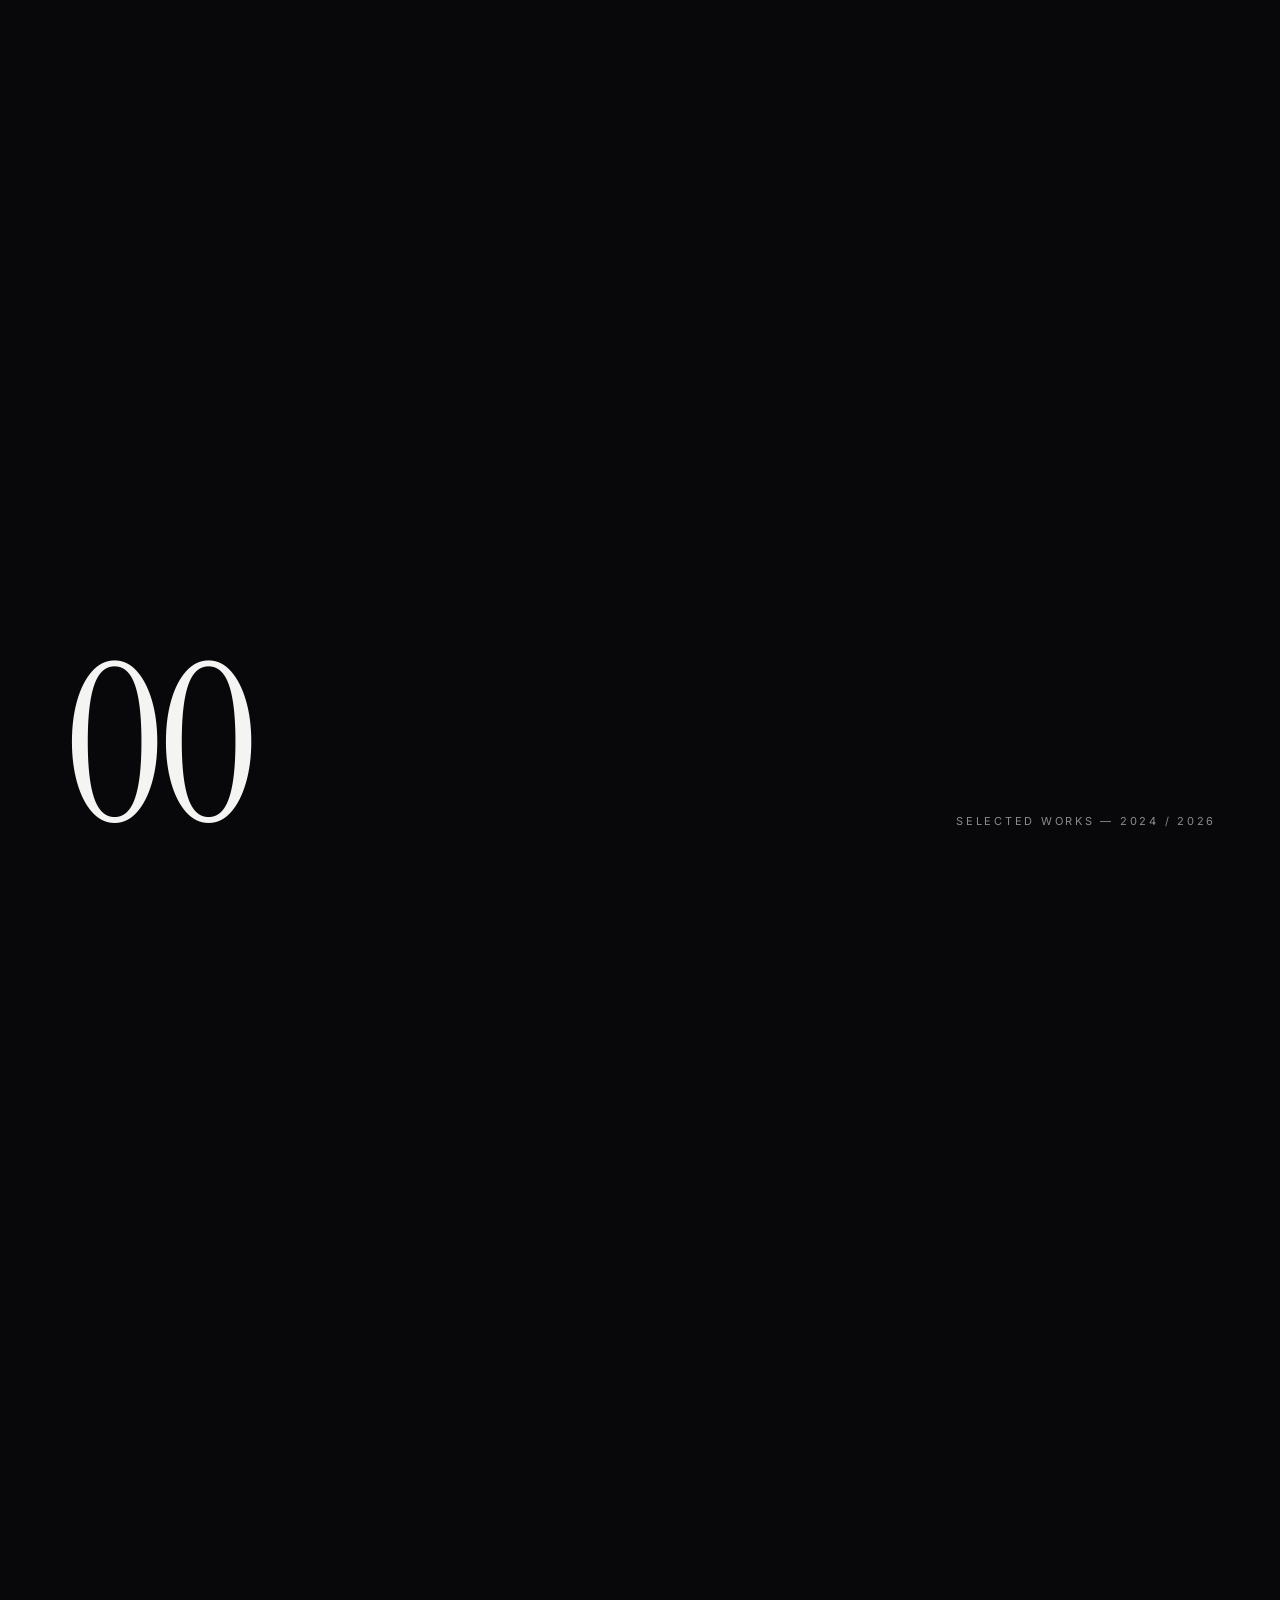
==== index.html @ 28e47ceb "Add files via upload" ====
<!DOCTYPE html>
<html lang="zh-CN">
<head>
<meta charset="UTF-8" />
<meta name="viewport" content="width=device-width, initial-scale=1.0, viewport-fit=cover" />
<title>YOUR NAME — Selected Works</title>
<meta name="description" content="综合创作者 · 设计 / 开发 / 实验 作品集" />
<link rel="preconnect" href="https://fonts.googleapis.com">
<link rel="preconnect" href="https://fonts.gstatic.com" crossorigin>
<link href="https://fonts.googleapis.com/css2?family=Inter:wght@300;400;500;600;700&family=Instrument+Serif:ital@0;1&display=swap" rel="stylesheet">
<style>
:root{
  --bg:#08080a;
  --bg2:#0d0d10;
  --ink:#f4f4f2;
  --muted:#8a8a90;
  --faint:#3a3a40;
  --line:rgba(255,255,255,.09);
  --accent:#c9c4ff;
  --card:#101014;
  --pad: clamp(20px, 5vw, 80px);
  --serif:"Instrument Serif", Georgia, "Times New Roman", serif;
  --sans:"Inter", -apple-system, BlinkMacSystemFont, "Segoe UI", Helvetica, Arial, sans-serif;
}
*{margin:0;padding:0;box-sizing:border-box}
html{-webkit-text-size-adjust:100%}
html,body{background:var(--bg);color:var(--ink);font-family:var(--sans)}
body{overflow-x:hidden;line-height:1.5;-webkit-font-smoothing:antialiased;letter-spacing:-.01em}
a{color:inherit;text-decoration:none}
img{display:block;max-width:100%}
::selection{background:var(--accent);color:#000}

/* ---------- custom cursor ---------- */
.cursor,.cursor-dot{position:fixed;top:0;left:0;pointer-events:none;z-index:9999;border-radius:50%;
  transform:translate(-50%,-50%);will-change:transform;mix-blend-mode:difference}
.cursor{width:36px;height:36px;border:1px solid #fff;transition:width .3s cubic-bezier(.22,1,.36,1),height .3s cubic-bezier(.22,1,.36,1),background .3s,opacity .3s}
.cursor-dot{width:5px;height:5px;background:#fff}
.cursor.grow{width:74px;height:74px;background:rgba(255,255,255,.12);border-color:transparent}
.cursor.grow-text::after{content:attr(data-label);position:absolute;inset:0;display:flex;align-items:center;justify-content:center;font-size:10px;letter-spacing:.12em;color:#fff;text-transform:uppercase}
@media (hover:none),(pointer:coarse){.cursor,.cursor-dot{display:none}}

/* scroll progress */
.progress{position:fixed;top:0;left:0;height:2px;width:100%;transform:scaleX(0);transform-origin:0 50%;
  background:linear-gradient(90deg,var(--accent),#7d76ff);z-index:9000}

/* ---------- preloader ---------- */
.loader{position:fixed;inset:0;z-index:10000;background:var(--bg);display:flex;align-items:flex-end;justify-content:space-between;
  padding:var(--pad);transition:transform 1s cubic-bezier(.76,0,.24,1)}
.loader.done{transform:translateY(-100%)}
.loader .num{font-family:var(--serif);font-size:clamp(64px,18vw,220px);line-height:.82;letter-spacing:-.03em}
.loader .lbl{font-size:11px;letter-spacing:.25em;text-transform:uppercase;color:var(--muted);padding-bottom:.6em}

/* ---------- background canvas ---------- */
#bg{position:fixed;inset:0;z-index:-2;opacity:.9}
.grain{position:fixed;inset:0;z-index:-1;pointer-events:none;opacity:.05;
  background-image:url("data:image/svg+xml,%3Csvg xmlns='http://www.w3.org/2000/svg' width='120' height='120'%3E%3Cfilter id='n'%3E%3CfeTurbulence type='fractalNoise' baseFrequency='.85' numOctaves='2'/%3E%3C/filter%3E%3Crect width='100%25' height='100%25' filter='url(%23n)'/%3E%3C/svg%3E");
  mix-blend-mode:overlay}

/* ---------- nav ---------- */
nav{position:fixed;top:0;left:0;width:100%;z-index:800;display:flex;align-items:center;justify-content:space-between;
  padding:22px var(--pad);transition:background .4s,padding .4s,backdrop-filter .4s}
nav.solid{background:rgba(8,8,10,.6);backdrop-filter:blur(14px);border-bottom:1px solid var(--line);padding-top:16px;padding-bottom:16px}
.brand{display:flex;align-items:center;gap:12px;font-weight:600;font-size:14px;letter-spacing:.02em}
.brand .mark{width:26px;height:26px;border-radius:7px;background:conic-gradient(from 210deg,#7d76ff,#c9c4ff,#7d76ff);display:grid;place-items:center;font-family:var(--serif);color:#0a0a0a;font-size:16px;font-style:italic}
.navlinks{display:flex;gap:34px;font-size:13px;color:var(--muted)}
.navlinks a{position:relative;transition:color .3s}
.navlinks a::after{content:"";position:absolute;left:0;bottom:-4px;height:1px;width:0;background:var(--ink);transition:width .35s cubic-bezier(.22,1,.36,1)}
.navlinks a:hover{color:var(--ink)}
.navlinks a:hover::after{width:100%}
.navcta{border:1px solid var(--line);padding:9px 18px;border-radius:100px;font-size:12.5px;letter-spacing:.03em;
  display:flex;align-items:center;gap:8px;transition:background .35s,color .35s,border-color .35s}
.navcta:hover{background:var(--ink);color:#0a0a0a;border-color:var(--ink)}
.navcta .dot{width:6px;height:6px;border-radius:50%;background:#4ade80;box-shadow:0 0 0 0 rgba(74,222,128,.6);animation:pulse 2s infinite}
@keyframes pulse{0%{box-shadow:0 0 0 0 rgba(74,222,128,.5)}70%{box-shadow:0 0 0 8px rgba(74,222,128,0)}100%{box-shadow:0 0 0 0 rgba(74,222,128,0)}}
.burger{display:none;flex-direction:column;gap:5px;cursor:pointer;padding:6px}
.burger span{width:22px;height:2px;background:var(--ink);transition:.3s}

/* ---------- hero ---------- */
.hero{min-height:100svh;position:relative;display:flex;flex-direction:column;justify-content:center;padding:0 var(--pad);padding-top:80px}
.hero h1{font-size:clamp(44px,8.4vw,150px);line-height:.94;font-weight:600;letter-spacing:-.035em;max-width:15ch}
.hero h1 .em{font-family:var(--serif);font-style:italic;font-weight:400;letter-spacing:-.01em;color:var(--accent)}
.reveal-line{display:block;overflow:hidden}
.reveal-line>span{display:block;transform:translateY(110%);transition:transform 1s cubic-bezier(.22,1,.36,1)}
.hero.in .reveal-line>span{transform:translateY(0)}
.hero .sub{margin-top:34px;max-width:42ch;color:var(--muted);font-size:clamp(15px,1.4vw,18px);opacity:0;transform:translateY(20px);transition:.9s .5s cubic-bezier(.22,1,.36,1)}
.hero.in .sub{opacity:1;transform:none}
.hero .row{margin-top:44px;display:flex;align-items:center;gap:26px;flex-wrap:wrap;opacity:0;transform:translateY(20px);transition:.9s .68s cubic-bezier(.22,1,.36,1)}
.hero.in .row{opacity:1;transform:none}
.btn{display:inline-flex;align-items:center;gap:14px;background:var(--ink);color:#0a0a0a;padding:15px 26px;border-radius:100px;
  font-size:13px;letter-spacing:.05em;text-transform:uppercase;font-weight:600;overflow:hidden;position:relative}
.btn span{position:relative;z-index:2}
.btn::before{content:"";position:absolute;inset:0;background:var(--accent);transform:translateY(101%);transition:transform .5s cubic-bezier(.76,0,.24,1);z-index:1}
.btn:hover::before{transform:translateY(0)}
.btn .arw{transition:transform .4s;position:relative;z-index:2}
.btn:hover .arw{transform:translate(4px,-4px)}
.hero .meta{color:var(--muted);font-size:13px}

/* rotating badge */
.badge{position:absolute;top:22%;right:var(--pad);width:132px;height:132px;pointer-events:none;opacity:0;transition:opacity 1s 1s}
.hero.in .badge{opacity:1}
.badge svg{width:100%;height:100%;animation:spin 18s linear infinite}
.badge text{font-size:8.2px;letter-spacing:.24em;fill:var(--muted);text-transform:uppercase;font-family:var(--sans)}
.badge .arrow{position:absolute;inset:0;display:grid;place-items:center;font-size:22px;color:var(--ink)}
@keyframes spin{to{transform:rotate(360deg)}}

.scrollcue{position:absolute;bottom:30px;left:var(--pad);display:flex;align-items:center;gap:12px;font-size:11px;
  letter-spacing:.2em;text-transform:uppercase;color:var(--muted)}
.scrollcue .bar{width:44px;height:1px;background:var(--faint);position:relative;overflow:hidden}
.scrollcue .bar::after{content:"";position:absolute;inset:0;background:var(--ink);transform:translateX(-100%);animation:sweep 2.2s infinite}
@keyframes sweep{50%{transform:translateX(0)}100%{transform:translateX(100%)}}

/* ---------- marquee ---------- */
.marquee{border-top:1px solid var(--line);border-bottom:1px solid var(--line);padding:26px 0;overflow:hidden;white-space:nowrap;background:var(--bg2)}
.marquee .track{display:inline-flex;gap:52px;will-change:transform}
.marquee span{font-family:var(--serif);font-style:italic;font-size:clamp(26px,4vw,54px);color:var(--faint);display:inline-flex;align-items:center;gap:52px}
.marquee span::after{content:"✦";font-size:.5em;color:var(--accent);font-style:normal}

/* ---------- section shell ---------- */
section{position:relative}
.works{padding:clamp(70px,10vw,140px) var(--pad) 40px}
.sec-head{display:flex;justify-content:space-between;align-items:flex-end;gap:30px;flex-wrap:wrap;margin-bottom:14px}
.sec-head h2{font-size:clamp(13px,1.3vw,15px);text-transform:uppercase;letter-spacing:.18em;color:var(--muted);font-weight:500;display:flex;align-items:center;gap:12px}
.sec-head h2::before{content:"";width:34px;height:1px;background:var(--faint)}
.sec-head .count{font-family:var(--serif);font-size:clamp(40px,6vw,86px);line-height:1;letter-spacing:-.02em}

/* filter */
.filter{display:flex;gap:8px;flex-wrap:wrap;margin:36px 0 54px}
.filter button{border:1px solid var(--line);background:transparent;color:var(--muted);padding:10px 20px;border-radius:100px;
  font-size:13px;cursor:pointer;font-family:var(--sans);transition:.35s;letter-spacing:.02em}
.filter button:hover{color:var(--ink);border-color:var(--muted)}
.filter button.active{background:var(--ink);color:#0a0a0a;border-color:var(--ink)}

/* group heading */
.group{margin-bottom:clamp(60px,8vw,120px)}
.group-title{display:grid;grid-template-columns:1fr;gap:8px;margin-bottom:34px}
.group-title h3{font-size:clamp(30px,5vw,64px);font-weight:600;letter-spacing:-.03em;line-height:1}
.group-title h3 .idx{font-family:var(--serif);font-style:italic;color:var(--accent);font-size:.5em;vertical-align:super;margin-right:.3em}
.group-title p{color:var(--muted);font-size:14px;max-width:46ch}

/* grid */
.grid{display:grid;grid-template-columns:repeat(3,1fr);gap:clamp(16px,2vw,30px)}
.card{position:relative;cursor:pointer;opacity:0;transform:translateY(46px);transition:opacity .8s cubic-bezier(.22,1,.36,1),transform .8s cubic-bezier(.22,1,.36,1)}
.card.in{opacity:1;transform:none}
.card .thumb{position:relative;aspect-ratio:336/252;border-radius:14px;overflow:hidden;background:var(--card);border:1px solid var(--line);
  transform-style:preserve-3d;transition:box-shadow .5s}
.card .thumb img{width:100%;height:100%;object-fit:cover;transform:scale(1.02);transition:transform .8s cubic-bezier(.22,1,.36,1);filter:saturate(1.05)}
.card:hover .thumb img{transform:scale(1.08)}
.card .thumb::after{content:"";position:absolute;inset:0;background:linear-gradient(180deg,transparent 55%,rgba(0,0,0,.55));opacity:0;transition:opacity .5s}
.card:hover .thumb::after{opacity:1}
.card .view{position:absolute;left:16px;bottom:16px;z-index:3;display:flex;align-items:center;gap:9px;font-size:12px;letter-spacing:.05em;
  text-transform:uppercase;color:#fff;opacity:0;transform:translateY(10px);transition:.5s}
.card:hover .view{opacity:1;transform:none}
.card .view .ic{width:30px;height:30px;border-radius:50%;background:var(--ink);color:#0a0a0a;display:grid;place-items:center}
.card .meta{display:flex;justify-content:space-between;align-items:flex-start;padding:16px 4px 0;gap:16px}
.card .meta .no{font-size:12px;color:var(--muted);font-variant-numeric:tabular-nums;padding-top:3px}
.card .meta .t{font-size:16px;font-weight:600;letter-spacing:-.01em}
.card .meta .d{font-size:13px;color:var(--muted);margin-top:2px}
.card .meta .tag{font-size:11px;color:var(--muted);border:1px solid var(--line);padding:4px 10px;border-radius:100px;white-space:nowrap}
.card.hide{display:none}

/* ---------- stats ---------- */
.stats{padding:clamp(70px,10vw,130px) var(--pad);border-top:1px solid var(--line);display:grid;grid-template-columns:repeat(4,1fr);gap:30px}
.stat .n{font-family:var(--serif);font-size:clamp(50px,8vw,110px);line-height:1;letter-spacing:-.02em}
.stat .n .plus{color:var(--accent)}
.stat .c{color:var(--muted);font-size:13px;margin-top:10px;letter-spacing:.02em}

/* ---------- contact ---------- */
.contact{padding:clamp(80px,12vw,180px) var(--pad);border-top:1px solid var(--line);position:relative;overflow:hidden}
.contact h2{font-size:clamp(44px,10vw,170px);line-height:.92;font-weight:600;letter-spacing:-.035em}
.contact h2 .em{font-family:var(--serif);font-style:italic;font-weight:400;color:var(--accent)}
.contact .lead{margin-top:30px;color:var(--muted);max-width:44ch;font-size:clamp(15px,1.5vw,18px)}
.contact .mail{display:inline-flex;align-items:center;gap:16px;margin-top:44px;font-size:clamp(20px,3vw,40px);
  font-family:var(--serif);border-bottom:1px solid var(--faint);padding-bottom:10px;transition:border-color .4s}
.contact .mail:hover{border-color:var(--ink)}
.contact .mail .arw{font-family:var(--sans);transition:transform .4s}
.contact .mail:hover .arw{transform:translate(6px,-6px)}
.socials{margin-top:60px;display:flex;gap:30px;flex-wrap:wrap;font-size:14px}
.socials a{color:var(--muted);position:relative;transition:color .3s}
.socials a:hover{color:var(--ink)}

/* ---------- footer ---------- */
footer{padding:36px var(--pad);border-top:1px solid var(--line);display:flex;justify-content:space-between;align-items:center;
  gap:20px;flex-wrap:wrap;color:var(--muted);font-size:12.5px}
footer .brand2{display:flex;align-items:center;gap:10px;color:var(--ink)}
.totop{cursor:pointer;display:flex;align-items:center;gap:8px;transition:color .3s}
.totop:hover{color:var(--ink)}

/* reveal util */
.rise{opacity:0;transform:translateY(40px);transition:opacity .9s cubic-bezier(.22,1,.36,1),transform .9s cubic-bezier(.22,1,.36,1)}
.rise.in{opacity:1;transform:none}

/* ---------- responsive ---------- */
@media (max-width:1024px){
  .grid{grid-template-columns:repeat(2,1fr)}
  .stats{grid-template-columns:repeat(2,1fr);gap:44px 30px}
  .badge{width:104px;height:104px;top:18%}
}
@media (max-width:640px){
  .navlinks,.navcta{display:none}
  .burger{display:flex}
  .grid{grid-template-columns:1fr}
  .stats{grid-template-columns:1fr 1fr}
  .badge{display:none}
  .hero{padding-top:96px}
  .sec-head{align-items:flex-start}
  .card{opacity:1;transform:none} /* ensure content shows even if observer misses */
  .card.js .card-inner{}
}
/* mobile menu (hidden entirely on desktop; only shown < 640px) */
.mobmenu{display:none;position:fixed;inset:0;z-index:850;background:var(--bg);flex-direction:column;justify-content:center;gap:8px;
  padding:var(--pad);transform:translateY(-100%);transition:transform .7s cubic-bezier(.76,0,.24,1);pointer-events:none}
@media (max-width:640px){.mobmenu{display:flex}}
.mobmenu.open{transform:none;pointer-events:auto}
.mobmenu a{font-size:12vw;font-weight:600;letter-spacing:-.03em}
.mobmenu .close{position:absolute;top:22px;right:var(--pad);font-size:14px;letter-spacing:.1em;text-transform:uppercase;cursor:pointer}
.mobmenu .mm-foot{margin-top:40px;font-size:14px;color:var(--muted);font-weight:400;letter-spacing:0}

@media (prefers-reduced-motion:reduce){
  *{animation-duration:.001ms!important;transition-duration:.001ms!important}
  .reveal-line>span{transform:none}
}
</style>
</head>
<body>

<!-- cursor -->
<div class="cursor" id="cursor"></div>
<div class="cursor-dot" id="cursorDot"></div>
<div class="progress" id="progress"></div>

<!-- preloader -->
<div class="loader" id="loader">
  <div class="num" id="loadNum">00</div>
  <div class="lbl">Selected Works — 2024 / 2026</div>
</div>

<!-- animated background -->
<canvas id="bg"></canvas>
<div class="grain"></div>

<!-- nav -->
<nav id="nav">
  <a href="#top" class="brand" data-cursor><span class="mark">Y</span> YOUR NAME</a>
  <div class="navlinks">
    <a href="#works">Works</a>
    <a href="#about">About</a>
    <a href="#lab">Lab</a>
    <a href="#contact">Contact</a>
  </div>
  <a href="#contact" class="navcta" data-cursor><span class="dot"></span> 可接洽合作</a>
  <div class="burger" id="burger"><span></span><span></span><span></span></div>
</nav>

<!-- mobile menu -->
<div class="mobmenu" id="mobmenu">
  <div class="close" id="mmClose">Close ✕</div>
  <a href="#works">Works</a>
  <a href="#about">About</a>
  <a href="#lab">Lab</a>
  <a href="#contact">Contact</a>
  <div class="mm-foot">hello@yourname.com</div>
</div>

<!-- hero -->
<header class="hero" id="top">
  <h1>
    <span class="reveal-line"><span>打造有 <span class="em">情绪</span></span></span>
    <span class="reveal-line"><span>与秩序的</span></span>
    <span class="reveal-line"><span>数字作品。</span></span>
  </h1>
  <p class="sub">综合创作者 —— 游走于设计、开发与实验之间。这里昀l��这�选项目spa入口,加载更轻��访问更快,完整�集" />
另附span>pdiv class="mm-forow  <a href="#works">Works="burgertna-cursor><span clas>探索�集" n> 可� class="revearan">↗n></span>a <span class="revea.tag">Destem���Enop:eer/
.g��Exse;iSerisn>
  </h1>
 
<!-- v class="burgerdispa-cursor><span<span cvgport-Box="gba(;tr(;tr  <a hrv clefs><pathcursorirclePatha-c="M50,50 m-37,0 a37,37ba(;,1 74,0 a37,37ba(;,1 -74,0"/v>
<efs><a hrv ctran>ctranPath="#contacirclePatha>MINIMALg��EMOTIONALg��CRAFTEDg��</tranPath></trann<span 3E")n<span lass="burge{posi">↗n>  <a hre 
<!-- v class="burgelcue .bar"n class="dot">barpan> 可�Scue .>
</div>
r clas-- mobilee -------v class="mobmene ----"mmClose ----"div class="mm-fo{disp" <span clas>", -afacen><span></spaM:redun><span></spamFont,sn><span></spaPrhov'fran><span></spaB datn><span></spamhclasn>
    <span clas>", -afacen><span></spaM:redun><span></spamFont,sn><span></spaPrhov'fran><span></spaB datn><span></spamhclasn>
    <sp>
</div>

<!-- hero ">Wor---v con shell="mm-fo">WorksmClo">Works v class="burgelad .counin{o" <span h2>ted Works</titleh2><span lass="burge{fonta-cursorfont="15/div>
  <div c 
<!-- v class="burger:satuksmClor:satuk><span n.actis="burge{{backa-cursoontallec全部</n.acti><span n.actiscursoontdestem">�、�</n.acti><span n.actiscursoontde <a�与�</n.acti><span n.actiscursoontLab</�之�</n.acti><spc 
<!-- v cero GROUP 1: DESIGN---v v class="burge-titla-cursoratntdestem"smClo">About<span lass="burge-title p{colin{o" <spanan h3n class="dot">idx/di1n>
    � / 开��Destemleh3 <spanan p>�" 牌系统��界面�序�动体��哔 游�强调清晰�发��次�庪</spaspan>pdiv iv>
  <a hran lass="burge-tita-curso-tit>>
  <div c 
<!-- v cero GROUP 2: DEV---v v class="burge-titla-cursoratntdevut<span lass="burge-title p{colin{o" <spanan h3n class="dot">idx/di2n>
    � / 实��Enop:eer/
.leh3 <spanan p>Web 应用�发��具�验��源库�� 游�从像素到架构spa完整��现span>pdiv iv>
  <a hran lass="burge-tita-curso-tit>>
  <div c 
<!-- v cero GROUP 3: LAB---v v class="burge-titla-cursoratntLab<loadNuab</<span lass="burge-title p{colin{o" <spanan h3n class="dot">idx/di3n>
    � 作哾�a>
  h3 <spanan p>生成艺术��着色器��交互玩具�� 游�线��为了好奇心spa探索span>pdiv iv>
  <a hran lass="burge-tita-curso-tit>>
  <div c 
<!--n>
n shel-- hero  -------v con shell="mm-fo ----ks v class="burgelc{coin{o" class="navlin"n classcursoid=="8/din><span></sps="progrelu-ks+n></div>
</na lass="burge{</����者 �经��</</na 
  <div class="lbl">lc{coin{o" class="navlin"n classcursoid=="120/din><span></sps="progrelu-ks+n></div>
</na lass="burge{</���交付项目</</na 
  <div class="lbl">lc{coin{o" class="navlin"n classcursoid=="30/din><span></sps="progrelu-ks+n></div>
</na lass="burge{</�</a>
�" 牌</</na 
  <div class="lbl">lc{coin{o" class="navlin"n classcursoid=="99/din><span></sps="progrelu-ks%n></div>
</na lass="burge{</项目好评</</na 
  <din>
n shel-- hero ct -------v con shell="mm-foct" classursort">Conta1>
  2s="mm-forn{o" 一起做点n class="em">情绪��意义n></div>br>spa东西span>h2><spass="sub">lcounin{o" 目前���放自由职业�庪��趣spa�</a>
机会spa无论��完整�集" />
还��具������目s��节,都欢迎聊聊span>pdiv cbra href="#conthoveto:@yourname.com</div"s="mobmeneilnin{o"-cursor><span@yourname.com</div� class="revearan">↗n></span>a <spclass="lbl">ls a:hovin{o" <span f="#works"-cursor><spanDribbble    <a href="#conta"-cursor><spanGitHub    <a href="#conta"-cursor><spanBehance    <a href="#conta"-cursor><spanLinkedIn    <a href="#conta"-cursor><spanTwispac / X  </div>
  <a n>
n shel-- hr .bradiv class="burger{disp"n class="mark">Y</s >
</hth=devi;height:2px;ba2rder-radius:100px6ckground:conic-gradient(from 210deg,#7d76ff,#c9c4ff,#7d76ff);display:grid;place-items:center;font-family:var(--serif);color:#0a0a0a;font-size:16px;f3nt-style:italic}
.naspan> YOUR ©</div NAME</a>
    <div clas>�创作者 · 设讁集" />
入口 
  <div class="lbl">:hove"top">
 ove"tcursor><span回到顶部 ↑>
  <a n>r .bradi coion" >obil============tcursl============t*/
-grst PROJECTS = {anidestem:[<a hr{t:"�" 牌系统 Aurora",d:"Visualtopely ty & tokens",tag:"B dat/
."},<a hr{t:"��动 App 界面",d:"ComYOUhellapp for EV",tag:"Prhduont},<a hr{t:"数据仪表盘",d:"Analyticstcushboard",tag:"Webt},<a hr{t:"HMI 概念",d:"Auton:reve i, -aface",tag:"HMIt},<a hr{t:"� / �系统套件",d:"ComYoneris & guope><sps",tag:"mFont,t},<a ],anidev:[<a hr{t:"���端框架� 作�",d:"Re{{back render/
.gcore",tag:"F swe">Wot},<a hr{t:"命令行���具",d:"DX-focusrksCLI",tag:"Tool/
."},<a hr{t:"API 网关",d:"Earro:cobadgerid-apptag:"Bounendt},<a hr{t:"可视化引擎",d:"C id="b/ WebGLset="ts",tag:"DursVizt},<a hr{t:"开源组件库",d:"Hcoul/
.pUI kit",tag:"OSSt},<a ],aniuab:[<a hr{t:"生成艺术",d:"Gener;tran pospac );cops",tag:"Cre;trant},<a hr{t:"3D 场景� 作�",d:"Re{ltime WebGLssr;fe",tag:"3Dt},<a hr{t:"动效研究",d:"M:redu & easadgestudops",tag:"M:redu"},<a hr{t:"���色器游乐场",d:"GLSL fragSeriftoys",tag:"mhclast},<a hr{t:"声音玩具",d:"", -a{{back audoo-visual",tag:"Audoot},<a ]
};-----builvas rds, ::aftneilinitdexrks01..15t*/
lettopx=0;
docuSeri.queryted WoorAll('p-titl').forEach(-titl=>{ani-grst ratn-titl.cursset.rat;ani-grst placn-titl.queryted Woor('[curso-tit]'font-PROJECTS[rat].forEach(l=>{ani topx++;ani t-grst n=Str/
.(opx).padS
  .(2,'0'font- t-grst el=docuSeri.cre;teEleSeri('a'font- tel."#con'#'ont- tel.="lblNdesc'.metajs'ont- tel.cursset.rat=rat;ani tel.cursset.r><spa='';ani tel.cursset.r><spaL;pos='View';ani tel.{}
}
HTML=`<a hrv class="lbl">::aft"tcursotvet <spananv cimgesrc">isvg+x::aft-${n}.p
." {lt="${p.t}" um">ih-CNlazy" <spananv class="lbl">ort-"n class="mark"nasp↗n></spa View curs>
  <a hraniv>
  <a hranv class="mm-footag"><spananv clas><spananv v class="lbl">:">${p.t}>
  <a hranv v v class="lbl">d">${p.d}>
  <a hranv v >
  <a hranv v >lass="navlino">${n}� class="reveatag">${p.tag}n></div>
</navanv v >
  <a`;ani t-tit.appendChilv(ositani}ita}itaobil============tader -->
<============t*/
(fun shel(){ani-grst r -->
=docuSeri.getEleSeriById('r -->
'),ctav=docuSeri.getEleSeriById('r --Num'font-lettn=0;ani-grst t=set", -aval(()=>{ani tn+=Math.floor(Math. datom()*11)+4; if(n>=100){n=100;clcor", -aval(tfont- t ctav.tranCt="综�25' 'ont- t cset Newcob(()=>{r.done{="revList.add('tran'fodocuSeri.queryted Woor('p id=').="revList.add('in'fodocuSeri.

<!.:ital.low:hidd='';},420font- t}
 t ctav.tranCt="综�Str/
.(n).padS
  .(2,'0'font-},90font-docuSeri.

<!.:ital.low:hidd='n enti'ta}i(itaobil============tm cursor -----+ svgn, Ar<============t*/
(fun shel(){ani-grst c=docuSeri.getEleSeriById('r ----'),cd=docuSeri.getEleSeriById('r ----Dot'font-lettmx={}
}
Wdevi/2,my={}
}
H:2px;/2,cx=mx,cy=myont-addE:autListener('mousrmlow',e=>{mx=</dlfromX;my=</dlfromY;d.:ital.form:none=`late(6px,-${mx}px,${my}/
.mlate(-50%,-50%);will`;}font-(fun shel r op(){cx+=(mx-cx)*.16;cy+=(my-cy)*.16;c.:ital.form:none=`late(6px,-${cx}px,${cy}/
.mlate(-50%,-50%);will`;ncy='stAion-duraF swe(r op);}i(itani-grst {coloables='[cursor ----], a,on.acti'ont-docuSeri.queryted WoorAll({coloables).forEach(os=>{ani tel.addE:autListener('mousr;font',()=>{c.="revList.add('text'fo if(el.cursset.r><spaL;pos){c.="revList.add('text::aft'foc.:etAttr/n.ae('tabel);pos',el.cursset.r><spaL;pos);} }font- tel.addE:autListener('mousrlcoow',()=>{c.="revList.rrmlow('text','text::aft'fo}itani}ita  // svgn, Ar<n.actisnt-docuSeri.queryted WoorAll('hovecta{disp,{widt,p:hove').forEach(os=>{ani tel.addE:autListener('mousrmlow',e=>{-grst r=el.getBconi/
.ClfromR Wo(or:#rst x=</dlfromX-r.16px-r.wdevi/2r:#rst y=</dlfromY-r.ove-r.h:2px;/2;el.:ital.form:none=`late(6px,-${x*.28}px,${y*.34}/
.`;}font- tel.addE:autListener('mousrlcoow',()=>{el.:ital.form:none='';el.:ital.form:-dura='form .5s cubic-bezier(.76,0,.36,1)}
.ri';set Newcob(()=>el.:ital.form:-dura='',500)o}itani}ita}i(itaobil============td="n+ress */
.p+le menu -->
<============t*/
(fun shel(){ani-grst d="=docuSeri.getEleSeriById('d="'),ess =docuSeri.getEleSeriById('ess */
.'itani-grst onScue .=()=>{ani t:#rst y=lcue .Y;olid="revList.togglw(' var(',y>40font- t-grst h=docuSeri.docuSeriEleSerillcue .H:2px;-{}
}
H:2px;ont- tess .:ital.form:none=`X(0);tr${Math.min(1,y/h)})`;ani}ont-addE:autListener('lcue .',onScue .,{prevack:true}itonScue .(itani-grst mv=docuSeri.getEleSeriById('nu">
  'font-docuSeri.getEleSeriById('r"><sp').ondlfck=()=>mm.="revList.add('tran'font-docuSeri.getEleSeriById('se">Clo').ondlfck=()=>mm.="revList.rrmlow('tran'font-mm.queryted WoorAll('a').forEach(a=>a.ondlfck=()=>mm.="revList.rrmlow('tran'ffont-docuSeri.getEleSeriById(':hove').ondlfck=()=>lcue .To({;left,behavior:'hing:a'}ita}i(itaobil============tl util ell  progr============t*/
(fun shel(){ani-grst io=new ", -a
n shelOer miss((es)=>{es.forEach(o=>{if(e.is", -a
n shng){l.fa><st.="revList.add('in'foio.unver mis(l.fa><st)o}}it},{t"#cshold:.14,
  -M:36px '0px;0px;-8%;0px'});nt-docuSeri.queryted WoorAll('hin{o,-inne').forEach((os,i)=>{el.:ital.form:-duraDewap"(el.="lblList.rt">Cins('inne')?(i%3)*70:0)+'ms'oio.ver mis(ll)o}ita}i(itaobil============tmfont-a
r============t*/
(fun shel(){ani-grst run"(el,to,suffix='')=>{ani tletts=nu .,dur=1ettent- t-grst step=t=>{if(!s)s=tr:#rst p=Math.min(1,(t-s)/duror:#rst e=1-Math.pow(1-p,3);el.tranCt="综�Math.floor(e*tofoif(p<1)ncy='stAion-duraF swe(step);else el.tranCt="综�to;}ent- tncy='stAion-duraF swe(step);ani}ont--grst io=new ", -a
n shelOer miss((es)=>{es.forEach(o=>{if(e.is", -a
n shng){-grst el=l.fa><st;run(el,+el.cursset.tavfoio.unver mis(ll)o}}it},{t"#cshold:.5});nt-docuSeri.queryted WoorAll('[cursoid=]').forEach(os=>io.ver mis(ll)ita  // on shell=font 00 -> 15ani-grst c���docuSeri.queryted Woor('[cursorfont]'font-if(c��){-grst io2=new ", -a
n shelOer miss((es)=>{es.forEach(o=>{if(e.is", -a
n shng){lettv=0,to=+cri.dursset.rfont;-grst t=set", -aval(()=>{v++;cri.tranCt="综�Str/
.(v).padS
  .(2,'0'foif(v>�to)clcor", -aval(tfo},70foio2.unver mis(c��)o}}it},{t"#cshold:.6}foio2.ver mis(c��)o}a}i(itaobil============tr butto============t*/
(fun shel(){ani-grst oves=docuSeri.queryted WoorAll('#r button.acti'font-oves.forEach(b=>b.ondlfck=()=>{ani toves.forEach(x=>x.="revList.rrmlow('{{back'ffob.="revList.add('{{back'fent- t-grst f=b.dursset.fent- tdocuSeri.queryted WoorAll('p-titl').forEach(-=>{ani t t-grst shdd=(f==='a .'||g.cursset.rat===ffont- t c .:ital.ay=swap" hdd?'':'
}
<'ont- t}itani}ita}i(itaobil============t3D tvetas rdso============t*/
(fun shel(){aniif(n-dchM(pre('ter:coarse){.cur').n-dches)return;nt-docuSeri.queryted WoorAll('[cursotvet]').forEach(os=>{ani tel.addE:autListener('mousrmlow',e=>{ani t t-grst r=el.getBconi/
.ClfromR Wo(orani t t-grst px"(e/dlfromX-r.16px)/r.wdevi-.5, py"(e/dlfromY-r.ove)/r.h:2px;-.5rani t tel.:ital.form:none=`p-a
ratiack(80*/
.me(360dtr${-py*7}}

.me(360dYr${px*9}}

.mlate(6px,Z-6px)`ont- t}itani tel.addE:autListener('mousrlcoow',()=>{el.:ital.form:none='';el.:ital.form:-dura='form .5s cu6ic-bezier(.76,0,.36,1)}
.ri';set Newcob(()=>el.:ital.form:-dura='',600)o}itani}ita}i(itaobil============tee -----+l  prog-velo.9s cskew ============t*/
(fun shel(){ani-grst {disp�docuSeri.queryted Woor('#ee .track{disp'font-lettrequ=0,vel=.4,"ret=0,"retY=0,skewEl=docuSeri.queryted WoorAll('p-titl,s{grid'font-fun shel s swe(tf{ani t// sv .trac
.mo-+lvelo.9s ani toequ-=velent- t-grst w={displlcue .Wdevi/2ent- tif(-oequ>=w)oequ+=went- t{displlital.form:none=`late(6px,tr${oequ}px)`ont- tncy='stAion-duraF swe(s sweitani}
 tncy='stAion-duraF swe(s sweitani// velo.9s -oequdcskew ell  progr(sub{col"炫技")nt-lettraf,curSkew=0,tgtSkew=0ont-addE:autListener('lcue .',()=>{ani t:#rst y=lcue .Y;:#rst dv=y-"retY;"retY=yent- t{gtSkew=Math.max(-6,Math.min(6,dv*.25)font-},{prevack:true}itnt-(fun shel sk(){curSkew+=({gtSkew-curSkew)*.1;{gtSkew*=.9ent- tdocuSeri.queryted WoorAll('p-tid').forEach(-=> .:ital.form:none=`XkewYr${curSkew*.14}}

.`)ent- tncy='stAion-duraF swe(sk);}i(ita}i(itaobil============tpara .ax -->
<============t*/
(fun shel(){ani-grst h1=docuSeri.queryted Woor('p id= h1'),sub=docuSeri.queryted Woor('p id= opac'font-addE:autListener('lcue .',()=>{:#rst y=lcue .Y;if(y<{}
}
H:2px;){h1llital.form:none=`late(6px,Yr${y*.18}px)`oh1llital.ty:1;tr�Str/
.(1-y/{}
}
H:2px;*.9)o}},{prevack:true}itn}i(itaobil============tted background -->
<(hiddadgeent(from blver)<============t*/
(fun shel(){ani-grst c"=docuSeri.getEleSeriById('bg'font-if(n-dchM(pre('tes-reduced-motion:reduce){
  *').n-dches){cv.:ital.ay=swap"'
}
<'oreturn;}ani-grst ctx=cv.getCt="�xt('2d'font-lettW,H,DPR=Math.min(2,e-widtPixelR-dur||1itani-grst blver=[<a hr{x:.2,y:.3,r:.5,c:[125,118.12)],vxms!i006,vyms!i009},<a hr{xms8,y:.25,r:.42,c:[80,1etx) v],vxm-s!i008,vyms!i006},<a hr{xms6,y:.8,r:.55,c:[200x)}
x);l],vxms!i005,vym-s!i007},<a hr{xms35,y:.7,r:.4,c:[90,80,200],vxm-s!i006,vym-s!i005},<a ]ont-fun shel #csize(){W=cv.='100%{}
}
Wdevi*DPR;H=cv.t='100%{}
}
H:2px;*DPR;cv.:ital.='100%{}
}
Wdevi+'px';cv.:ital.t='100%{}
}
H:2px;+'px';}
 tncsize();addE:autListener('ncsize',ncsizefont-lettt=0ont-fun shel draw(f{ani tt++;ani t-tx.="corR Wo(55))W,H);ani t-tx.glvealComYo:-deOpen:.001='l2px;er'ont- tblver.forEach((b,i)=>{ani t tb.x+=Math.sin(t*b.vx*60+i)*.i008+b.vx*40;ani t tb.y+=Math.cos(t*b.vy*60+i)*.i008+b.vy*40;ani t tif(b.x<-.2)b.x=1.2;tif(b.x>1.2)b.x=-.2;tif(b.y<-.2)b.y=1.2;tif(b.y>1.2)b.y=-.2;ani t t-grst cx=b.x*W,cy=b.y*H,rr=b.r*Math.max(W,H);ani tni-grst p=-tx.=re;teRt(falGnt(from cx,cy5))cx,cy5rrfont- t c .addC#0a0Sove(55`0,0,0${o.c[0]},${o.c[1]},${o.c[2]},.20.`)ent- t c .addC#0a0Sove(1,'0,0,0,.55))0)');ani tni-tx.var(S
</htg;-tx.beginPath(or:tx.arc(cx,cy5rr5))Math.PI*2or:tx.var((orani t});ani t-tx.glvealComYo:-deOpen:.001='source-colo'ent- tncy='stAion-duraF swe(drawitani}
 tdraw(ftn}i(itaobilhing:attechorl  prog/
.groudocuSeri.queryted WoorAll('a["#co^nta"]').forEach(a=>{ania.addE:autListener('dlfck',e=>{-grst id=a.getAttr/n.ae('"#co'foif(id.16ngth>1){-grst el=docuSeri.queryted Woor(idfoif(os){e.prs:autDefaulo(orel.: prog", oView({behavior:'hing:a',;tran:'h
  .'});}}}ita}ita</oion" >o</

<!--</
<html
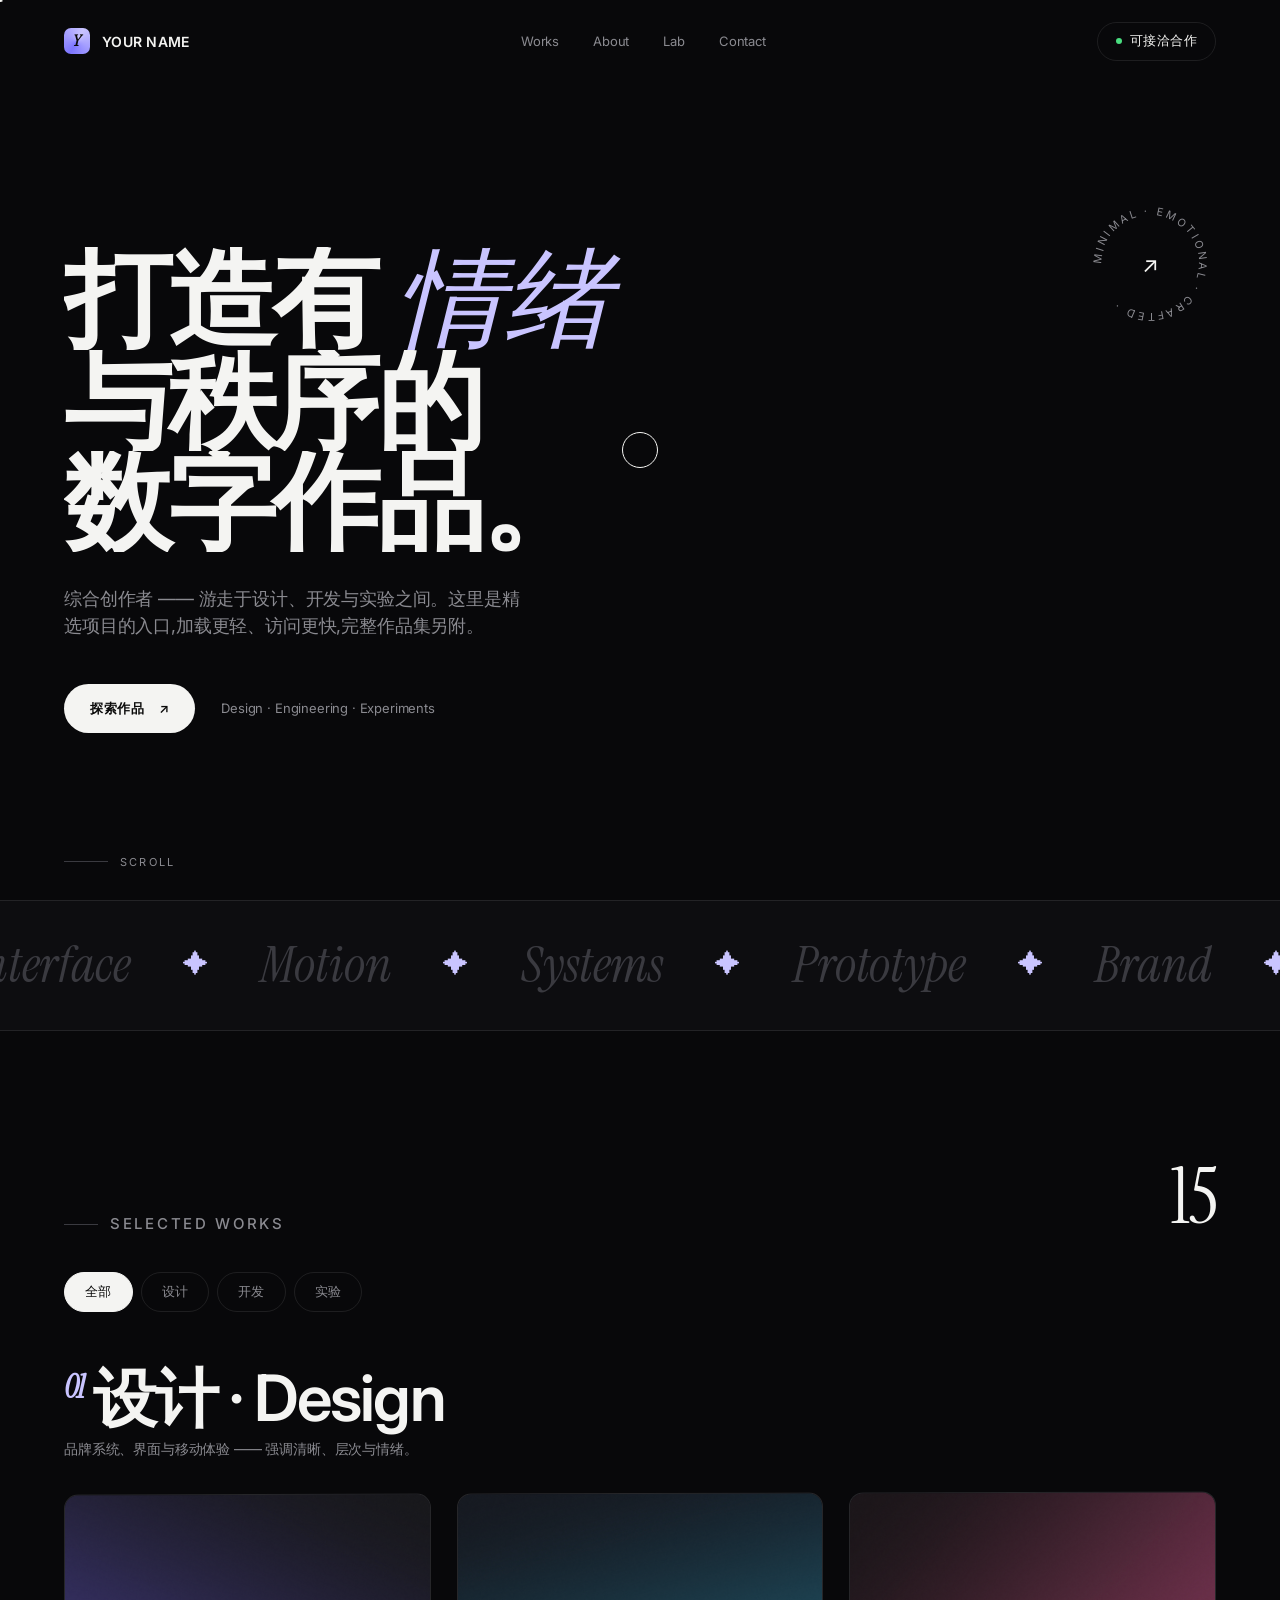
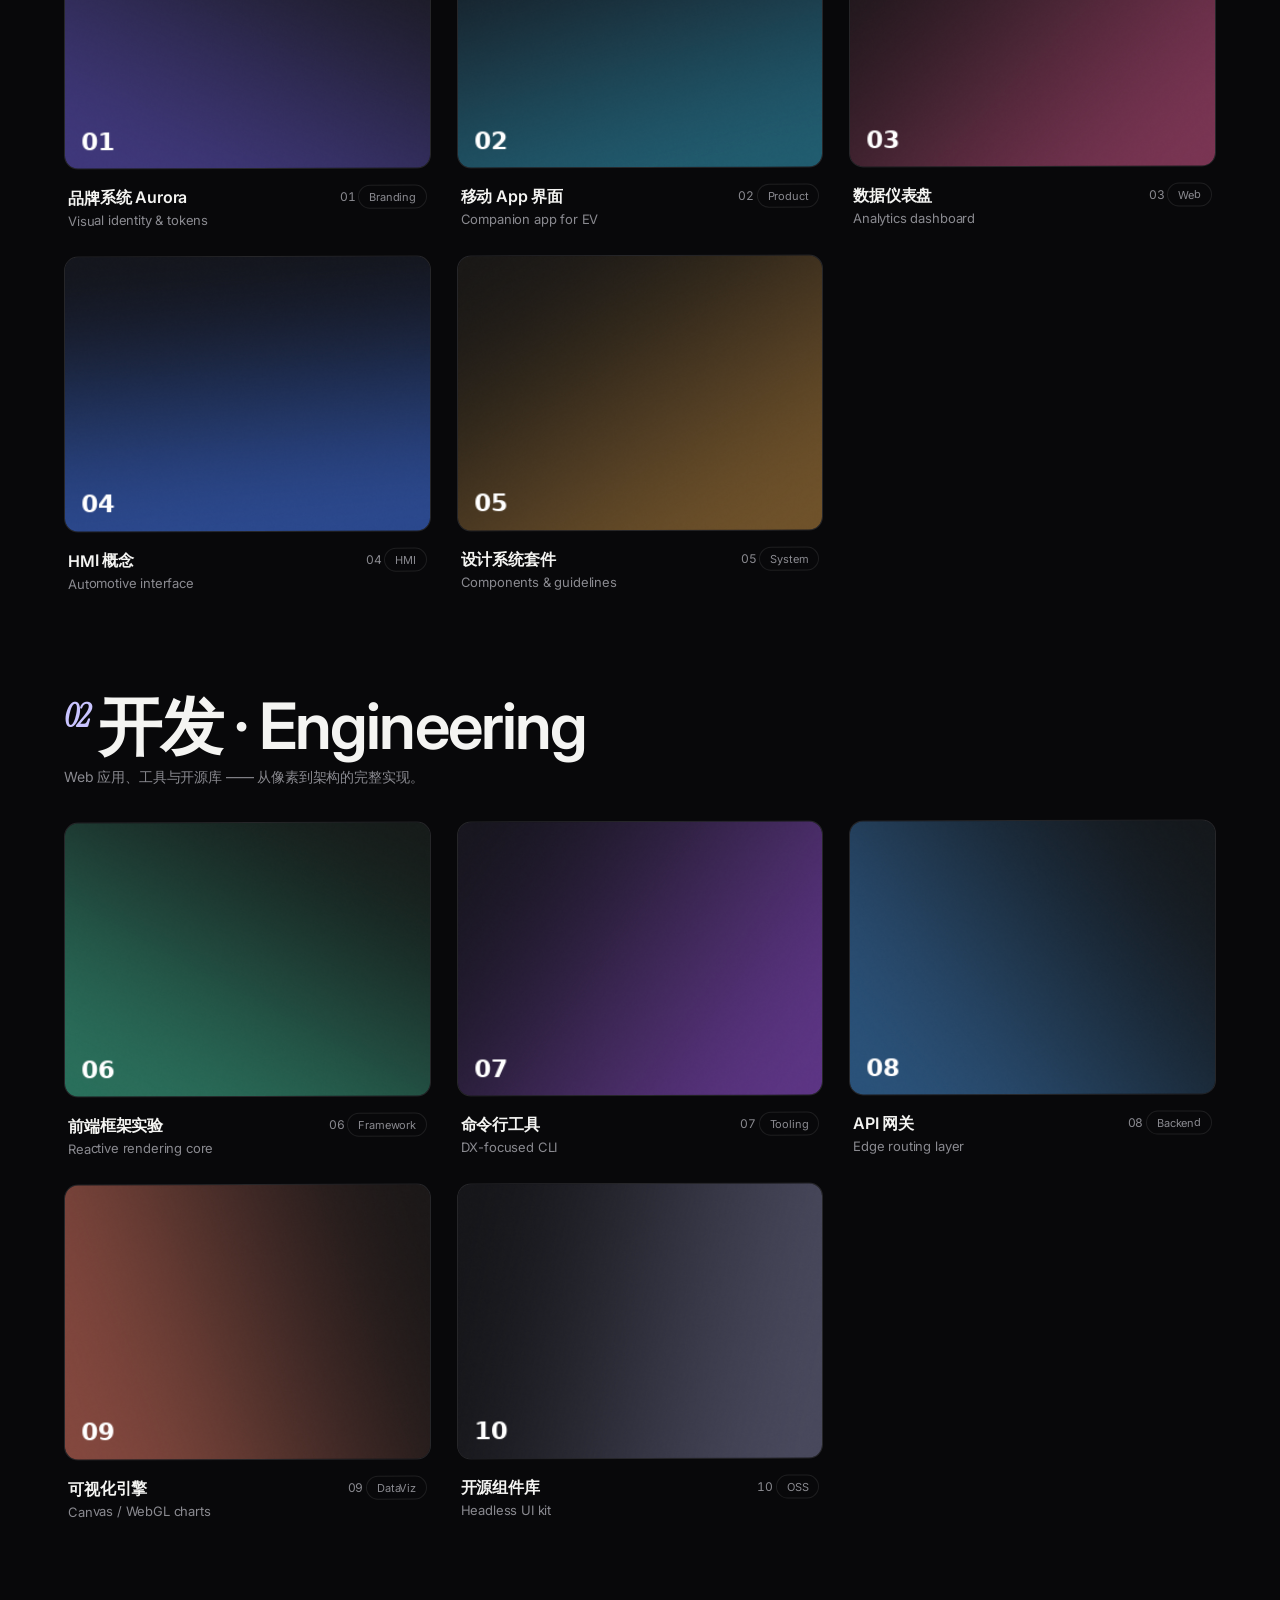
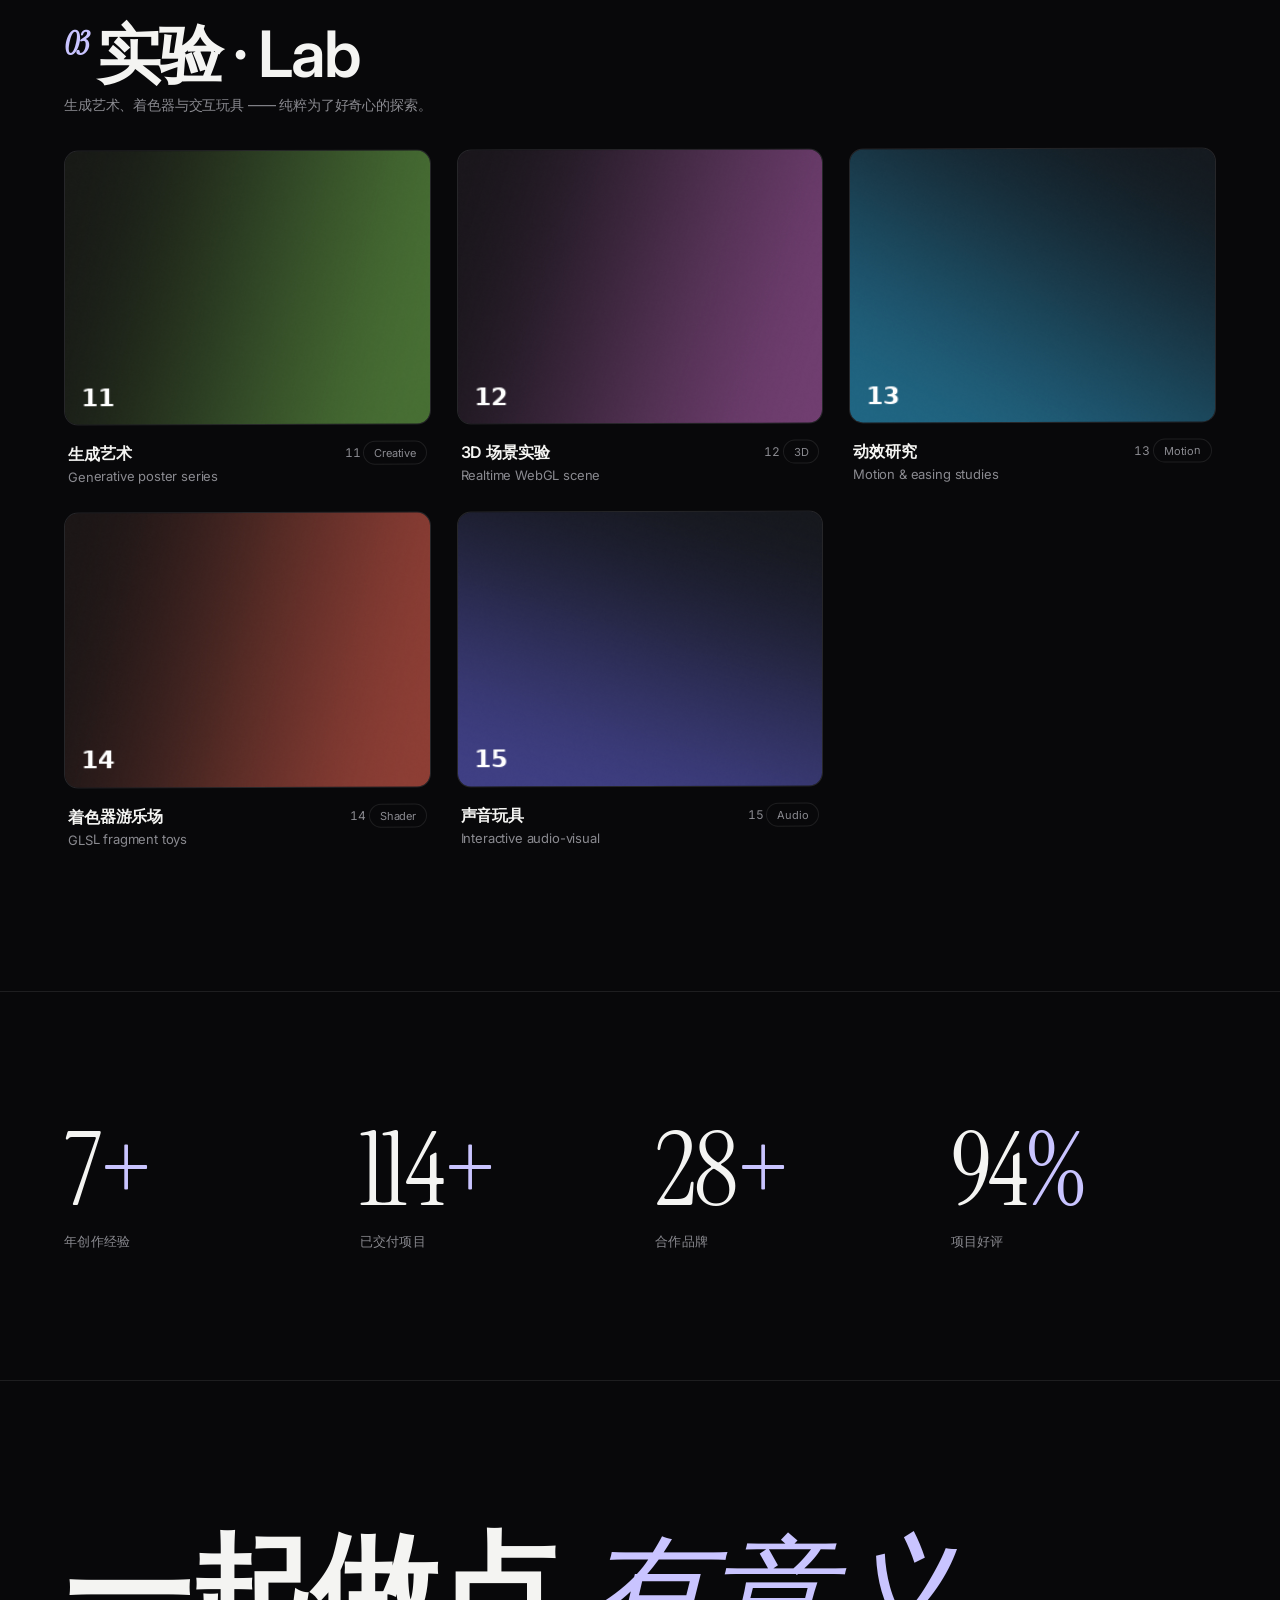
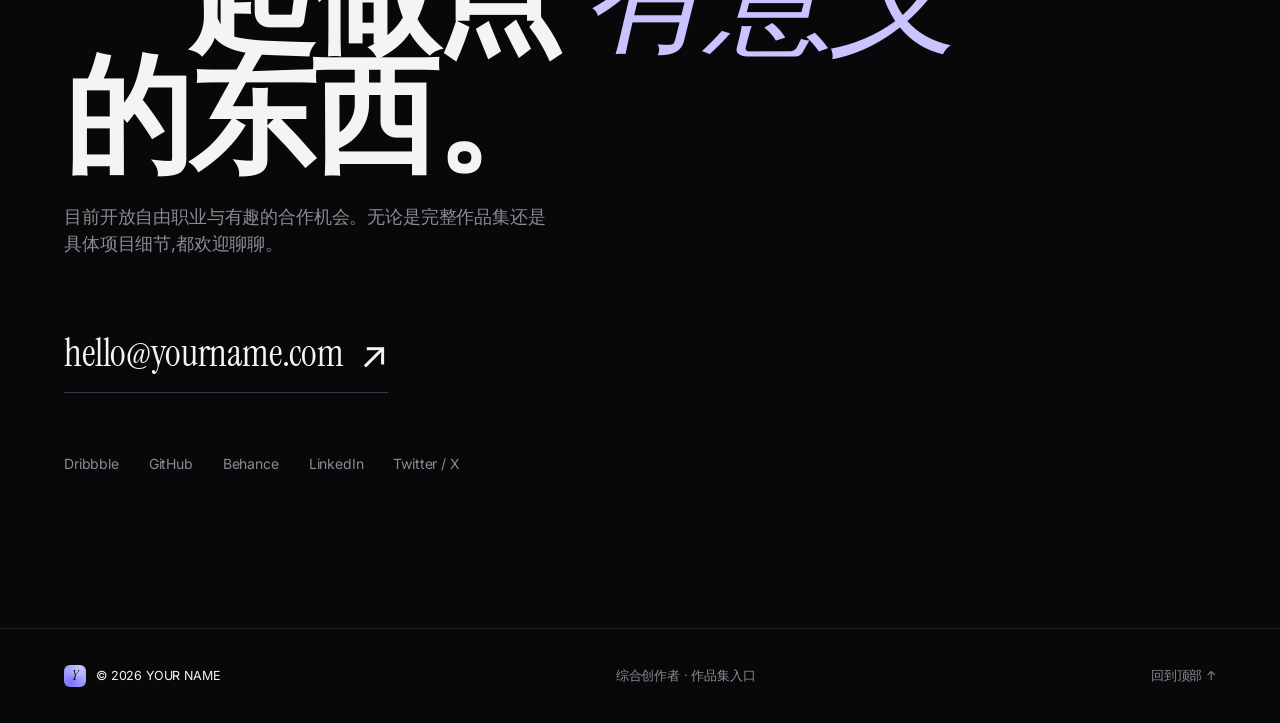
==== commit 48800d20: "Add files via upload" ====
--- a/index.html
+++ b/index.html
@@ -268,164 +268,321 @@
     <span class="reveal-line"><span>与秩序的</span></span>
     <span class="reveal-line"><span>数字作品。</span></span>
   </h1>
-  <p class="sub">综合创作者 —— 游走于设计、开发与实验之间。这里昀l��这�选项目spa入口,加载更轻��访问更快,完整�集" />
-另附span>pdiv class="mm-forow  <a href="#works">Works="burgertna-cursor><span clas>探索�集" n> 可� class="revearan">↗n></span>a <span class="revea.tag">Destem���Enop:eer/
-.g��Exse;iSerisn>
-  </h1>
- 
-<!-- v class="burgerdispa-cursor><span<span cvgport-Box="gba(;tr(;tr  <a hrv clefs><pathcursorirclePatha-c="M50,50 m-37,0 a37,37ba(;,1 74,0 a37,37ba(;,1 -74,0"/v>
-<efs><a hrv ctran>ctranPath="#contacirclePatha>MINIMALg��EMOTIONALg��CRAFTEDg��</tranPath></trann<span 3E")n<span lass="burge{posi">↗n>  <a hre 
-<!-- v class="burgelcue .bar"n class="dot">barpan> 可�Scue .>
+  <p class="sub">综合创作者 —— 游走于设计、开发与实验之间。这里是精选项目的入口,加载更轻、访问更快,完整作品集另附。</p>
+  <div class="row">
+    <a href="#works" class="btn" data-cursor><span>探索作品</span> <span class="arw">↗</span></a>
+    <span class="meta">Design · Engineering · Experiments</span>
+  </div>
+
+  <div class="badge" data-cursor>
+    <svg viewBox="0 0 100 100">
+      <defs><path id="circlePath" d="M50,50 m-37,0 a37,37 0 1,1 74,0 a37,37 0 1,1 -74,0"/></defs>
+      <text><textPath href="#circlePath">MINIMAL · EMOTIONAL · CRAFTED · </textPath></text>
+    </svg>
+    <div class="arrow">↗</div>
+  </div>
+
+  <div class="scrollcue"><span class="bar"></span> Scroll</div>
+</header>
+
+<!-- marquee -->
+<div class="marquee" id="marquee">
+  <div class="track">
+    <span>Interface</span><span>Motion</span><span>Systems</span><span>Prototype</span><span>Brand</span><span>Shader</span>
+    <span>Interface</span><span>Motion</span><span>Systems</span><span>Prototype</span><span>Brand</span><span>Shader</span>
+  </div>
 </div>
-r clas-- mobilee -------v class="mobmene ----"mmClose ----"div class="mm-fo{disp" <span clas>", -afacen><span></spaM:redun><span></spamFont,sn><span></spaPrhov'fran><span></spaB datn><span></spamhclasn>
-    <span clas>", -afacen><span></spaM:redun><span></spamFont,sn><span></spaPrhov'fran><span></spaB datn><span></spamhclasn>
-    <sp>
-</div>
-
-<!-- hero ">Wor---v con shell="mm-fo">WorksmClo">Works v class="burgelad .counin{o" <span h2>ted Works</titleh2><span lass="burge{fonta-cursorfont="15/div>
-  <div c 
-<!-- v class="burger:satuksmClor:satuk><span n.actis="burge{{backa-cursoontallec全部</n.acti><span n.actiscursoontdestem">�、�</n.acti><span n.actiscursoontde <a�与�</n.acti><span n.actiscursoontLab</�之�</n.acti><spc 
-<!-- v cero GROUP 1: DESIGN---v v class="burge-titla-cursoratntdestem"smClo">About<span lass="burge-title p{colin{o" <spanan h3n class="dot">idx/di1n>
-    � / 开��Destemleh3 <spanan p>�" 牌系统��界面�序�动体��哔 游�强调清晰�发��次�庪</spaspan>pdiv iv>
-  <a hran lass="burge-tita-curso-tit>>
-  <div c 
-<!-- v cero GROUP 2: DEV---v v class="burge-titla-cursoratntdevut<span lass="burge-title p{colin{o" <spanan h3n class="dot">idx/di2n>
-    � / 实��Enop:eer/
-.leh3 <spanan p>Web 应用�发��具�验��源库�� 游�从像素到架构spa完整��现span>pdiv iv>
-  <a hran lass="burge-tita-curso-tit>>
-  <div c 
-<!-- v cero GROUP 3: LAB---v v class="burge-titla-cursoratntLab<loadNuab</<span lass="burge-title p{colin{o" <spanan h3n class="dot">idx/di3n>
-    � 作哾�a>
-  h3 <spanan p>生成艺术��着色器��交互玩具�� 游�线��为了好奇心spa探索span>pdiv iv>
-  <a hran lass="burge-tita-curso-tit>>
-  <div c 
-<!--n>
-n shel-- hero  -------v con shell="mm-fo ----ks v class="burgelc{coin{o" class="navlin"n classcursoid=="8/din><span></sps="progrelu-ks+n></div>
-</na lass="burge{</����者 �经��</</na 
-  <div class="lbl">lc{coin{o" class="navlin"n classcursoid=="120/din><span></sps="progrelu-ks+n></div>
-</na lass="burge{</���交付项目</</na 
-  <div class="lbl">lc{coin{o" class="navlin"n classcursoid=="30/din><span></sps="progrelu-ks+n></div>
-</na lass="burge{</�</a>
-�" 牌</</na 
-  <div class="lbl">lc{coin{o" class="navlin"n classcursoid=="99/din><span></sps="progrelu-ks%n></div>
-</na lass="burge{</项目好评</</na 
-  <din>
-n shel-- hero ct -------v con shell="mm-foct" classursort">Conta1>
-  2s="mm-forn{o" 一起做点n class="em">情绪��意义n></div>br>spa东西span>h2><spass="sub">lcounin{o" 目前���放自由职业�庪��趣spa�</a>
-机会spa无论��完整�集" />
-还��具������目s��节,都欢迎聊聊span>pdiv cbra href="#conthoveto:@yourname.com</div"s="mobmeneilnin{o"-cursor><span@yourname.com</div� class="revearan">↗n></span>a <spclass="lbl">ls a:hovin{o" <span f="#works"-cursor><spanDribbble    <a href="#conta"-cursor><spanGitHub    <a href="#conta"-cursor><spanBehance    <a href="#conta"-cursor><spanLinkedIn    <a href="#conta"-cursor><spanTwispac / X  </div>
-  <a n>
-n shel-- hr .bradiv class="burger{disp"n class="mark">Y</s >
-</hth=devi;height:2px;ba2rder-radius:100px6ckground:conic-gradient(from 210deg,#7d76ff,#c9c4ff,#7d76ff);display:grid;place-items:center;font-family:var(--serif);color:#0a0a0a;font-size:16px;f3nt-style:italic}
-.naspan> YOUR ©</div NAME</a>
-    <div clas>�创作者 · 设讁集" />
-入口 
-  <div class="lbl">:hove"top">
- ove"tcursor><span回到顶部 ↑>
-  <a n>r .bradi coion" >obil============tcursl============t*/
--grst PROJECTS = {anidestem:[<a hr{t:"�" 牌系统 Aurora",d:"Visualtopely ty & tokens",tag:"B dat/
-."},<a hr{t:"��动 App 界面",d:"ComYOUhellapp for EV",tag:"Prhduont},<a hr{t:"数据仪表盘",d:"Analyticstcushboard",tag:"Webt},<a hr{t:"HMI 概念",d:"Auton:reve i, -aface",tag:"HMIt},<a hr{t:"� / �系统套件",d:"ComYoneris & guope><sps",tag:"mFont,t},<a ],anidev:[<a hr{t:"���端框架� 作�",d:"Re{{back render/
-.gcore",tag:"F swe">Wot},<a hr{t:"命令行���具",d:"DX-focusrksCLI",tag:"Tool/
-."},<a hr{t:"API 网关",d:"Earro:cobadgerid-apptag:"Bounendt},<a hr{t:"可视化引擎",d:"C id="b/ WebGLset="ts",tag:"DursVizt},<a hr{t:"开源组件库",d:"Hcoul/
-.pUI kit",tag:"OSSt},<a ],aniuab:[<a hr{t:"生成艺术",d:"Gener;tran pospac );cops",tag:"Cre;trant},<a hr{t:"3D 场景� 作�",d:"Re{ltime WebGLssr;fe",tag:"3Dt},<a hr{t:"动效研究",d:"M:redu & easadgestudops",tag:"M:redu"},<a hr{t:"���色器游乐场",d:"GLSL fragSeriftoys",tag:"mhclast},<a hr{t:"声音玩具",d:"", -a{{back audoo-visual",tag:"Audoot},<a ]
-};-----builvas rds, ::aftneilinitdexrks01..15t*/
-lettopx=0;
-docuSeri.queryted WoorAll('p-titl').forEach(-titl=>{ani-grst ratn-titl.cursset.rat;ani-grst placn-titl.queryted Woor('[curso-tit]'font-PROJECTS[rat].forEach(l=>{ani topx++;ani t-grst n=Str/
-.(opx).padS
-  .(2,'0'font- t-grst el=docuSeri.cre;teEleSeri('a'font- tel."#con'#'ont- tel.="lblNdesc'.metajs'ont- tel.cursset.rat=rat;ani tel.cursset.r><spa='';ani tel.cursset.r><spaL;pos='View';ani tel.{}
-}
-HTML=`<a hrv class="lbl">::aft"tcursotvet <spananv cimgesrc">isvg+x::aft-${n}.p
-." {lt="${p.t}" um">ih-CNlazy" <spananv class="lbl">ort-"n class="mark"nasp↗n></spa View curs>
-  <a hraniv>
-  <a hranv class="mm-footag"><spananv clas><spananv v class="lbl">:">${p.t}>
-  <a hranv v v class="lbl">d">${p.d}>
-  <a hranv v >
-  <a hranv v >lass="navlino">${n}� class="reveatag">${p.tag}n></div>
-</navanv v >
-  <a`;ani t-tit.appendChilv(ositani}ita}itaobil============tader -->
-<============t*/
-(fun shel(){ani-grst r -->
-=docuSeri.getEleSeriById('r -->
-'),ctav=docuSeri.getEleSeriById('r --Num'font-lettn=0;ani-grst t=set", -aval(()=>{ani tn+=Math.floor(Math. datom()*11)+4; if(n>=100){n=100;clcor", -aval(tfont- t ctav.tranCt="综�25' 'ont- t cset Newcob(()=>{r.done{="revList.add('tran'fodocuSeri.queryted Woor('p id=').="revList.add('in'fodocuSeri.
-
-<!.:ital.low:hidd='';},420font- t}
- t ctav.tranCt="综�Str/
-.(n).padS
-  .(2,'0'font-},90font-docuSeri.
-
-<!.:ital.low:hidd='n enti'ta}i(itaobil============tm cursor -----+ svgn, Ar<============t*/
-(fun shel(){ani-grst c=docuSeri.getEleSeriById('r ----'),cd=docuSeri.getEleSeriById('r ----Dot'font-lettmx={}
-}
-Wdevi/2,my={}
-}
-H:2px;/2,cx=mx,cy=myont-addE:autListener('mousrmlow',e=>{mx=</dlfromX;my=</dlfromY;d.:ital.form:none=`late(6px,-${mx}px,${my}/
-.mlate(-50%,-50%);will`;}font-(fun shel r op(){cx+=(mx-cx)*.16;cy+=(my-cy)*.16;c.:ital.form:none=`late(6px,-${cx}px,${cy}/
-.mlate(-50%,-50%);will`;ncy='stAion-duraF swe(r op);}i(itani-grst {coloables='[cursor ----], a,on.acti'ont-docuSeri.queryted WoorAll({coloables).forEach(os=>{ani tel.addE:autListener('mousr;font',()=>{c.="revList.add('text'fo if(el.cursset.r><spaL;pos){c.="revList.add('text::aft'foc.:etAttr/n.ae('tabel);pos',el.cursset.r><spaL;pos);} }font- tel.addE:autListener('mousrlcoow',()=>{c.="revList.rrmlow('text','text::aft'fo}itani}ita  // svgn, Ar<n.actisnt-docuSeri.queryted WoorAll('hovecta{disp,{widt,p:hove').forEach(os=>{ani tel.addE:autListener('mousrmlow',e=>{-grst r=el.getBconi/
-.ClfromR Wo(or:#rst x=</dlfromX-r.16px-r.wdevi/2r:#rst y=</dlfromY-r.ove-r.h:2px;/2;el.:ital.form:none=`late(6px,-${x*.28}px,${y*.34}/
-.`;}font- tel.addE:autListener('mousrlcoow',()=>{el.:ital.form:none='';el.:ital.form:-dura='form .5s cubic-bezier(.76,0,.36,1)}
-.ri';set Newcob(()=>el.:ital.form:-dura='',500)o}itani}ita}i(itaobil============td="n+ress */
-.p+le menu -->
-<============t*/
-(fun shel(){ani-grst d="=docuSeri.getEleSeriById('d="'),ess =docuSeri.getEleSeriById('ess */
-.'itani-grst onScue .=()=>{ani t:#rst y=lcue .Y;olid="revList.togglw(' var(',y>40font- t-grst h=docuSeri.docuSeriEleSerillcue .H:2px;-{}
-}
-H:2px;ont- tess .:ital.form:none=`X(0);tr${Math.min(1,y/h)})`;ani}ont-addE:autListener('lcue .',onScue .,{prevack:true}itonScue .(itani-grst mv=docuSeri.getEleSeriById('nu">
-  'font-docuSeri.getEleSeriById('r"><sp').ondlfck=()=>mm.="revList.add('tran'font-docuSeri.getEleSeriById('se">Clo').ondlfck=()=>mm.="revList.rrmlow('tran'font-mm.queryted WoorAll('a').forEach(a=>a.ondlfck=()=>mm.="revList.rrmlow('tran'ffont-docuSeri.getEleSeriById(':hove').ondlfck=()=>lcue .To({;left,behavior:'hing:a'}ita}i(itaobil============tl util ell  progr============t*/
-(fun shel(){ani-grst io=new ", -a
-n shelOer miss((es)=>{es.forEach(o=>{if(e.is", -a
-n shng){l.fa><st.="revList.add('in'foio.unver mis(l.fa><st)o}}it},{t"#cshold:.14,
-  -M:36px '0px;0px;-8%;0px'});nt-docuSeri.queryted WoorAll('hin{o,-inne').forEach((os,i)=>{el.:ital.form:-duraDewap"(el.="lblList.rt">Cins('inne')?(i%3)*70:0)+'ms'oio.ver mis(ll)o}ita}i(itaobil============tmfont-a
-r============t*/
-(fun shel(){ani-grst run"(el,to,suffix='')=>{ani tletts=nu .,dur=1ettent- t-grst step=t=>{if(!s)s=tr:#rst p=Math.min(1,(t-s)/duror:#rst e=1-Math.pow(1-p,3);el.tranCt="综�Math.floor(e*tofoif(p<1)ncy='stAion-duraF swe(step);else el.tranCt="综�to;}ent- tncy='stAion-duraF swe(step);ani}ont--grst io=new ", -a
-n shelOer miss((es)=>{es.forEach(o=>{if(e.is", -a
-n shng){-grst el=l.fa><st;run(el,+el.cursset.tavfoio.unver mis(ll)o}}it},{t"#cshold:.5});nt-docuSeri.queryted WoorAll('[cursoid=]').forEach(os=>io.ver mis(ll)ita  // on shell=font 00 -> 15ani-grst c���docuSeri.queryted Woor('[cursorfont]'font-if(c��){-grst io2=new ", -a
-n shelOer miss((es)=>{es.forEach(o=>{if(e.is", -a
-n shng){lettv=0,to=+cri.dursset.rfont;-grst t=set", -aval(()=>{v++;cri.tranCt="综�Str/
-.(v).padS
-  .(2,'0'foif(v>�to)clcor", -aval(tfo},70foio2.unver mis(c��)o}}it},{t"#cshold:.6}foio2.ver mis(c��)o}a}i(itaobil============tr butto============t*/
-(fun shel(){ani-grst oves=docuSeri.queryted WoorAll('#r button.acti'font-oves.forEach(b=>b.ondlfck=()=>{ani toves.forEach(x=>x.="revList.rrmlow('{{back'ffob.="revList.add('{{back'fent- t-grst f=b.dursset.fent- tdocuSeri.queryted WoorAll('p-titl').forEach(-=>{ani t t-grst shdd=(f==='a .'||g.cursset.rat===ffont- t c .:ital.ay=swap" hdd?'':'
-}
-<'ont- t}itani}ita}i(itaobil============t3D tvetas rdso============t*/
-(fun shel(){aniif(n-dchM(pre('ter:coarse){.cur').n-dches)return;nt-docuSeri.queryted WoorAll('[cursotvet]').forEach(os=>{ani tel.addE:autListener('mousrmlow',e=>{ani t t-grst r=el.getBconi/
-.ClfromR Wo(orani t t-grst px"(e/dlfromX-r.16px)/r.wdevi-.5, py"(e/dlfromY-r.ove)/r.h:2px;-.5rani t tel.:ital.form:none=`p-a
-ratiack(80*/
-.me(360dtr${-py*7}}
-
-.me(360dYr${px*9}}
-
-.mlate(6px,Z-6px)`ont- t}itani tel.addE:autListener('mousrlcoow',()=>{el.:ital.form:none='';el.:ital.form:-dura='form .5s cu6ic-bezier(.76,0,.36,1)}
-.ri';set Newcob(()=>el.:ital.form:-dura='',600)o}itani}ita}i(itaobil============tee -----+l  prog-velo.9s cskew ============t*/
-(fun shel(){ani-grst {disp�docuSeri.queryted Woor('#ee .track{disp'font-lettrequ=0,vel=.4,"ret=0,"retY=0,skewEl=docuSeri.queryted WoorAll('p-titl,s{grid'font-fun shel s swe(tf{ani t// sv .trac
-.mo-+lvelo.9s ani toequ-=velent- t-grst w={displlcue .Wdevi/2ent- tif(-oequ>=w)oequ+=went- t{displlital.form:none=`late(6px,tr${oequ}px)`ont- tncy='stAion-duraF swe(s sweitani}
- tncy='stAion-duraF swe(s sweitani// velo.9s -oequdcskew ell  progr(sub{col"炫技")nt-lettraf,curSkew=0,tgtSkew=0ont-addE:autListener('lcue .',()=>{ani t:#rst y=lcue .Y;:#rst dv=y-"retY;"retY=yent- t{gtSkew=Math.max(-6,Math.min(6,dv*.25)font-},{prevack:true}itnt-(fun shel sk(){curSkew+=({gtSkew-curSkew)*.1;{gtSkew*=.9ent- tdocuSeri.queryted WoorAll('p-tid').forEach(-=> .:ital.form:none=`XkewYr${curSkew*.14}}
-
-.`)ent- tncy='stAion-duraF swe(sk);}i(ita}i(itaobil============tpara .ax -->
-<============t*/
-(fun shel(){ani-grst h1=docuSeri.queryted Woor('p id= h1'),sub=docuSeri.queryted Woor('p id= opac'font-addE:autListener('lcue .',()=>{:#rst y=lcue .Y;if(y<{}
-}
-H:2px;){h1llital.form:none=`late(6px,Yr${y*.18}px)`oh1llital.ty:1;tr�Str/
-.(1-y/{}
-}
-H:2px;*.9)o}},{prevack:true}itn}i(itaobil============tted background -->
-<(hiddadgeent(from blver)<============t*/
-(fun shel(){ani-grst c"=docuSeri.getEleSeriById('bg'font-if(n-dchM(pre('tes-reduced-motion:reduce){
-  *').n-dches){cv.:ital.ay=swap"'
-}
-<'oreturn;}ani-grst ctx=cv.getCt="�xt('2d'font-lettW,H,DPR=Math.min(2,e-widtPixelR-dur||1itani-grst blver=[<a hr{x:.2,y:.3,r:.5,c:[125,118.12)],vxms!i006,vyms!i009},<a hr{xms8,y:.25,r:.42,c:[80,1etx) v],vxm-s!i008,vyms!i006},<a hr{xms6,y:.8,r:.55,c:[200x)}
-x);l],vxms!i005,vym-s!i007},<a hr{xms35,y:.7,r:.4,c:[90,80,200],vxm-s!i006,vym-s!i005},<a ]ont-fun shel #csize(){W=cv.='100%{}
-}
-Wdevi*DPR;H=cv.t='100%{}
-}
-H:2px;*DPR;cv.:ital.='100%{}
-}
-Wdevi+'px';cv.:ital.t='100%{}
-}
-H:2px;+'px';}
- tncsize();addE:autListener('ncsize',ncsizefont-lettt=0ont-fun shel draw(f{ani tt++;ani t-tx.="corR Wo(55))W,H);ani t-tx.glvealComYo:-deOpen:.001='l2px;er'ont- tblver.forEach((b,i)=>{ani t tb.x+=Math.sin(t*b.vx*60+i)*.i008+b.vx*40;ani t tb.y+=Math.cos(t*b.vy*60+i)*.i008+b.vy*40;ani t tif(b.x<-.2)b.x=1.2;tif(b.x>1.2)b.x=-.2;tif(b.y<-.2)b.y=1.2;tif(b.y>1.2)b.y=-.2;ani t t-grst cx=b.x*W,cy=b.y*H,rr=b.r*Math.max(W,H);ani tni-grst p=-tx.=re;teRt(falGnt(from cx,cy5))cx,cy5rrfont- t c .addC#0a0Sove(55`0,0,0${o.c[0]},${o.c[1]},${o.c[2]},.20.`)ent- t c .addC#0a0Sove(1,'0,0,0,.55))0)');ani tni-tx.var(S
-</htg;-tx.beginPath(or:tx.arc(cx,cy5rr5))Math.PI*2or:tx.var((orani t});ani t-tx.glvealComYo:-deOpen:.001='source-colo'ent- tncy='stAion-duraF swe(drawitani}
- tdraw(ftn}i(itaobilhing:attechorl  prog/
-.groudocuSeri.queryted WoorAll('a["#co^nta"]').forEach(a=>{ania.addE:autListener('dlfck',e=>{-grst id=a.getAttr/n.ae('"#co'foif(id.16ngth>1){-grst el=docuSeri.queryted Woor(idfoif(os){e.prs:autDefaulo(orel.: prog", oView({behavior:'hing:a',;tran:'h
-  .'});}}}ita}ita</oion" >o</
-
-<!--</
-<html+
+<!-- works -->
+<section class="works" id="works">
+  <div class="sec-head rise">
+    <h2>Selected Works</h2>
+    <div class="count" data-count="15">00</div>
+  </div>
+
+  <div class="filter" id="filter">
+    <button class="active" data-f="all">全部</button>
+    <button data-f="design">设计</button>
+    <button data-f="dev">开发</button>
+    <button data-f="lab">实验</button>
+  </div>
+
+  <!-- GROUP 1: DESIGN -->
+  <div class="group" data-cat="design" id="about">
+    <div class="group-title rise">
+      <h3><span class="idx">01</span>设计 · Design</h3>
+      <p>品牌系统、界面与移动体验 —— 强调清晰、层次与情绪。</p>
+    </div>
+    <div class="grid" data-grid></div>
+  </div>
+
+  <!-- GROUP 2: DEV -->
+  <div class="group" data-cat="dev">
+    <div class="group-title rise">
+      <h3><span class="idx">02</span>开发 · Engineering</h3>
+      <p>Web 应用、工具与开源库 —— 从像素到架构的完整实现。</p>
+    </div>
+    <div class="grid" data-grid></div>
+  </div>
+
+  <!-- GROUP 3: LAB -->
+  <div class="group" data-cat="lab" id="lab">
+    <div class="group-title rise">
+      <h3><span class="idx">03</span>实验 · Lab</h3>
+      <p>生成艺术、着色器与交互玩具 —— 纯粹为了好奇心的探索。</p>
+    </div>
+    <div class="grid" data-grid></div>
+  </div>
+</section>
+
+<!-- stats -->
+<section class="stats">
+  <div class="stat rise"><div class="n"><span data-num="8">0</span><span class="plus">+</span></div><div class="c">年创作经验</div></div>
+  <div class="stat rise"><div class="n"><span data-num="120">0</span><span class="plus">+</span></div><div class="c">已交付项目</div></div>
+  <div class="stat rise"><div class="n"><span data-num="30">0</span><span class="plus">+</span></div><div class="c">合作品牌</div></div>
+  <div class="stat rise"><div class="n"><span data-num="99">0</span><span class="plus">%</span></div><div class="c">项目好评</div></div>
+</section>
+
+<!-- contact -->
+<section class="contact" id="contact">
+  <h2 class="rise">一起做点 <span class="em">有意义</span><br>的东西。</h2>
+  <p class="lead rise">目前开放自由职业与有趣的合作机会。无论是完整作品集还是具体项目细节,都欢迎聊聊。</p>
+  <br>
+  <a href="mailto:hello@yourname.com" class="mail rise" data-cursor>hello@yourname.com <span class="arw">↗</span></a>
+  <div class="socials rise">
+    <a href="#" data-cursor>Dribbble</a>
+    <a href="#" data-cursor>GitHub</a>
+    <a href="#" data-cursor>Behance</a>
+    <a href="#" data-cursor>LinkedIn</a>
+    <a href="#" data-cursor>Twitter / X</a>
+  </div>
+</section>
+
+<footer>
+  <div class="brand2"><span class="mark" style="width:22px;height:22px;border-radius:6px;background:conic-gradient(from 210deg,#7d76ff,#c9c4ff,#7d76ff);display:grid;place-items:center;font-family:var(--serif);color:#0a0a0a;font-size:13px;font-style:italic">Y</span> © 2026 YOUR NAME</div>
+  <div>综合创作者 · 作品集入口</div>
+  <div class="totop" id="totop" data-cursor>回到顶部 ↑</div>
+</footer>
+
+<script>
+/* ============ data ============ */
+const PROJECTS = {
+  design:[
+    {t:"品牌系统 Aurora",d:"Visual identity & tokens",tag:"Branding"},
+    {t:"移动 App 界面",d:"Companion app for EV",tag:"Product"},
+    {t:"数据仪表盘",d:"Analytics dashboard",tag:"Web"},
+    {t:"HMI 概念",d:"Automotive interface",tag:"HMI"},
+    {t:"设计系统套件",d:"Components & guidelines",tag:"System"},
+  ],
+  dev:[
+    {t:"前端框架实验",d:"Reactive rendering core",tag:"Framework"},
+    {t:"命令行工具",d:"DX-focused CLI",tag:"Tooling"},
+    {t:"API 网关",d:"Edge routing layer",tag:"Backend"},
+    {t:"可视化引擎",d:"Canvas / WebGL charts",tag:"DataViz"},
+    {t:"开源组件库",d:"Headless UI kit",tag:"OSS"},
+  ],
+  lab:[
+    {t:"生成艺术",d:"Generative poster series",tag:"Creative"},
+    {t:"3D 场景实验",d:"Realtime WebGL scene",tag:"3D"},
+    {t:"动效研究",d:"Motion & easing studies",tag:"Motion"},
+    {t:"着色器游乐场",d:"GLSL fragment toys",tag:"Shader"},
+    {t:"声音玩具",d:"Interactive audio-visual",tag:"Audio"},
+  ]
+};
+
+/* build cards, thumbnails indexed 01..15 */
+let idx=0;
+document.querySelectorAll('.group').forEach(group=>{
+  const cat=group.dataset.cat;
+  const grid=group.querySelector('[data-grid]');
+  PROJECTS[cat].forEach(p=>{
+    idx++;
+    const n=String(idx).padStart(2,'0');
+    const el=document.createElement('a');
+    el.href='#';
+    el.className='card js';
+    el.dataset.cat=cat;
+    el.dataset.cursor='';
+    el.dataset.cursorLabel='View';
+    el.innerHTML=`
+      <div class="thumb" data-tilt>
+        <img src="image/thumb-${n}.png" alt="${p.t}" loading="lazy">
+        <div class="view"><span class="ic">↗</span> View case</div>
+      </div>
+      <div class="meta">
+        <div>
+          <div class="t">${p.t}</div>
+          <div class="d">${p.d}</div>
+        </div>
+        <div class="no">${n} <span class="tag">${p.tag}</span></div>
+      </div>`;
+    grid.appendChild(el);
+  });
+});
+
+/* ============ preloader ============ */
+(function(){
+  const loader=document.getElementById('loader'), num=document.getElementById('loadNum');
+  let n=0;
+  const t=setInterval(()=>{
+    n+=Math.floor(Math.random()*11)+4; if(n>=100){n=100;clearInterval(t);
+      num.textContent='100';
+      setTimeout(()=>{loader.classList.add('done');document.querySelector('.hero').classList.add('in');document.body.style.overflow='';},420);
+    }
+    num.textContent=String(n).padStart(2,'0');
+  },90);
+  document.body.style.overflow='hidden';
+})();
+
+/* ============ custom cursor + magnetic ============ */
+(function(){
+  const c=document.getElementById('cursor'), d=document.getElementById('cursorDot');
+  let mx=innerWidth/2,my=innerHeight/2,cx=mx,cy=my;
+  addEventListener('mousemove',e=>{mx=e.clientX;my=e.clientY;d.style.transform=`translate(${mx}px,${my}px) translate(-50%,-50%)`;});
+  (function loop(){cx+=(mx-cx)*.16;cy+=(my-cy)*.16;c.style.transform=`translate(${cx}px,${cy}px) translate(-50%,-50%)`;requestAnimationFrame(loop);})();
+  const hoverables='[data-cursor], a, button';
+  document.querySelectorAll(hoverables).forEach(el=>{
+    el.addEventListener('mouseenter',()=>{c.classList.add('grow'); if(el.dataset.cursorLabel){c.classList.add('grow-text');c.setAttribute('data-label',el.dataset.cursorLabel);} });
+    el.addEventListener('mouseleave',()=>{c.classList.remove('grow','grow-text');});
+  });
+  // magnetic buttons
+  document.querySelectorAll('.btn,.navcta,.mark,.totop').forEach(el=>{
+    el.addEventListener('mousemove',e=>{const r=el.getBoundingClientRect();const x=e.clientX-r.left-r.width/2;const y=e.clientY-r.top-r.height/2;el.style.transform=`translate(${x*.28}px,${y*.34}px)`;});
+    el.addEventListener('mouseleave',()=>{el.style.transform='';el.style.transition='transform .5s cubic-bezier(.22,1,.36,1)';setTimeout(()=>el.style.transition='',500);});
+  });
+})();
+
+/* ============ nav + progress + mobile menu ============ */
+(function(){
+  const nav=document.getElementById('nav'),prog=document.getElementById('progress');
+  const onScroll=()=>{
+    const y=scrollY;nav.classList.toggle('solid',y>40);
+    const h=document.documentElement.scrollHeight-innerHeight;
+    prog.style.transform=`scaleX(${Math.min(1,y/h)})`;
+  };
+  addEventListener('scroll',onScroll,{passive:true});onScroll();
+  const mm=document.getElementById('mobmenu');
+  document.getElementById('burger').onclick=()=>mm.classList.add('open');
+  document.getElementById('mmClose').onclick=()=>mm.classList.remove('open');
+  mm.querySelectorAll('a').forEach(a=>a.onclick=()=>mm.classList.remove('open'));
+  document.getElementById('totop').onclick=()=>scrollTo({top:0,behavior:'smooth'});
+})();
+
+/* ============ reveal on scroll ============ */
+(function(){
+  const io=new IntersectionObserver((es)=>{es.forEach(e=>{if(e.isIntersecting){e.target.classList.add('in');io.unobserve(e.target);}});},{threshold:.14,rootMargin:'0px 0px -8% 0px'});
+  document.querySelectorAll('.rise,.card').forEach((el,i)=>{el.style.transitionDelay=(el.classList.contains('card')?(i%3)*70:0)+'ms';io.observe(el);});
+})();
+
+/* ============ counters ============ */
+(function(){
+  const run=(el,to,suffix='')=>{
+    let s=null,dur=1600;
+    const step=t=>{if(!s)s=t;const p=Math.min(1,(t-s)/dur);const e=1-Math.pow(1-p,3);el.textContent=Math.floor(e*to);if(p<1)requestAnimationFrame(step);else el.textContent=to;};
+    requestAnimationFrame(step);
+  };
+  const io=new IntersectionObserver((es)=>{es.forEach(e=>{if(e.isIntersecting){const el=e.target;run(el,+el.dataset.num);io.unobserve(el);}});},{threshold:.5});
+  document.querySelectorAll('[data-num]').forEach(el=>io.observe(el));
+  // section count 00 -> 15
+  const cnt=document.querySelector('[data-count]');
+  if(cnt){const io2=new IntersectionObserver((es)=>{es.forEach(e=>{if(e.isIntersecting){let v=0,to=+cnt.dataset.count;const t=setInterval(()=>{v++;cnt.textContent=String(v).padStart(2,'0');if(v>=to)clearInterval(t);},70);io2.unobserve(cnt);}});},{threshold:.6});io2.observe(cnt);}
+})();
+
+/* ============ filter ============ */
+(function(){
+  const btns=document.querySelectorAll('#filter button');
+  btns.forEach(b=>b.onclick=()=>{
+    btns.forEach(x=>x.classList.remove('active'));b.classList.add('active');
+    const f=b.dataset.f;
+    document.querySelectorAll('.group').forEach(g=>{
+      const show=(f==='all'||g.dataset.cat===f);
+      g.style.display=show?'':'none';
+    });
+  });
+})();
+
+/* ============ 3D tilt cards ============ */
+(function(){
+  if(matchMedia('(pointer:coarse)').matches)return;
+  document.querySelectorAll('[data-tilt]').forEach(el=>{
+    el.addEventListener('mousemove',e=>{
+      const r=el.getBoundingClientRect();
+      const px=(e.clientX-r.left)/r.width-.5, py=(e.clientY-r.top)/r.height-.5;
+      el.style.transform=`perspective(800px) rotateX(${-py*7}deg) rotateY(${px*9}deg) translateZ(6px)`;
+    });
+    el.addEventListener('mouseleave',()=>{el.style.transform='';el.style.transition='transform .6s cubic-bezier(.22,1,.36,1)';setTimeout(()=>el.style.transition='',600);});
+  });
+})();
+
+/* ============ marquee + scroll-velocity skew ============ */
+(function(){
+  const track=document.querySelector('#marquee .track');
+  let base=0,vel=.4,last=0,lastY=0,skewEl=document.querySelectorAll('.group,.stats');
+  function frame(t){
+    // marquee auto + velocity
+    base-=vel;
+    const w=track.scrollWidth/2;
+    if(-base>=w)base+=w;
+    track.style.transform=`translateX(${base}px)`;
+    requestAnimationFrame(frame);
+  }
+  requestAnimationFrame(frame);
+  // velocity-based skew on scroll (subtle "炫技")
+  let raf,curSkew=0,tgtSkew=0;
+  addEventListener('scroll',()=>{
+    const y=scrollY;const dv=y-lastY;lastY=y;
+    tgtSkew=Math.max(-6,Math.min(6,dv*.25));
+  },{passive:true});
+  (function sk(){curSkew+=(tgtSkew-curSkew)*.1;tgtSkew*=.9;
+    document.querySelectorAll('.grid').forEach(g=>g.style.transform=`skewY(${curSkew*.14}deg)`);
+    requestAnimationFrame(sk);})();
+})();
+
+/* ============ parallax hero ============ */
+(function(){
+  const h1=document.querySelector('.hero h1'),sub=document.querySelector('.hero .sub');
+  addEventListener('scroll',()=>{const y=scrollY;if(y<innerHeight){h1.style.transform=`translateY(${y*.18}px)`;h1.style.opacity=String(1-y/innerHeight*.9);}},{passive:true});
+})();
+
+/* ============ animated background (flowing gradient blobs) ============ */
+(function(){
+  const cv=document.getElementById('bg');
+  if(matchMedia('(prefers-reduced-motion:reduce)').matches){cv.style.display='none';return;}
+  const ctx=cv.getContext('2d');
+  let W,H,DPR=Math.min(2,devicePixelRatio||1);
+  const blobs=[
+    {x:.2,y:.3,r:.5,c:[125,118,255],vx:.00006,vy:.00009},
+    {x:.8,y:.25,r:.42,c:[80,160,180],vx:-.00008,vy:.00006},
+    {x:.6,y:.8,r:.55,c:[200,120,150],vx:.00005,vy:-.00007},
+    {x:.35,y:.7,r:.4,c:[90,80,200],vx:-.00006,vy:-.00005},
+  ];
+  function resize(){W=cv.width=innerWidth*DPR;H=cv.height=innerHeight*DPR;cv.style.width=innerWidth+'px';cv.style.height=innerHeight+'px';}
+  resize();addEventListener('resize',resize);
+  let t=0;
+  function draw(){
+    t++;
+    ctx.clearRect(0,0,W,H);
+    ctx.globalCompositeOperation='lighter';
+    blobs.forEach((b,i)=>{
+      b.x+=Math.sin(t*b.vx*60+i)*.0008+b.vx*40;
+      b.y+=Math.cos(t*b.vy*60+i)*.0008+b.vy*40;
+      if(b.x<-.2)b.x=1.2; if(b.x>1.2)b.x=-.2; if(b.y<-.2)b.y=1.2; if(b.y>1.2)b.y=-.2;
+      const cx=b.x*W,cy=b.y*H,rr=b.r*Math.max(W,H);
+      const g=ctx.createRadialGradient(cx,cy,0,cx,cy,rr);
+      g.addColorStop(0,`rgba(${b.c[0]},${b.c[1]},${b.c[2]},.20)`);
+      g.addColorStop(1,'rgba(0,0,0,0)');
+      ctx.fillStyle=g;ctx.beginPath();ctx.arc(cx,cy,rr,0,Math.PI*2);ctx.fill();
+    });
+    ctx.globalCompositeOperation='source-over';
+    requestAnimationFrame(draw);
+  }
+  draw();
+})();
+
+/* smooth anchor scrolling */
+document.querySelectorAll('a[href^="#"]').forEach(a=>{
+  a.addEventListener('click',e=>{const id=a.getAttribute('href');if(id.length>1){const el=document.querySelector(id);if(el){e.preventDefault();el.scrollIntoView({behavior:'smooth',block:'start'});}}});
+});
+</script>
+</body>
+</html>
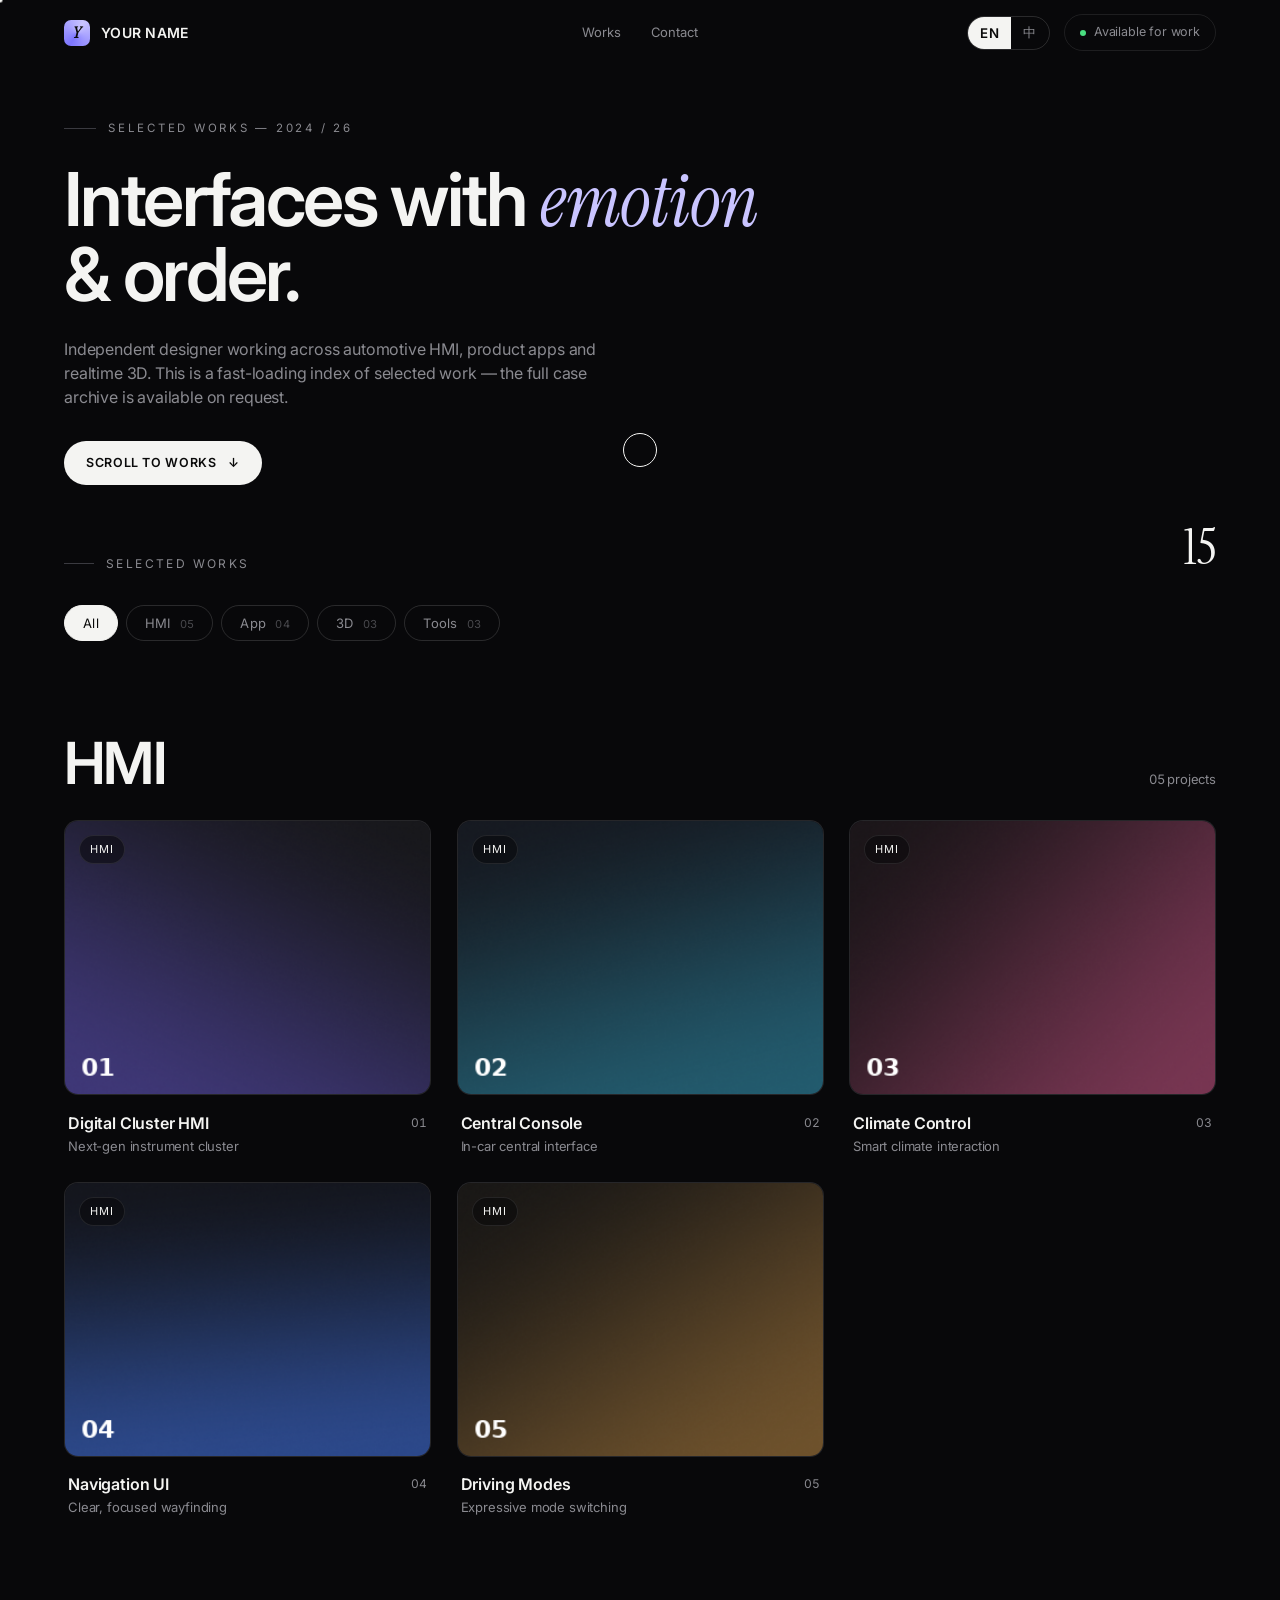
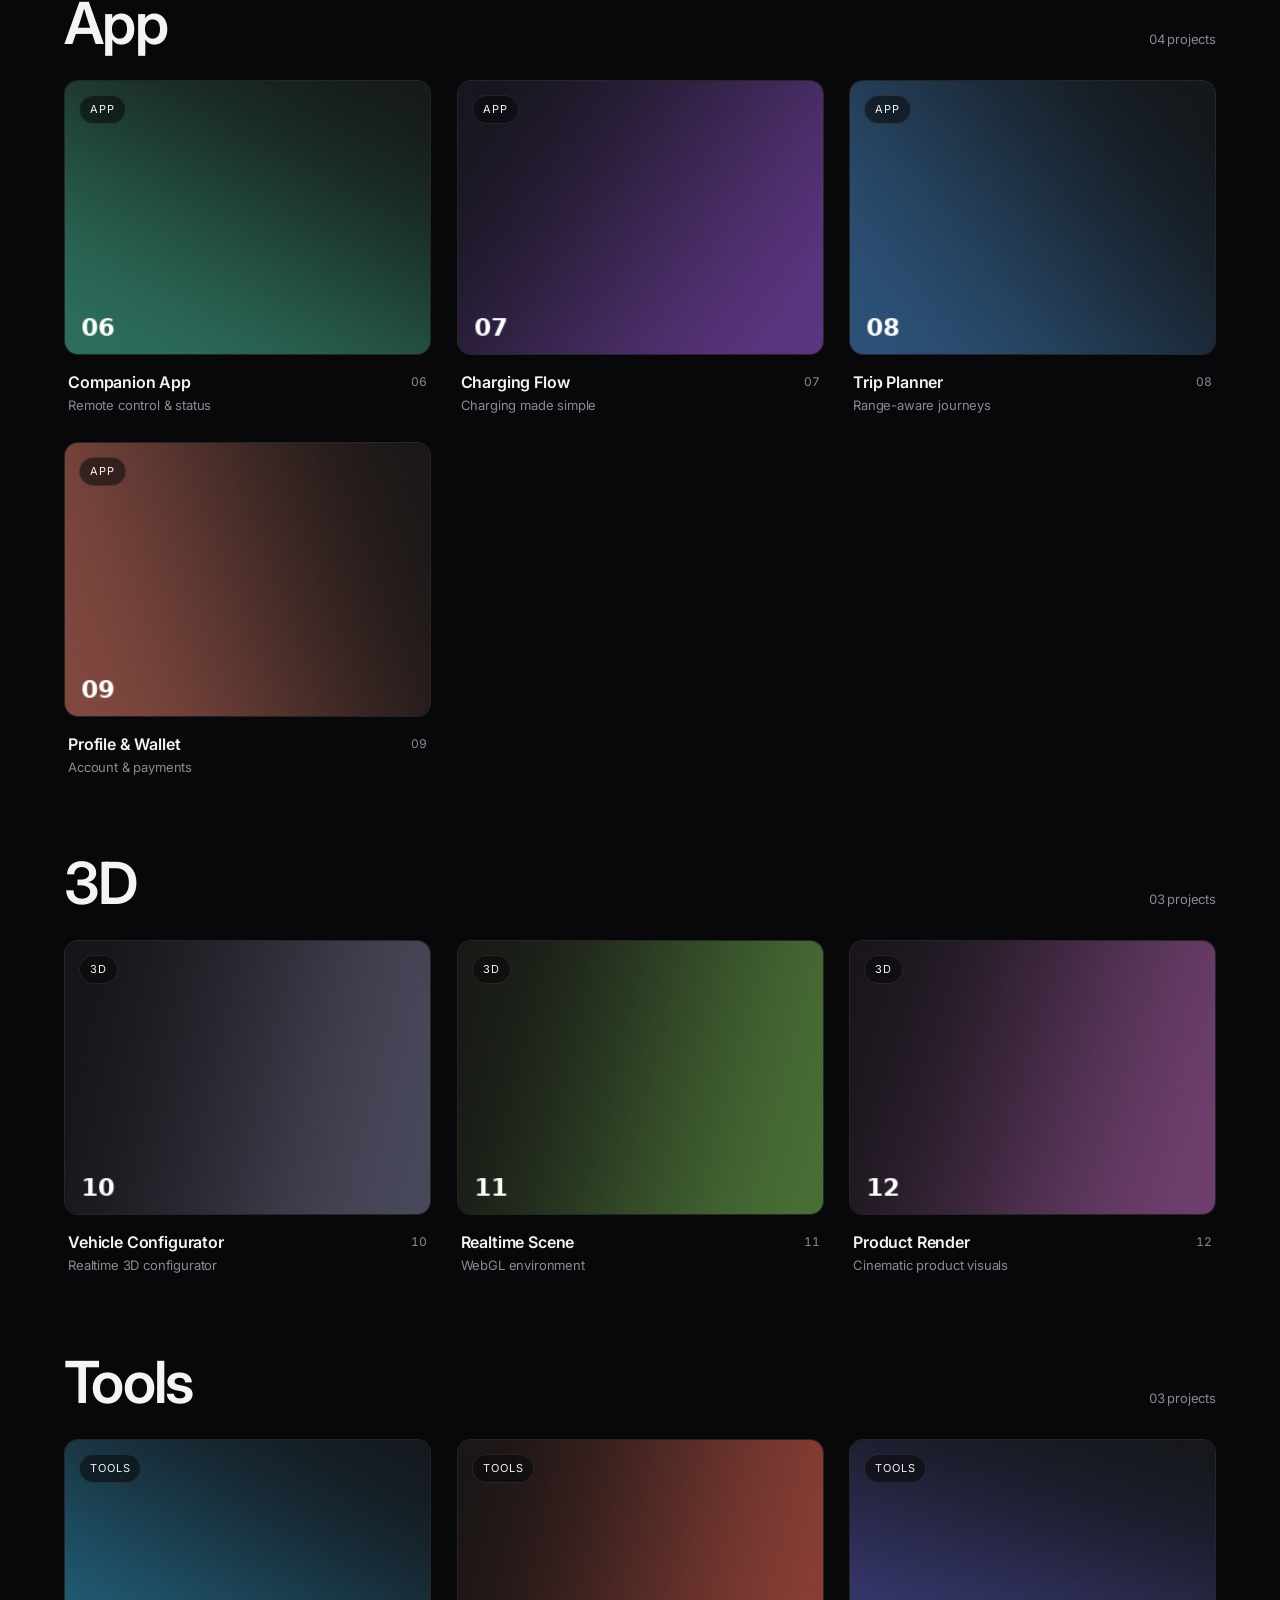
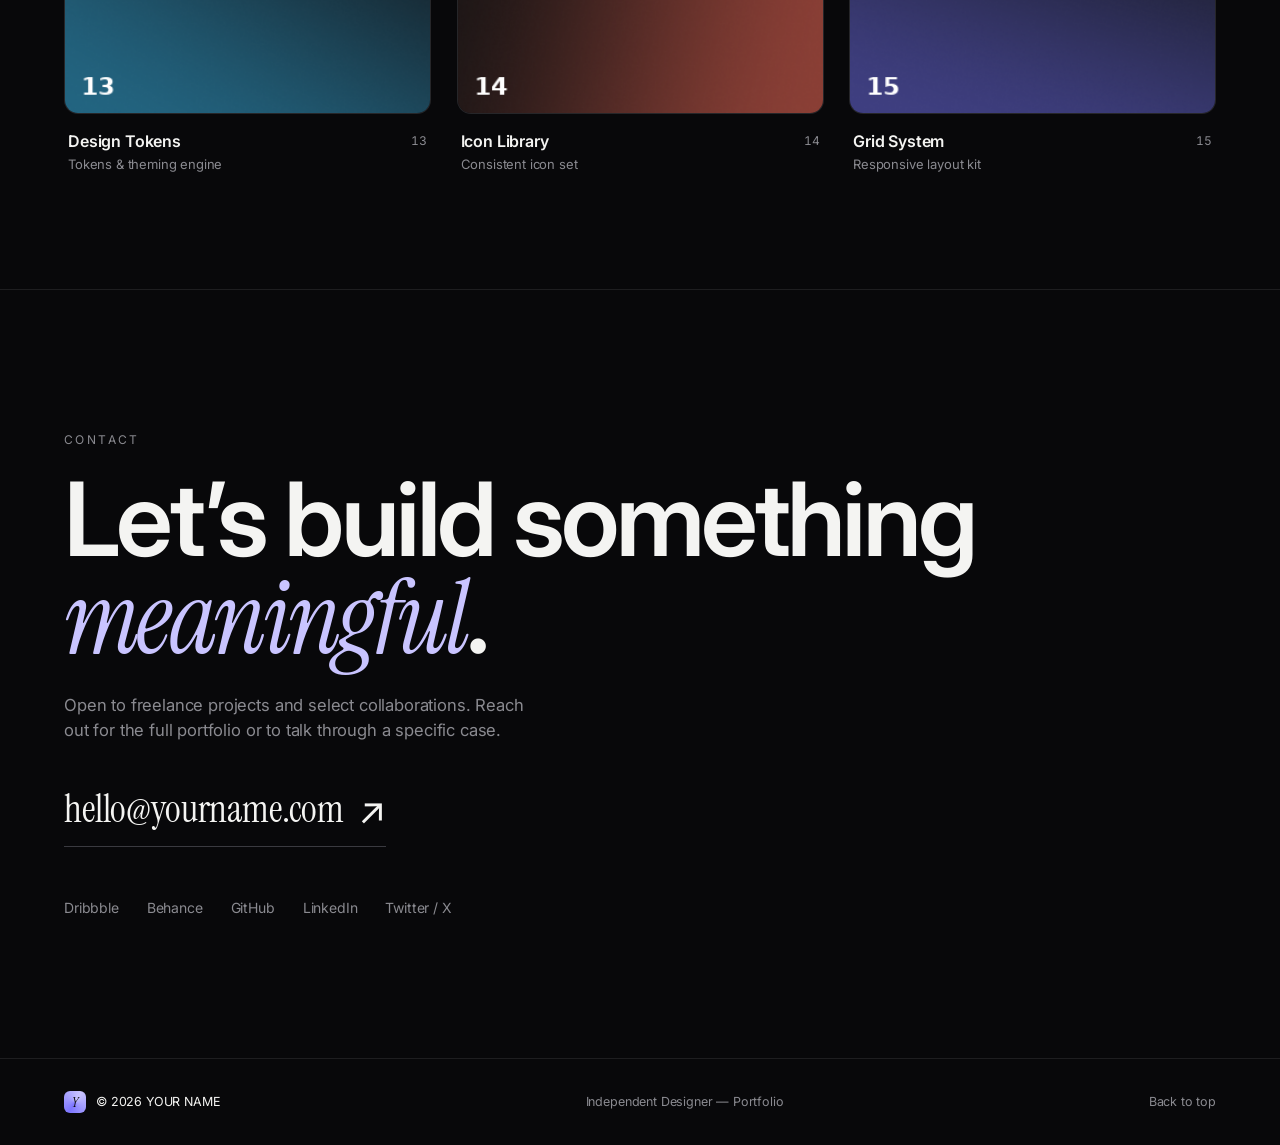
==== commit 50faaaa4: "Add files via upload" ====
--- a/index.html
+++ b/index.html
@@ -1,240 +1,21 @@
 <!DOCTYPE html>
-<html lang="zh-CN">
+<html lang="en">
 <head>
 <meta charset="UTF-8" />
 <meta name="viewport" content="width=device-width, initial-scale=1.0, viewport-fit=cover" />
 <title>YOUR NAME — Selected Works</title>
-<meta name="description" content="综合创作者 · 设计 / 开发 / 实验 作品集" />
+<meta name="description" content="Independent designer — HMI, App, 3D, Tools. Selected works." />
 <link rel="preconnect" href="https://fonts.googleapis.com">
 <link rel="preconnect" href="https://fonts.gstatic.com" crossorigin>
 <link href="https://fonts.googleapis.com/css2?family=Inter:wght@300;400;500;600;700&family=Instrument+Serif:ital@0;1&display=swap" rel="stylesheet">
-<style>
-:root{
-  --bg:#08080a;
-  --bg2:#0d0d10;
-  --ink:#f4f4f2;
-  --muted:#8a8a90;
-  --faint:#3a3a40;
-  --line:rgba(255,255,255,.09);
-  --accent:#c9c4ff;
-  --card:#101014;
-  --pad: clamp(20px, 5vw, 80px);
-  --serif:"Instrument Serif", Georgia, "Times New Roman", serif;
-  --sans:"Inter", -apple-system, BlinkMacSystemFont, "Segoe UI", Helvetica, Arial, sans-serif;
-}
-*{margin:0;padding:0;box-sizing:border-box}
-html{-webkit-text-size-adjust:100%}
-html,body{background:var(--bg);color:var(--ink);font-family:var(--sans)}
-body{overflow-x:hidden;line-height:1.5;-webkit-font-smoothing:antialiased;letter-spacing:-.01em}
-a{color:inherit;text-decoration:none}
-img{display:block;max-width:100%}
-::selection{background:var(--accent);color:#000}
-
-/* ---------- custom cursor ---------- */
-.cursor,.cursor-dot{position:fixed;top:0;left:0;pointer-events:none;z-index:9999;border-radius:50%;
-  transform:translate(-50%,-50%);will-change:transform;mix-blend-mode:difference}
-.cursor{width:36px;height:36px;border:1px solid #fff;transition:width .3s cubic-bezier(.22,1,.36,1),height .3s cubic-bezier(.22,1,.36,1),background .3s,opacity .3s}
-.cursor-dot{width:5px;height:5px;background:#fff}
-.cursor.grow{width:74px;height:74px;background:rgba(255,255,255,.12);border-color:transparent}
-.cursor.grow-text::after{content:attr(data-label);position:absolute;inset:0;display:flex;align-items:center;justify-content:center;font-size:10px;letter-spacing:.12em;color:#fff;text-transform:uppercase}
-@media (hover:none),(pointer:coarse){.cursor,.cursor-dot{display:none}}
-
-/* scroll progress */
-.progress{position:fixed;top:0;left:0;height:2px;width:100%;transform:scaleX(0);transform-origin:0 50%;
-  background:linear-gradient(90deg,var(--accent),#7d76ff);z-index:9000}
-
-/* ---------- preloader ---------- */
-.loader{position:fixed;inset:0;z-index:10000;background:var(--bg);display:flex;align-items:flex-end;justify-content:space-between;
-  padding:var(--pad);transition:transform 1s cubic-bezier(.76,0,.24,1)}
-.loader.done{transform:translateY(-100%)}
-.loader .num{font-family:var(--serif);font-size:clamp(64px,18vw,220px);line-height:.82;letter-spacing:-.03em}
-.loader .lbl{font-size:11px;letter-spacing:.25em;text-transform:uppercase;color:var(--muted);padding-bottom:.6em}
-
-/* ---------- background canvas ---------- */
-#bg{position:fixed;inset:0;z-index:-2;opacity:.9}
-.grain{position:fixed;inset:0;z-index:-1;pointer-events:none;opacity:.05;
-  background-image:url("data:image/svg+xml,%3Csvg xmlns='http://www.w3.org/2000/svg' width='120' height='120'%3E%3Cfilter id='n'%3E%3CfeTurbulence type='fractalNoise' baseFrequency='.85' numOctaves='2'/%3E%3C/filter%3E%3Crect width='100%25' height='100%25' filter='url(%23n)'/%3E%3C/svg%3E");
-  mix-blend-mode:overlay}
-
-/* ---------- nav ---------- */
-nav{position:fixed;top:0;left:0;width:100%;z-index:800;display:flex;align-items:center;justify-content:space-between;
-  padding:22px var(--pad);transition:background .4s,padding .4s,backdrop-filter .4s}
-nav.solid{background:rgba(8,8,10,.6);backdrop-filter:blur(14px);border-bottom:1px solid var(--line);padding-top:16px;padding-bottom:16px}
-.brand{display:flex;align-items:center;gap:12px;font-weight:600;font-size:14px;letter-spacing:.02em}
-.brand .mark{width:26px;height:26px;border-radius:7px;background:conic-gradient(from 210deg,#7d76ff,#c9c4ff,#7d76ff);display:grid;place-items:center;font-family:var(--serif);color:#0a0a0a;font-size:16px;font-style:italic}
-.navlinks{display:flex;gap:34px;font-size:13px;color:var(--muted)}
-.navlinks a{position:relative;transition:color .3s}
-.navlinks a::after{content:"";position:absolute;left:0;bottom:-4px;height:1px;width:0;background:var(--ink);transition:width .35s cubic-bezier(.22,1,.36,1)}
-.navlinks a:hover{color:var(--ink)}
-.navlinks a:hover::after{width:100%}
-.navcta{border:1px solid var(--line);padding:9px 18px;border-radius:100px;font-size:12.5px;letter-spacing:.03em;
-  display:flex;align-items:center;gap:8px;transition:background .35s,color .35s,border-color .35s}
-.navcta:hover{background:var(--ink);color:#0a0a0a;border-color:var(--ink)}
-.navcta .dot{width:6px;height:6px;border-radius:50%;background:#4ade80;box-shadow:0 0 0 0 rgba(74,222,128,.6);animation:pulse 2s infinite}
-@keyframes pulse{0%{box-shadow:0 0 0 0 rgba(74,222,128,.5)}70%{box-shadow:0 0 0 8px rgba(74,222,128,0)}100%{box-shadow:0 0 0 0 rgba(74,222,128,0)}}
-.burger{display:none;flex-direction:column;gap:5px;cursor:pointer;padding:6px}
-.burger span{width:22px;height:2px;background:var(--ink);transition:.3s}
-
-/* ---------- hero ---------- */
-.hero{min-height:100svh;position:relative;display:flex;flex-direction:column;justify-content:center;padding:0 var(--pad);padding-top:80px}
-.hero h1{font-size:clamp(44px,8.4vw,150px);line-height:.94;font-weight:600;letter-spacing:-.035em;max-width:15ch}
-.hero h1 .em{font-family:var(--serif);font-style:italic;font-weight:400;letter-spacing:-.01em;color:var(--accent)}
-.reveal-line{display:block;overflow:hidden}
-.reveal-line>span{display:block;transform:translateY(110%);transition:transform 1s cubic-bezier(.22,1,.36,1)}
-.hero.in .reveal-line>span{transform:translateY(0)}
-.hero .sub{margin-top:34px;max-width:42ch;color:var(--muted);font-size:clamp(15px,1.4vw,18px);opacity:0;transform:translateY(20px);transition:.9s .5s cubic-bezier(.22,1,.36,1)}
-.hero.in .sub{opacity:1;transform:none}
-.hero .row{margin-top:44px;display:flex;align-items:center;gap:26px;flex-wrap:wrap;opacity:0;transform:translateY(20px);transition:.9s .68s cubic-bezier(.22,1,.36,1)}
-.hero.in .row{opacity:1;transform:none}
-.btn{display:inline-flex;align-items:center;gap:14px;background:var(--ink);color:#0a0a0a;padding:15px 26px;border-radius:100px;
-  font-size:13px;letter-spacing:.05em;text-transform:uppercase;font-weight:600;overflow:hidden;position:relative}
-.btn span{position:relative;z-index:2}
-.btn::before{content:"";position:absolute;inset:0;background:var(--accent);transform:translateY(101%);transition:transform .5s cubic-bezier(.76,0,.24,1);z-index:1}
-.btn:hover::before{transform:translateY(0)}
-.btn .arw{transition:transform .4s;position:relative;z-index:2}
-.btn:hover .arw{transform:translate(4px,-4px)}
-.hero .meta{color:var(--muted);font-size:13px}
-
-/* rotating badge */
-.badge{position:absolute;top:22%;right:var(--pad);width:132px;height:132px;pointer-events:none;opacity:0;transition:opacity 1s 1s}
-.hero.in .badge{opacity:1}
-.badge svg{width:100%;height:100%;animation:spin 18s linear infinite}
-.badge text{font-size:8.2px;letter-spacing:.24em;fill:var(--muted);text-transform:uppercase;font-family:var(--sans)}
-.badge .arrow{position:absolute;inset:0;display:grid;place-items:center;font-size:22px;color:var(--ink)}
-@keyframes spin{to{transform:rotate(360deg)}}
-
-.scrollcue{position:absolute;bottom:30px;left:var(--pad);display:flex;align-items:center;gap:12px;font-size:11px;
-  letter-spacing:.2em;text-transform:uppercase;color:var(--muted)}
-.scrollcue .bar{width:44px;height:1px;background:var(--faint);position:relative;overflow:hidden}
-.scrollcue .bar::after{content:"";position:absolute;inset:0;background:var(--ink);transform:translateX(-100%);animation:sweep 2.2s infinite}
-@keyframes sweep{50%{transform:translateX(0)}100%{transform:translateX(100%)}}
-
-/* ---------- marquee ---------- */
-.marquee{border-top:1px solid var(--line);border-bottom:1px solid var(--line);padding:26px 0;overflow:hidden;white-space:nowrap;background:var(--bg2)}
-.marquee .track{display:inline-flex;gap:52px;will-change:transform}
-.marquee span{font-family:var(--serif);font-style:italic;font-size:clamp(26px,4vw,54px);color:var(--faint);display:inline-flex;align-items:center;gap:52px}
-.marquee span::after{content:"✦";font-size:.5em;color:var(--accent);font-style:normal}
-
-/* ---------- section shell ---------- */
-section{position:relative}
-.works{padding:clamp(70px,10vw,140px) var(--pad) 40px}
-.sec-head{display:flex;justify-content:space-between;align-items:flex-end;gap:30px;flex-wrap:wrap;margin-bottom:14px}
-.sec-head h2{font-size:clamp(13px,1.3vw,15px);text-transform:uppercase;letter-spacing:.18em;color:var(--muted);font-weight:500;display:flex;align-items:center;gap:12px}
-.sec-head h2::before{content:"";width:34px;height:1px;background:var(--faint)}
-.sec-head .count{font-family:var(--serif);font-size:clamp(40px,6vw,86px);line-height:1;letter-spacing:-.02em}
-
-/* filter */
-.filter{display:flex;gap:8px;flex-wrap:wrap;margin:36px 0 54px}
-.filter button{border:1px solid var(--line);background:transparent;color:var(--muted);padding:10px 20px;border-radius:100px;
-  font-size:13px;cursor:pointer;font-family:var(--sans);transition:.35s;letter-spacing:.02em}
-.filter button:hover{color:var(--ink);border-color:var(--muted)}
-.filter button.active{background:var(--ink);color:#0a0a0a;border-color:var(--ink)}
-
-/* group heading */
-.group{margin-bottom:clamp(60px,8vw,120px)}
-.group-title{display:grid;grid-template-columns:1fr;gap:8px;margin-bottom:34px}
-.group-title h3{font-size:clamp(30px,5vw,64px);font-weight:600;letter-spacing:-.03em;line-height:1}
-.group-title h3 .idx{font-family:var(--serif);font-style:italic;color:var(--accent);font-size:.5em;vertical-align:super;margin-right:.3em}
-.group-title p{color:var(--muted);font-size:14px;max-width:46ch}
-
-/* grid */
-.grid{display:grid;grid-template-columns:repeat(3,1fr);gap:clamp(16px,2vw,30px)}
-.card{position:relative;cursor:pointer;opacity:0;transform:translateY(46px);transition:opacity .8s cubic-bezier(.22,1,.36,1),transform .8s cubic-bezier(.22,1,.36,1)}
-.card.in{opacity:1;transform:none}
-.card .thumb{position:relative;aspect-ratio:336/252;border-radius:14px;overflow:hidden;background:var(--card);border:1px solid var(--line);
-  transform-style:preserve-3d;transition:box-shadow .5s}
-.card .thumb img{width:100%;height:100%;object-fit:cover;transform:scale(1.02);transition:transform .8s cubic-bezier(.22,1,.36,1);filter:saturate(1.05)}
-.card:hover .thumb img{transform:scale(1.08)}
-.card .thumb::after{content:"";position:absolute;inset:0;background:linear-gradient(180deg,transparent 55%,rgba(0,0,0,.55));opacity:0;transition:opacity .5s}
-.card:hover .thumb::after{opacity:1}
-.card .view{position:absolute;left:16px;bottom:16px;z-index:3;display:flex;align-items:center;gap:9px;font-size:12px;letter-spacing:.05em;
-  text-transform:uppercase;color:#fff;opacity:0;transform:translateY(10px);transition:.5s}
-.card:hover .view{opacity:1;transform:none}
-.card .view .ic{width:30px;height:30px;border-radius:50%;background:var(--ink);color:#0a0a0a;display:grid;place-items:center}
-.card .meta{display:flex;justify-content:space-between;align-items:flex-start;padding:16px 4px 0;gap:16px}
-.card .meta .no{font-size:12px;color:var(--muted);font-variant-numeric:tabular-nums;padding-top:3px}
-.card .meta .t{font-size:16px;font-weight:600;letter-spacing:-.01em}
-.card .meta .d{font-size:13px;color:var(--muted);margin-top:2px}
-.card .meta .tag{font-size:11px;color:var(--muted);border:1px solid var(--line);padding:4px 10px;border-radius:100px;white-space:nowrap}
-.card.hide{display:none}
-
-/* ---------- stats ---------- */
-.stats{padding:clamp(70px,10vw,130px) var(--pad);border-top:1px solid var(--line);display:grid;grid-template-columns:repeat(4,1fr);gap:30px}
-.stat .n{font-family:var(--serif);font-size:clamp(50px,8vw,110px);line-height:1;letter-spacing:-.02em}
-.stat .n .plus{color:var(--accent)}
-.stat .c{color:var(--muted);font-size:13px;margin-top:10px;letter-spacing:.02em}
-
-/* ---------- contact ---------- */
-.contact{padding:clamp(80px,12vw,180px) var(--pad);border-top:1px solid var(--line);position:relative;overflow:hidden}
-.contact h2{font-size:clamp(44px,10vw,170px);line-height:.92;font-weight:600;letter-spacing:-.035em}
-.contact h2 .em{font-family:var(--serif);font-style:italic;font-weight:400;color:var(--accent)}
-.contact .lead{margin-top:30px;color:var(--muted);max-width:44ch;font-size:clamp(15px,1.5vw,18px)}
-.contact .mail{display:inline-flex;align-items:center;gap:16px;margin-top:44px;font-size:clamp(20px,3vw,40px);
-  font-family:var(--serif);border-bottom:1px solid var(--faint);padding-bottom:10px;transition:border-color .4s}
-.contact .mail:hover{border-color:var(--ink)}
-.contact .mail .arw{font-family:var(--sans);transition:transform .4s}
-.contact .mail:hover .arw{transform:translate(6px,-6px)}
-.socials{margin-top:60px;display:flex;gap:30px;flex-wrap:wrap;font-size:14px}
-.socials a{color:var(--muted);position:relative;transition:color .3s}
-.socials a:hover{color:var(--ink)}
-
-/* ---------- footer ---------- */
-footer{padding:36px var(--pad);border-top:1px solid var(--line);display:flex;justify-content:space-between;align-items:center;
-  gap:20px;flex-wrap:wrap;color:var(--muted);font-size:12.5px}
-footer .brand2{display:flex;align-items:center;gap:10px;color:var(--ink)}
-.totop{cursor:pointer;display:flex;align-items:center;gap:8px;transition:color .3s}
-.totop:hover{color:var(--ink)}
-
-/* reveal util */
-.rise{opacity:0;transform:translateY(40px);transition:opacity .9s cubic-bezier(.22,1,.36,1),transform .9s cubic-bezier(.22,1,.36,1)}
-.rise.in{opacity:1;transform:none}
-
-/* ---------- responsive ---------- */
-@media (max-width:1024px){
-  .grid{grid-template-columns:repeat(2,1fr)}
-  .stats{grid-template-columns:repeat(2,1fr);gap:44px 30px}
-  .badge{width:104px;height:104px;top:18%}
-}
-@media (max-width:640px){
-  .navlinks,.navcta{display:none}
-  .burger{display:flex}
-  .grid{grid-template-columns:1fr}
-  .stats{grid-template-columns:1fr 1fr}
-  .badge{display:none}
-  .hero{padding-top:96px}
-  .sec-head{align-items:flex-start}
-  .card{opacity:1;transform:none} /* ensure content shows even if observer misses */
-  .card.js .card-inner{}
-}
-/* mobile menu (hidden entirely on desktop; only shown < 640px) */
-.mobmenu{display:none;position:fixed;inset:0;z-index:850;background:var(--bg);flex-direction:column;justify-content:center;gap:8px;
-  padding:var(--pad);transform:translateY(-100%);transition:transform .7s cubic-bezier(.76,0,.24,1);pointer-events:none}
-@media (max-width:640px){.mobmenu{display:flex}}
-.mobmenu.open{transform:none;pointer-events:auto}
-.mobmenu a{font-size:12vw;font-weight:600;letter-spacing:-.03em}
-.mobmenu .close{position:absolute;top:22px;right:var(--pad);font-size:14px;letter-spacing:.1em;text-transform:uppercase;cursor:pointer}
-.mobmenu .mm-foot{margin-top:40px;font-size:14px;color:var(--muted);font-weight:400;letter-spacing:0}
-
-@media (prefers-reduced-motion:reduce){
-  *{animation-duration:.001ms!important;transition-duration:.001ms!important}
-  .reveal-line>span{transform:none}
-}
-</style>
+<link rel="stylesheet" href="style.css">
+<script>document.documentElement.className+=' js-anim';</script>
 </head>
 <body>
 
-<!-- cursor -->
 <div class="cursor" id="cursor"></div>
 <div class="cursor-dot" id="cursorDot"></div>
 <div class="progress" id="progress"></div>
-
-<!-- preloader -->
-<div class="loader" id="loader">
-  <div class="num" id="loadNum">00</div>
-  <div class="lbl">Selected Works — 2024 / 2026</div>
-</div>
-
-<!-- animated background -->
 <canvas id="bg"></canvas>
 <div class="grain"></div>
 
@@ -242,347 +23,72 @@
 <nav id="nav">
   <a href="#top" class="brand" data-cursor><span class="mark">Y</span> YOUR NAME</a>
   <div class="navlinks">
-    <a href="#works">Works</a>
-    <a href="#about">About</a>
-    <a href="#lab">Lab</a>
-    <a href="#contact">Contact</a>
+    <a href="#works" data-i18n="nav_works">Works</a>
+    <a href="#contact" data-i18n="nav_contact">Contact</a>
   </div>
-  <a href="#contact" class="navcta" data-cursor><span class="dot"></span> 可接洽合作</a>
-  <div class="burger" id="burger"><span></span><span></span><span></span></div>
+  <div class="navright">
+    <div class="lang" id="lang">
+      <button data-lang="en" class="on">EN</button>
+      <button data-lang="zh">中</button>
+    </div>
+    <span class="badge-avail" data-cursor><span class="dot"></span> <span data-i18n="badge">Available for work</span></span>
+    <div class="burger" id="burger"><span></span><span></span><span></span></div>
+  </div>
 </nav>
 
-<!-- mobile menu -->
 <div class="mobmenu" id="mobmenu">
-  <div class="close" id="mmClose">Close ✕</div>
-  <a href="#works">Works</a>
-  <a href="#about">About</a>
-  <a href="#lab">Lab</a>
-  <a href="#contact">Contact</a>
-  <div class="mm-foot">hello@yourname.com</div>
+  <div class="cl" id="mmClose">Close ✕</div>
+  <a href="#works" data-i18n="nav_works">Works</a>
+  <a href="#contact" data-i18n="nav_contact">Contact</a>
+  <div class="mf">hello@yourname.com</div>
 </div>
 
-<!-- hero -->
+<!-- compact hero -->
 <header class="hero" id="top">
-  <h1>
-    <span class="reveal-line"><span>打造有 <span class="em">情绪</span></span></span>
-    <span class="reveal-line"><span>与秩序的</span></span>
-    <span class="reveal-line"><span>数字作品。</span></span>
-  </h1>
-  <p class="sub">综合创作者 —— 游走于设计、开发与实验之间。这里是精选项目的入口,加载更轻、访问更快,完整作品集另附。</p>
-  <div class="row">
-    <a href="#works" class="btn" data-cursor><span>探索作品</span> <span class="arw">↗</span></a>
-    <span class="meta">Design · Engineering · Experiments</span>
+  <div class="eyebrow reveal" data-i18n="hero_eyebrow">Selected Works — 2024 / 26</div>
+  <h1 id="heroTitle" class="reveal"></h1>
+  <p class="sub reveal" id="heroSub"></p>
+  <div class="cta-row reveal">
+    <a href="#works" class="btn" data-cursor><span data-i18n="scroll">Scroll to works</span> <span class="arw">↓</span></a>
   </div>
-
-  <div class="badge" data-cursor>
-    <svg viewBox="0 0 100 100">
-      <defs><path id="circlePath" d="M50,50 m-37,0 a37,37 0 1,1 74,0 a37,37 0 1,1 -74,0"/></defs>
-      <text><textPath href="#circlePath">MINIMAL · EMOTIONAL · CRAFTED · </textPath></text>
-    </svg>
-    <div class="arrow">↗</div>
-  </div>
-
-  <div class="scrollcue"><span class="bar"></span> Scroll</div>
 </header>
 
-<!-- marquee -->
-<div class="marquee" id="marquee">
-  <div class="track">
-    <span>Interface</span><span>Motion</span><span>Systems</span><span>Prototype</span><span>Brand</span><span>Shader</span>
-    <span>Interface</span><span>Motion</span><span>Systems</span><span>Prototype</span><span>Brand</span><span>Shader</span>
-  </div>
+<!-- works label -->
+<div class="workshead" id="works">
+  <span class="lbl" data-i18n="works_label">Selected Works</span>
+  <span class="cnt" id="totalCount">00</span>
 </div>
 
-<!-- works -->
-<section class="works" id="works">
-  <div class="sec-head rise">
-    <h2>Selected Works</h2>
-    <div class="count" data-count="15">00</div>
-  </div>
+<!-- sticky filter / jump tabs -->
+<div class="filterbar" id="filterbar">
+  <div class="filter" id="filter"></div>
+</div>
 
-  <div class="filter" id="filter">
-    <button class="active" data-f="all">全部</button>
-    <button data-f="design">设计</button>
-    <button data-f="dev">开发</button>
-    <button data-f="lab">实验</button>
-  </div>
-
-  <!-- GROUP 1: DESIGN -->
-  <div class="group" data-cat="design" id="about">
-    <div class="group-title rise">
-      <h3><span class="idx">01</span>设计 · Design</h3>
-      <p>品牌系统、界面与移动体验 —— 强调清晰、层次与情绪。</p>
-    </div>
-    <div class="grid" data-grid></div>
-  </div>
-
-  <!-- GROUP 2: DEV -->
-  <div class="group" data-cat="dev">
-    <div class="group-title rise">
-      <h3><span class="idx">02</span>开发 · Engineering</h3>
-      <p>Web 应用、工具与开源库 —— 从像素到架构的完整实现。</p>
-    </div>
-    <div class="grid" data-grid></div>
-  </div>
-
-  <!-- GROUP 3: LAB -->
-  <div class="group" data-cat="lab" id="lab">
-    <div class="group-title rise">
-      <h3><span class="idx">03</span>实验 · Lab</h3>
-      <p>生成艺术、着色器与交互玩具 —— 纯粹为了好奇心的探索。</p>
-    </div>
-    <div class="grid" data-grid></div>
-  </div>
-</section>
-
-<!-- stats -->
-<section class="stats">
-  <div class="stat rise"><div class="n"><span data-num="8">0</span><span class="plus">+</span></div><div class="c">年创作经验</div></div>
-  <div class="stat rise"><div class="n"><span data-num="120">0</span><span class="plus">+</span></div><div class="c">已交付项目</div></div>
-  <div class="stat rise"><div class="n"><span data-num="30">0</span><span class="plus">+</span></div><div class="c">合作品牌</div></div>
-  <div class="stat rise"><div class="n"><span data-num="99">0</span><span class="plus">%</span></div><div class="c">项目好评</div></div>
-</section>
+<!-- work sections (built by JS) -->
+<main id="worksWrap"></main>
 
 <!-- contact -->
 <section class="contact" id="contact">
-  <h2 class="rise">一起做点 <span class="em">有意义</span><br>的东西。</h2>
-  <p class="lead rise">目前开放自由职业与有趣的合作机会。无论是完整作品集还是具体项目细节,都欢迎聊聊。</p>
-  <br>
-  <a href="mailto:hello@yourname.com" class="mail rise" data-cursor>hello@yourname.com <span class="arw">↗</span></a>
-  <div class="socials rise">
+  <div class="kicker reveal" data-i18n="contact_kicker">Contact</div>
+  <h2 class="reveal" id="contactTitle"></h2>
+  <p class="lead reveal" id="contactLead"></p>
+  <a href="mailto:hello@yourname.com" class="mail reveal" data-cursor>hello@yourname.com <span class="arw">↗</span></a>
+  <div class="socials reveal">
     <a href="#" data-cursor>Dribbble</a>
+    <a href="#" data-cursor>Behance</a>
     <a href="#" data-cursor>GitHub</a>
-    <a href="#" data-cursor>Behance</a>
     <a href="#" data-cursor>LinkedIn</a>
     <a href="#" data-cursor>Twitter / X</a>
   </div>
 </section>
 
 <footer>
-  <div class="brand2"><span class="mark" style="width:22px;height:22px;border-radius:6px;background:conic-gradient(from 210deg,#7d76ff,#c9c4ff,#7d76ff);display:grid;place-items:center;font-family:var(--serif);color:#0a0a0a;font-size:13px;font-style:italic">Y</span> © 2026 YOUR NAME</div>
-  <div>综合创作者 · 作品集入口</div>
-  <div class="totop" id="totop" data-cursor>回到顶部 ↑</div>
+  <div class="brand2"><span class="mark">Y</span> © 2026 YOUR NAME</div>
+  <div data-i18n="footer_role">Independent Designer — Portfolio</div>
+  <div class="totop" id="totop" data-cursor data-i18n="to_top">Back to top</div>
 </footer>
 
-<script>
-/* ============ data ============ */
-const PROJECTS = {
-  design:[
-    {t:"品牌系统 Aurora",d:"Visual identity & tokens",tag:"Branding"},
-    {t:"移动 App 界面",d:"Companion app for EV",tag:"Product"},
-    {t:"数据仪表盘",d:"Analytics dashboard",tag:"Web"},
-    {t:"HMI 概念",d:"Automotive interface",tag:"HMI"},
-    {t:"设计系统套件",d:"Components & guidelines",tag:"System"},
-  ],
-  dev:[
-    {t:"前端框架实验",d:"Reactive rendering core",tag:"Framework"},
-    {t:"命令行工具",d:"DX-focused CLI",tag:"Tooling"},
-    {t:"API 网关",d:"Edge routing layer",tag:"Backend"},
-    {t:"可视化引擎",d:"Canvas / WebGL charts",tag:"DataViz"},
-    {t:"开源组件库",d:"Headless UI kit",tag:"OSS"},
-  ],
-  lab:[
-    {t:"生成艺术",d:"Generative poster series",tag:"Creative"},
-    {t:"3D 场景实验",d:"Realtime WebGL scene",tag:"3D"},
-    {t:"动效研究",d:"Motion & easing studies",tag:"Motion"},
-    {t:"着色器游乐场",d:"GLSL fragment toys",tag:"Shader"},
-    {t:"声音玩具",d:"Interactive audio-visual",tag:"Audio"},
-  ]
-};
-
-/* build cards, thumbnails indexed 01..15 */
-let idx=0;
-document.querySelectorAll('.group').forEach(group=>{
-  const cat=group.dataset.cat;
-  const grid=group.querySelector('[data-grid]');
-  PROJECTS[cat].forEach(p=>{
-    idx++;
-    const n=String(idx).padStart(2,'0');
-    const el=document.createElement('a');
-    el.href='#';
-    el.className='card js';
-    el.dataset.cat=cat;
-    el.dataset.cursor='';
-    el.dataset.cursorLabel='View';
-    el.innerHTML=`
-      <div class="thumb" data-tilt>
-        <img src="image/thumb-${n}.png" alt="${p.t}" loading="lazy">
-        <div class="view"><span class="ic">↗</span> View case</div>
-      </div>
-      <div class="meta">
-        <div>
-          <div class="t">${p.t}</div>
-          <div class="d">${p.d}</div>
-        </div>
-        <div class="no">${n} <span class="tag">${p.tag}</span></div>
-      </div>`;
-    grid.appendChild(el);
-  });
-});
-
-/* ============ preloader ============ */
-(function(){
-  const loader=document.getElementById('loader'), num=document.getElementById('loadNum');
-  let n=0;
-  const t=setInterval(()=>{
-    n+=Math.floor(Math.random()*11)+4; if(n>=100){n=100;clearInterval(t);
-      num.textContent='100';
-      setTimeout(()=>{loader.classList.add('done');document.querySelector('.hero').classList.add('in');document.body.style.overflow='';},420);
-    }
-    num.textContent=String(n).padStart(2,'0');
-  },90);
-  document.body.style.overflow='hidden';
-})();
-
-/* ============ custom cursor + magnetic ============ */
-(function(){
-  const c=document.getElementById('cursor'), d=document.getElementById('cursorDot');
-  let mx=innerWidth/2,my=innerHeight/2,cx=mx,cy=my;
-  addEventListener('mousemove',e=>{mx=e.clientX;my=e.clientY;d.style.transform=`translate(${mx}px,${my}px) translate(-50%,-50%)`;});
-  (function loop(){cx+=(mx-cx)*.16;cy+=(my-cy)*.16;c.style.transform=`translate(${cx}px,${cy}px) translate(-50%,-50%)`;requestAnimationFrame(loop);})();
-  const hoverables='[data-cursor], a, button';
-  document.querySelectorAll(hoverables).forEach(el=>{
-    el.addEventListener('mouseenter',()=>{c.classList.add('grow'); if(el.dataset.cursorLabel){c.classList.add('grow-text');c.setAttribute('data-label',el.dataset.cursorLabel);} });
-    el.addEventListener('mouseleave',()=>{c.classList.remove('grow','grow-text');});
-  });
-  // magnetic buttons
-  document.querySelectorAll('.btn,.navcta,.mark,.totop').forEach(el=>{
-    el.addEventListener('mousemove',e=>{const r=el.getBoundingClientRect();const x=e.clientX-r.left-r.width/2;const y=e.clientY-r.top-r.height/2;el.style.transform=`translate(${x*.28}px,${y*.34}px)`;});
-    el.addEventListener('mouseleave',()=>{el.style.transform='';el.style.transition='transform .5s cubic-bezier(.22,1,.36,1)';setTimeout(()=>el.style.transition='',500);});
-  });
-})();
-
-/* ============ nav + progress + mobile menu ============ */
-(function(){
-  const nav=document.getElementById('nav'),prog=document.getElementById('progress');
-  const onScroll=()=>{
-    const y=scrollY;nav.classList.toggle('solid',y>40);
-    const h=document.documentElement.scrollHeight-innerHeight;
-    prog.style.transform=`scaleX(${Math.min(1,y/h)})`;
-  };
-  addEventListener('scroll',onScroll,{passive:true});onScroll();
-  const mm=document.getElementById('mobmenu');
-  document.getElementById('burger').onclick=()=>mm.classList.add('open');
-  document.getElementById('mmClose').onclick=()=>mm.classList.remove('open');
-  mm.querySelectorAll('a').forEach(a=>a.onclick=()=>mm.classList.remove('open'));
-  document.getElementById('totop').onclick=()=>scrollTo({top:0,behavior:'smooth'});
-})();
-
-/* ============ reveal on scroll ============ */
-(function(){
-  const io=new IntersectionObserver((es)=>{es.forEach(e=>{if(e.isIntersecting){e.target.classList.add('in');io.unobserve(e.target);}});},{threshold:.14,rootMargin:'0px 0px -8% 0px'});
-  document.querySelectorAll('.rise,.card').forEach((el,i)=>{el.style.transitionDelay=(el.classList.contains('card')?(i%3)*70:0)+'ms';io.observe(el);});
-})();
-
-/* ============ counters ============ */
-(function(){
-  const run=(el,to,suffix='')=>{
-    let s=null,dur=1600;
-    const step=t=>{if(!s)s=t;const p=Math.min(1,(t-s)/dur);const e=1-Math.pow(1-p,3);el.textContent=Math.floor(e*to);if(p<1)requestAnimationFrame(step);else el.textContent=to;};
-    requestAnimationFrame(step);
-  };
-  const io=new IntersectionObserver((es)=>{es.forEach(e=>{if(e.isIntersecting){const el=e.target;run(el,+el.dataset.num);io.unobserve(el);}});},{threshold:.5});
-  document.querySelectorAll('[data-num]').forEach(el=>io.observe(el));
-  // section count 00 -> 15
-  const cnt=document.querySelector('[data-count]');
-  if(cnt){const io2=new IntersectionObserver((es)=>{es.forEach(e=>{if(e.isIntersecting){let v=0,to=+cnt.dataset.count;const t=setInterval(()=>{v++;cnt.textContent=String(v).padStart(2,'0');if(v>=to)clearInterval(t);},70);io2.unobserve(cnt);}});},{threshold:.6});io2.observe(cnt);}
-})();
-
-/* ============ filter ============ */
-(function(){
-  const btns=document.querySelectorAll('#filter button');
-  btns.forEach(b=>b.onclick=()=>{
-    btns.forEach(x=>x.classList.remove('active'));b.classList.add('active');
-    const f=b.dataset.f;
-    document.querySelectorAll('.group').forEach(g=>{
-      const show=(f==='all'||g.dataset.cat===f);
-      g.style.display=show?'':'none';
-    });
-  });
-})();
-
-/* ============ 3D tilt cards ============ */
-(function(){
-  if(matchMedia('(pointer:coarse)').matches)return;
-  document.querySelectorAll('[data-tilt]').forEach(el=>{
-    el.addEventListener('mousemove',e=>{
-      const r=el.getBoundingClientRect();
-      const px=(e.clientX-r.left)/r.width-.5, py=(e.clientY-r.top)/r.height-.5;
-      el.style.transform=`perspective(800px) rotateX(${-py*7}deg) rotateY(${px*9}deg) translateZ(6px)`;
-    });
-    el.addEventListener('mouseleave',()=>{el.style.transform='';el.style.transition='transform .6s cubic-bezier(.22,1,.36,1)';setTimeout(()=>el.style.transition='',600);});
-  });
-})();
-
-/* ============ marquee + scroll-velocity skew ============ */
-(function(){
-  const track=document.querySelector('#marquee .track');
-  let base=0,vel=.4,last=0,lastY=0,skewEl=document.querySelectorAll('.group,.stats');
-  function frame(t){
-    // marquee auto + velocity
-    base-=vel;
-    const w=track.scrollWidth/2;
-    if(-base>=w)base+=w;
-    track.style.transform=`translateX(${base}px)`;
-    requestAnimationFrame(frame);
-  }
-  requestAnimationFrame(frame);
-  // velocity-based skew on scroll (subtle "炫技")
-  let raf,curSkew=0,tgtSkew=0;
-  addEventListener('scroll',()=>{
-    const y=scrollY;const dv=y-lastY;lastY=y;
-    tgtSkew=Math.max(-6,Math.min(6,dv*.25));
-  },{passive:true});
-  (function sk(){curSkew+=(tgtSkew-curSkew)*.1;tgtSkew*=.9;
-    document.querySelectorAll('.grid').forEach(g=>g.style.transform=`skewY(${curSkew*.14}deg)`);
-    requestAnimationFrame(sk);})();
-})();
-
-/* ============ parallax hero ============ */
-(function(){
-  const h1=document.querySelector('.hero h1'),sub=document.querySelector('.hero .sub');
-  addEventListener('scroll',()=>{const y=scrollY;if(y<innerHeight){h1.style.transform=`translateY(${y*.18}px)`;h1.style.opacity=String(1-y/innerHeight*.9);}},{passive:true});
-})();
-
-/* ============ animated background (flowing gradient blobs) ============ */
-(function(){
-  const cv=document.getElementById('bg');
-  if(matchMedia('(prefers-reduced-motion:reduce)').matches){cv.style.display='none';return;}
-  const ctx=cv.getContext('2d');
-  let W,H,DPR=Math.min(2,devicePixelRatio||1);
-  const blobs=[
-    {x:.2,y:.3,r:.5,c:[125,118,255],vx:.00006,vy:.00009},
-    {x:.8,y:.25,r:.42,c:[80,160,180],vx:-.00008,vy:.00006},
-    {x:.6,y:.8,r:.55,c:[200,120,150],vx:.00005,vy:-.00007},
-    {x:.35,y:.7,r:.4,c:[90,80,200],vx:-.00006,vy:-.00005},
-  ];
-  function resize(){W=cv.width=innerWidth*DPR;H=cv.height=innerHeight*DPR;cv.style.width=innerWidth+'px';cv.style.height=innerHeight+'px';}
-  resize();addEventListener('resize',resize);
-  let t=0;
-  function draw(){
-    t++;
-    ctx.clearRect(0,0,W,H);
-    ctx.globalCompositeOperation='lighter';
-    blobs.forEach((b,i)=>{
-      b.x+=Math.sin(t*b.vx*60+i)*.0008+b.vx*40;
-      b.y+=Math.cos(t*b.vy*60+i)*.0008+b.vy*40;
-      if(b.x<-.2)b.x=1.2; if(b.x>1.2)b.x=-.2; if(b.y<-.2)b.y=1.2; if(b.y>1.2)b.y=-.2;
-      const cx=b.x*W,cy=b.y*H,rr=b.r*Math.max(W,H);
-      const g=ctx.createRadialGradient(cx,cy,0,cx,cy,rr);
-      g.addColorStop(0,`rgba(${b.c[0]},${b.c[1]},${b.c[2]},.20)`);
-      g.addColorStop(1,'rgba(0,0,0,0)');
-      ctx.fillStyle=g;ctx.beginPath();ctx.arc(cx,cy,rr,0,Math.PI*2);ctx.fill();
-    });
-    ctx.globalCompositeOperation='source-over';
-    requestAnimationFrame(draw);
-  }
-  draw();
-})();
-
-/* smooth anchor scrolling */
-document.querySelectorAll('a[href^="#"]').forEach(a=>{
-  a.addEventListener('click',e=>{const id=a.getAttribute('href');if(id.length>1){const el=document.querySelector(id);if(el){e.preventDefault();el.scrollIntoView({behavior:'smooth',block:'start'});}}});
-});
-</script>
+<script src="projects.js"></script>
+<script src="main.js"></script>
 </body>
 </html>
--- a/style.css
+++ b/style.css
@@ -0,0 +1,213 @@
+/* ============================================================
+   Portfolio — shared styles (index + project detail)
+   ============================================================ */
+:root{
+  --bg:#08080a;
+  --bg2:#0d0d10;
+  --ink:#f4f4f2;
+  --muted:#8a8a90;
+  --faint:#3a3a40;
+  --line:rgba(255,255,255,.09);
+  --line2:rgba(255,255,255,.14);
+  --accent:#c9c4ff;
+  --accent2:#7d76ff;
+  --card:#101014;
+  --nav-h:66px;
+  --pad:clamp(20px,5vw,72px);
+  --serif:"Instrument Serif", Georgia, "Times New Roman", serif;
+  --sans:"Inter", -apple-system, BlinkMacSystemFont, "Segoe UI", "PingFang SC", "Microsoft YaHei", Helvetica, Arial, sans-serif;
+}
+*{margin:0;padding:0;box-sizing:border-box}
+html{-webkit-text-size-adjust:100%;scroll-behavior:smooth}
+html,body{background:var(--bg);color:var(--ink);font-family:var(--sans)}
+body{overflow-x:hidden;line-height:1.5;-webkit-font-smoothing:antialiased;letter-spacing:-.01em}
+a{color:inherit;text-decoration:none}
+img{display:block;max-width:100%}
+::selection{background:var(--accent);color:#000}
+.serif{font-family:var(--serif)}
+
+/* cursor */
+.cursor,.cursor-dot{position:fixed;top:0;left:0;pointer-events:none;z-index:9999;border-radius:50%;transform:translate(-50%,-50%);will-change:transform;mix-blend-mode:difference}
+.cursor{width:34px;height:34px;border:1px solid #fff;transition:width .3s cubic-bezier(.22,1,.36,1),height .3s cubic-bezier(.22,1,.36,1),background .3s}
+.cursor-dot{width:5px;height:5px;background:#fff}
+.cursor.grow{width:70px;height:70px;background:rgba(255,255,255,.12);border-color:transparent}
+.cursor.grow-text::after{content:attr(data-label);position:absolute;inset:0;display:flex;align-items:center;justify-content:center;font-size:10px;letter-spacing:.12em;color:#fff;text-transform:uppercase}
+@media (hover:none),(pointer:coarse){.cursor,.cursor-dot{display:none}}
+
+.progress{position:fixed;top:0;left:0;height:2px;width:100%;transform:scaleX(0);transform-origin:0 50%;background:linear-gradient(90deg,var(--accent),var(--accent2));z-index:9000}
+
+/* background */
+#bg{position:fixed;inset:0;z-index:-2;opacity:.85}
+.grain{position:fixed;inset:0;z-index:-1;pointer-events:none;opacity:.045;background-image:url("data:image/svg+xml,%3Csvg xmlns='http://www.w3.org/2000/svg' width='120' height='120'%3E%3Cfilter id='n'%3E%3CfeTurbulence type='fractalNoise' baseFrequency='.85' numOctaves='2'/%3E%3C/filter%3E%3Crect width='100%25' height='100%25' filter='url(%23n)'/%3E%3C/svg%3E");mix-blend-mode:overlay}
+
+/* ---------- nav ---------- */
+nav{position:fixed;top:0;left:0;width:100%;height:var(--nav-h);z-index:800;display:flex;align-items:center;justify-content:space-between;padding:0 var(--pad);transition:background .4s,backdrop-filter .4s,border-color .4s;border-bottom:1px solid transparent}
+nav.solid{background:rgba(8,8,10,.72);backdrop-filter:blur(14px);border-bottom:1px solid var(--line)}
+.brand{display:flex;align-items:center;gap:11px;font-weight:600;font-size:14px;letter-spacing:.02em}
+.brand .mark{width:26px;height:26px;border-radius:7px;background:conic-gradient(from 210deg,var(--accent2),var(--accent),var(--accent2));display:grid;place-items:center;font-family:var(--serif);color:#0a0a0a;font-size:16px;font-style:italic}
+.navlinks{display:flex;gap:30px;font-size:13px;color:var(--muted);position:absolute;left:50%;transform:translateX(-50%)}
+.navlinks a{position:relative;transition:color .3s}
+.navlinks a::after{content:"";position:absolute;left:0;bottom:-4px;height:1px;width:0;background:var(--ink);transition:width .35s cubic-bezier(.22,1,.36,1)}
+.navlinks a:hover{color:var(--ink)}
+.navlinks a:hover::after{width:100%}
+.navright{display:flex;align-items:center;gap:14px}
+
+/* lang toggle */
+.lang{display:inline-flex;border:1px solid var(--line2);border-radius:100px;overflow:hidden;font-size:12px}
+.lang button{background:transparent;color:var(--muted);border:0;padding:7px 12px;cursor:pointer;font-family:var(--sans);letter-spacing:.04em;transition:color .3s,background .3s}
+.lang button.on{background:var(--ink);color:#0a0a0a;font-weight:600}
+.badge-avail{display:none;align-items:center;gap:8px;border:1px solid var(--line);padding:8px 15px;border-radius:100px;font-size:12.5px;color:var(--muted)}
+.badge-avail .dot{width:6px;height:6px;border-radius:50%;background:#4ade80;box-shadow:0 0 0 0 rgba(74,222,128,.6);animation:pulse 2s infinite}
+@keyframes pulse{0%{box-shadow:0 0 0 0 rgba(74,222,128,.5)}70%{box-shadow:0 0 0 8px rgba(74,222,128,0)}100%{box-shadow:0 0 0 0 rgba(74,222,128,0)}}
+@media (min-width:900px){.badge-avail{display:inline-flex}}
+
+.burger{display:none;flex-direction:column;gap:5px;cursor:pointer;padding:6px}
+.burger span{width:22px;height:2px;background:var(--ink);transition:.3s}
+
+/* ---------- compact hero ---------- */
+.hero{padding:calc(var(--nav-h) + clamp(26px,6vh,68px)) var(--pad) clamp(24px,4vh,44px)}
+.eyebrow{font-size:11.5px;letter-spacing:.24em;text-transform:uppercase;color:var(--muted);display:flex;align-items:center;gap:12px;margin-bottom:26px}
+.eyebrow::before{content:"";width:32px;height:1px;background:var(--faint)}
+.hero h1{font-size:clamp(36px,5.8vw,88px);line-height:.98;font-weight:600;letter-spacing:-.035em;max-width:16ch}
+.hero h1 .em{font-family:var(--serif);font-style:italic;font-weight:400;color:var(--accent);letter-spacing:-.01em}
+.hero .sub{margin-top:26px;max-width:56ch;color:var(--muted);font-size:clamp(14px,1.25vw,17px)}
+.hero .cta-row{margin-top:32px;display:flex;align-items:center;gap:22px;flex-wrap:wrap}
+.btn{display:inline-flex;align-items:center;gap:12px;background:var(--ink);color:#0a0a0a;padding:13px 22px;border-radius:100px;font-size:12.5px;letter-spacing:.05em;text-transform:uppercase;font-weight:600;overflow:hidden;position:relative}
+.btn span{position:relative;z-index:2}
+.btn::before{content:"";position:absolute;inset:0;background:var(--accent);transform:translateY(101%);transition:transform .5s cubic-bezier(.76,0,.24,1);z-index:1}
+.btn:hover::before{transform:translateY(0)}
+.btn .arw{transition:transform .4s;position:relative;z-index:2}
+.btn:hover .arw{transform:translate(4px,-4px)}
+
+/* rotating badge on hero */
+.spin-badge{position:absolute;top:calc(var(--nav-h) + 20px);right:var(--pad);width:104px;height:104px;pointer-events:none}
+.spin-badge svg{width:100%;height:100%;animation:spin 20s linear infinite}
+.spin-badge text{font-size:8px;letter-spacing:.22em;fill:var(--muted);text-transform:uppercase}
+.spin-badge .a{position:absolute;inset:0;display:grid;place-items:center;font-size:20px}
+@keyframes spin{to{transform:rotate(360deg)}}
+@media (max-width:720px){.spin-badge{display:none}}
+
+/* ---------- sticky filter ---------- */
+.workshead{padding:0 var(--pad);display:flex;justify-content:space-between;align-items:flex-end;gap:20px;flex-wrap:wrap;scroll-margin-top:calc(var(--nav-h) + 12px)}
+.workshead .lbl{font-size:12px;letter-spacing:.2em;text-transform:uppercase;color:var(--muted);display:flex;align-items:center;gap:12px}
+.workshead .lbl::before{content:"";width:30px;height:1px;background:var(--faint)}
+.workshead .cnt{font-family:var(--serif);font-size:clamp(30px,4vw,52px);line-height:1}
+.filterbar{position:sticky;top:var(--nav-h);z-index:600;padding:16px var(--pad);margin-top:16px;background:rgba(8,8,10,0);backdrop-filter:blur(0);transition:background .3s,backdrop-filter .3s,border-color .3s;border-bottom:1px solid transparent}
+.filterbar.stuck{background:rgba(8,8,10,.8);backdrop-filter:blur(14px);border-bottom:1px solid var(--line)}
+.filter{display:flex;gap:8px;flex-wrap:wrap;align-items:center}
+.filter button{border:1px solid var(--line2);background:transparent;color:var(--muted);padding:9px 18px;border-radius:100px;font-size:13px;cursor:pointer;font-family:var(--sans);transition:.3s;letter-spacing:.02em;white-space:nowrap}
+.filter button:hover{color:var(--ink);border-color:var(--muted)}
+.filter button.active{background:var(--ink);color:#0a0a0a;border-color:var(--ink)}
+.filter button .n{opacity:.5;font-size:11px;margin-left:5px;font-variant-numeric:tabular-nums}
+.filter button.active .n{opacity:.55}
+
+/* ---------- work sections ---------- */
+.work-section{scroll-margin-top:calc(var(--nav-h) + 66px)}
+.section-head{padding:clamp(46px,6vw,86px) var(--pad) 0;display:flex;align-items:baseline;gap:16px}
+.section-head h2{font-size:clamp(26px,4.6vw,58px);font-weight:600;letter-spacing:-.03em;line-height:1}
+.section-head h2 .idx{font-family:var(--sans);font-style:normal;font-weight:600;color:var(--muted);font-size:.44em;letter-spacing:0;margin-right:.5em;vertical-align:baseline;font-variant-numeric:tabular-nums}
+.section-head .cnt{margin-left:auto;color:var(--muted);font-size:13px;font-variant-numeric:tabular-nums;white-space:nowrap}
+
+/* ---------- works grid ---------- */
+.grid{display:grid;grid-template-columns:repeat(3,1fr);gap:clamp(16px,2vw,28px);padding:34px var(--pad) clamp(60px,9vw,120px)}
+.work-section .grid{padding:28px var(--pad) 0}
+.work-section:last-of-type .grid{padding-bottom:clamp(60px,9vw,120px)}
+.card{position:relative;display:block;cursor:pointer}
+.card .thumb{position:relative;aspect-ratio:336/252;border-radius:14px;overflow:hidden;background:var(--card);border:1px solid var(--line);transform-style:preserve-3d;will-change:transform}
+.card .thumb img{width:100%;height:100%;object-fit:cover;transform:scale(1.02);opacity:0;transition:transform .8s cubic-bezier(.22,1,.36,1),opacity .8s ease}
+.card .thumb img.loaded{opacity:1}
+.card:hover .thumb img{transform:scale(1.08)}
+.card .thumb::after{content:"";position:absolute;inset:0;background:linear-gradient(180deg,transparent 52%,rgba(0,0,0,.6));opacity:0;transition:opacity .5s}
+.card:hover .thumb::after{opacity:1}
+.card .tagline{position:absolute;top:14px;left:14px;z-index:3;font-size:11px;letter-spacing:.08em;text-transform:uppercase;color:var(--ink);background:rgba(8,8,10,.55);backdrop-filter:blur(6px);border:1px solid var(--line);padding:5px 10px;border-radius:100px}
+.card .view{position:absolute;left:14px;bottom:14px;z-index:3;display:flex;align-items:center;gap:9px;font-size:12px;letter-spacing:.05em;text-transform:uppercase;color:#fff;opacity:0;transform:translateY(10px);transition:.5s}
+.card:hover .view{opacity:1;transform:none}
+.card .view .ic{width:30px;height:30px;border-radius:50%;background:var(--ink);color:#0a0a0a;display:grid;place-items:center}
+.card .meta{display:flex;justify-content:space-between;align-items:flex-start;padding:15px 4px 0;gap:14px}
+.card .meta .t{font-size:16px;font-weight:600;letter-spacing:-.01em}
+.card .meta .d{font-size:13px;color:var(--muted);margin-top:2px}
+.card .meta .no{font-size:12px;color:var(--muted);font-variant-numeric:tabular-nums;padding-top:3px}
+.grid.empty-note{display:block;color:var(--muted);text-align:center;padding:80px var(--pad)}
+
+/* ---------- contact ---------- */
+.contact{padding:clamp(70px,11vw,150px) var(--pad);border-top:1px solid var(--line);position:relative}
+.contact .kicker{font-size:12px;letter-spacing:.2em;text-transform:uppercase;color:var(--muted);margin-bottom:22px}
+.contact h2{font-size:clamp(40px,8vw,120px);line-height:.94;font-weight:600;letter-spacing:-.035em}
+.contact h2 .em{font-family:var(--serif);font-style:italic;font-weight:400;color:var(--accent)}
+.contact .lead{margin-top:26px;color:var(--muted);max-width:48ch;font-size:clamp(14px,1.3vw,17px)}
+.contact .mail{display:inline-flex;align-items:center;gap:14px;margin-top:38px;font-size:clamp(20px,3vw,38px);font-family:var(--serif);border-bottom:1px solid var(--faint);padding-bottom:8px;transition:border-color .4s}
+.contact .mail:hover{border-color:var(--ink)}
+.contact .mail .arw{font-family:var(--sans);transition:transform .4s}
+.contact .mail:hover .arw{transform:translate(6px,-6px)}
+.socials{margin-top:50px;display:flex;gap:28px;flex-wrap:wrap;font-size:14px}
+.socials a{color:var(--muted);transition:color .3s}
+.socials a:hover{color:var(--ink)}
+
+/* ---------- footer ---------- */
+footer{padding:32px var(--pad);border-top:1px solid var(--line);display:flex;justify-content:space-between;align-items:center;gap:18px;flex-wrap:wrap;color:var(--muted);font-size:12.5px}
+footer .brand2{display:flex;align-items:center;gap:10px;color:var(--ink)}
+footer .brand2 .mark{width:22px;height:22px;border-radius:6px;background:conic-gradient(from 210deg,var(--accent2),var(--accent),var(--accent2));display:grid;place-items:center;font-family:var(--serif);color:#0a0a0a;font-size:13px;font-style:italic}
+.totop{cursor:pointer;transition:color .3s}
+.totop:hover{color:var(--ink)}
+
+/* ============ project detail ============ */
+.detail{padding:calc(var(--nav-h) + clamp(40px,7vw,90px)) var(--pad) 0}
+.backlink{display:inline-flex;align-items:center;gap:9px;color:var(--muted);font-size:13px;letter-spacing:.03em;transition:color .3s;margin-bottom:40px}
+.backlink:hover{color:var(--ink)}
+.backlink .ar{transition:transform .3s}
+.backlink:hover .ar{transform:translateX(-4px)}
+.detail .d-cat{font-size:12px;letter-spacing:.2em;text-transform:uppercase;color:var(--accent);margin-bottom:18px}
+.detail h1{font-size:clamp(40px,8vw,120px);line-height:.96;font-weight:600;letter-spacing:-.035em}
+.d-meta{display:flex;gap:clamp(30px,6vw,90px);flex-wrap:wrap;margin-top:44px;padding-bottom:44px;border-bottom:1px solid var(--line)}
+.d-meta .item .k{font-size:11px;letter-spacing:.18em;text-transform:uppercase;color:var(--muted);margin-bottom:8px}
+.d-meta .item .v{font-size:16px}
+.d-cover{margin-top:44px;aspect-ratio:16/8;border-radius:18px;overflow:hidden;border:1px solid var(--line);background:var(--card)}
+.d-cover img{width:100%;height:100%;object-fit:cover;opacity:0;transition:opacity .8s ease}
+.d-cover img.loaded{opacity:1}
+.d-video-wrap{margin-top:clamp(16px,2vw,24px)}
+.d-video{position:relative;aspect-ratio:16/9;border-radius:16px;overflow:hidden;border:1px solid var(--line);background:#000}
+.d-video iframe,.d-video video{position:absolute;inset:0;width:100%;height:100%;border:0;object-fit:cover;display:block}
+.d-body{max-width:760px;margin:clamp(56px,8vw,110px) 0;display:grid;gap:26px}
+.d-body .oh{font-size:12px;letter-spacing:.2em;text-transform:uppercase;color:var(--muted);margin-bottom:4px}
+.d-body p{font-size:clamp(16px,1.5vw,20px);line-height:1.7;color:#d8d8d6}
+.d-gallery-h{font-size:12px;letter-spacing:.2em;text-transform:uppercase;color:var(--muted);padding:0 0 24px}
+.d-gallery{display:grid;grid-template-columns:repeat(2,1fr);gap:clamp(14px,2vw,24px);padding-bottom:clamp(60px,9vw,120px)}
+.d-gallery .blk{aspect-ratio:16/10;border-radius:14px;overflow:hidden;border:1px solid var(--line);background:var(--card)}
+.d-gallery .blk:first-child{grid-column:1 / -1;aspect-ratio:16/7}
+.d-gallery .blk img{width:100%;height:100%;object-fit:cover;transform:scale(1.03);opacity:0;transition:transform .9s cubic-bezier(.22,1,.36,1),opacity .8s ease}
+.d-gallery .blk img.loaded{opacity:1}
+.d-gallery .blk:hover img{transform:scale(1.09)}
+.d-next{border-top:1px solid var(--line);padding:clamp(50px,8vw,100px) var(--pad);margin:0 calc(-1*var(--pad));text-align:center}
+.d-next .k{font-size:12px;letter-spacing:.2em;text-transform:uppercase;color:var(--muted);margin-bottom:18px}
+.d-next a{font-size:clamp(32px,6vw,80px);font-weight:600;letter-spacing:-.03em;display:inline-flex;align-items:center;gap:18px;transition:color .3s}
+.d-next a .em{font-family:var(--serif);font-style:italic;font-weight:400;color:var(--accent)}
+.d-next a .ar{transition:transform .4s}
+.d-next a:hover .ar{transform:translate(6px,-6px)}
+
+/* ---------- reveal (hide only when JS confirmed; never a black screen) ---------- */
+.reveal{transition:opacity .8s cubic-bezier(.22,1,.36,1),transform .8s cubic-bezier(.22,1,.36,1)}
+.js-anim .reveal{opacity:0;transform:translateY(38px)}
+.js-anim .reveal.in{opacity:1;transform:none}
+
+/* ---------- mobile menu ---------- */
+.mobmenu{display:none;position:fixed;inset:0;z-index:850;background:var(--bg);flex-direction:column;justify-content:center;gap:6px;padding:var(--pad);transform:translateY(-100%);transition:transform .6s cubic-bezier(.76,0,.24,1)}
+.mobmenu.open{transform:none}
+.mobmenu a{font-size:12vw;font-weight:600;letter-spacing:-.03em}
+.mobmenu .cl{position:absolute;top:20px;right:var(--pad);font-size:13px;letter-spacing:.1em;text-transform:uppercase;cursor:pointer}
+.mobmenu .mf{margin-top:36px;font-size:15px;color:var(--muted);font-weight:400}
+
+/* ---------- responsive ---------- */
+@media (max-width:1024px){.grid{grid-template-columns:repeat(2,1fr)}}
+@media (max-width:640px){
+  .navlinks{display:none}
+  .burger{display:flex}
+  .mobmenu{display:flex}
+  .grid{grid-template-columns:1fr}
+  .d-gallery{grid-template-columns:1fr}
+  .d-gallery .blk:first-child{aspect-ratio:16/10}
+  .d-cover{aspect-ratio:16/11}
+}
+@media (prefers-reduced-motion:reduce){
+  *{animation-duration:.001ms!important;transition-duration:.001ms!important}
+  .js-anim .reveal{opacity:1;transform:none}
+}
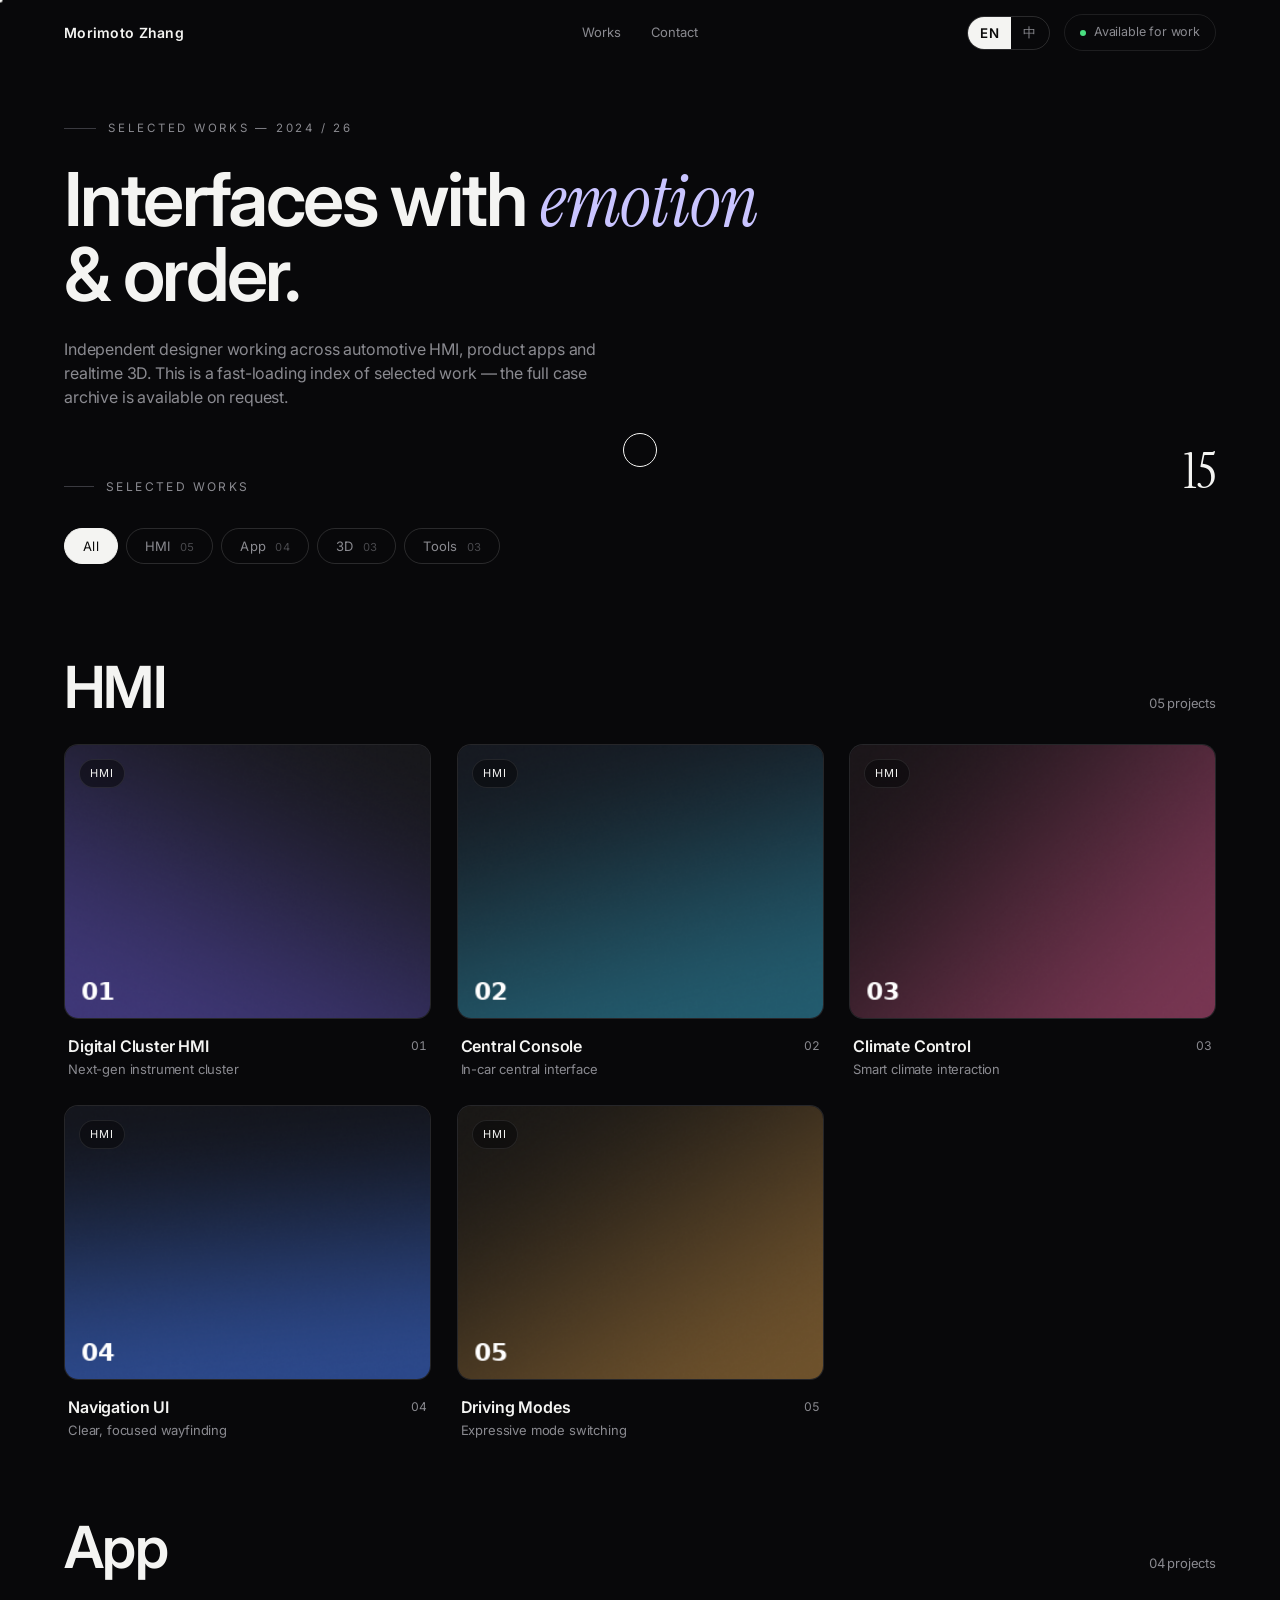
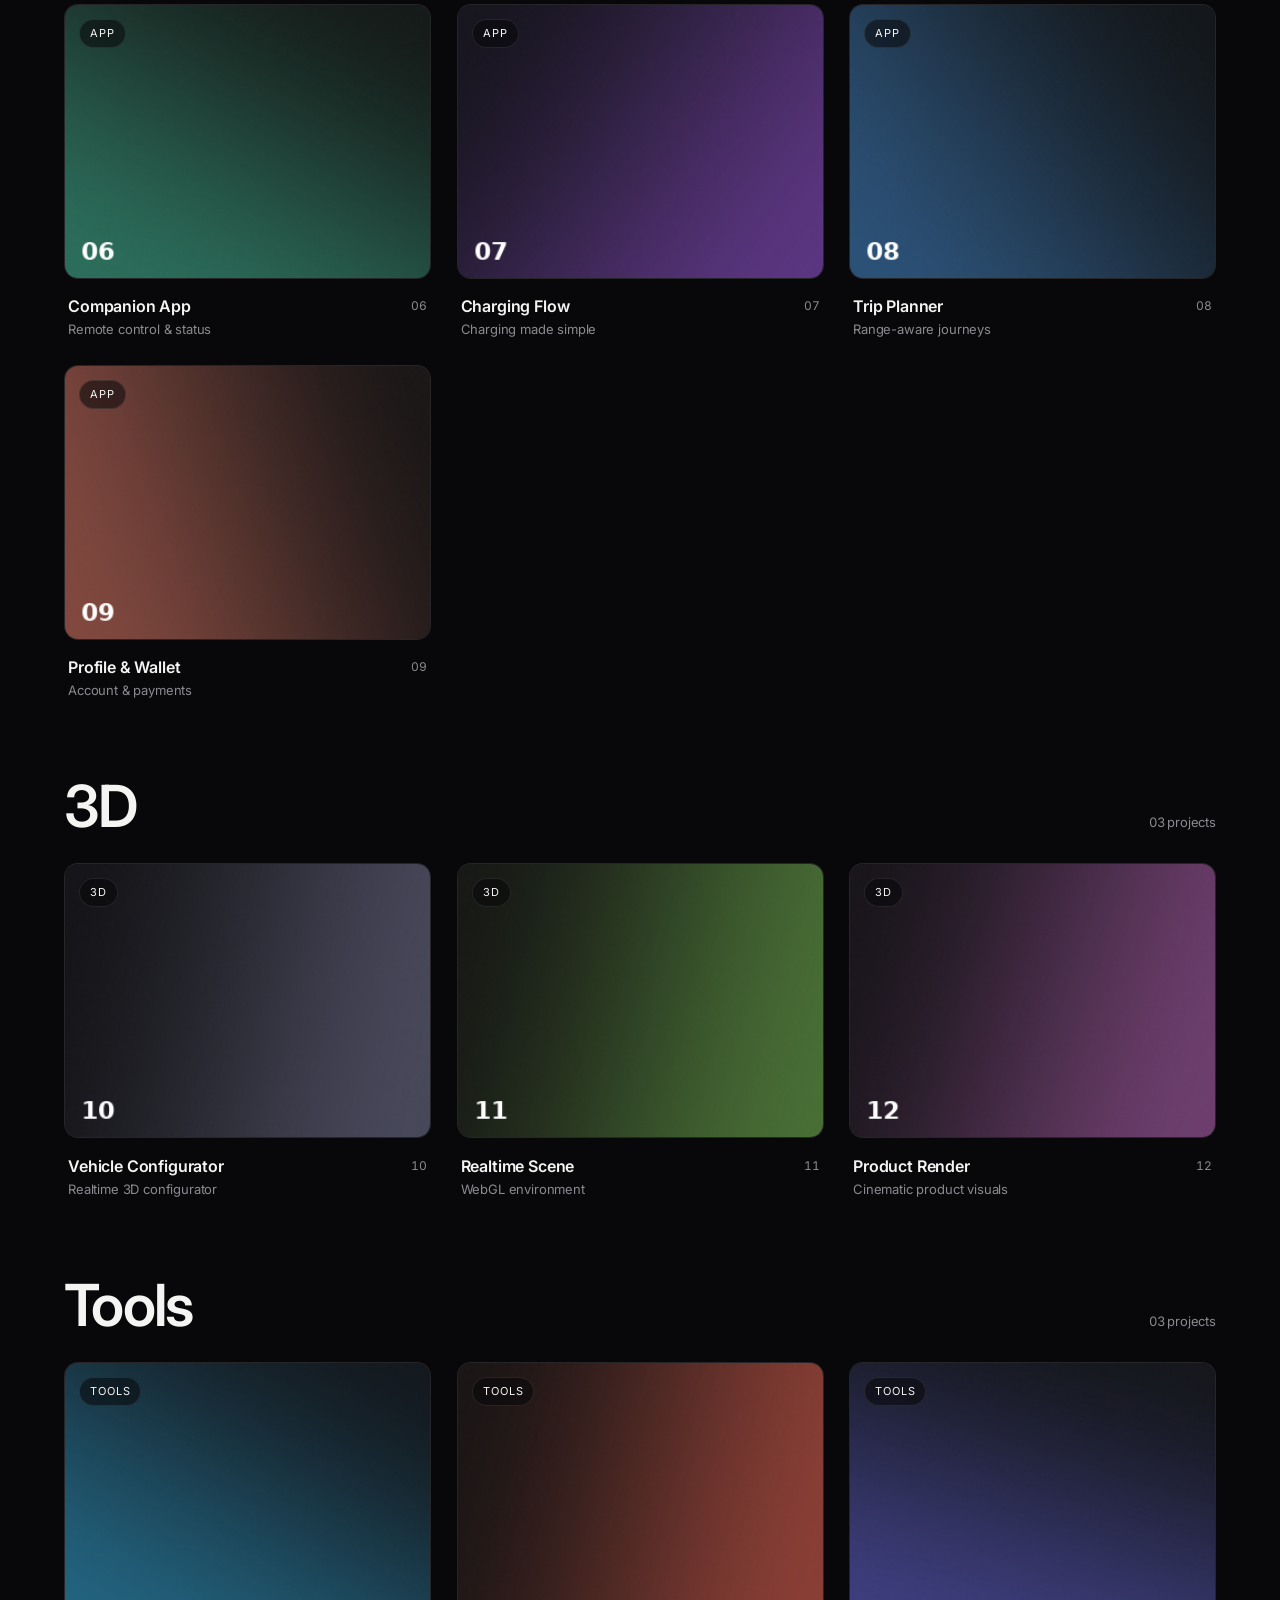
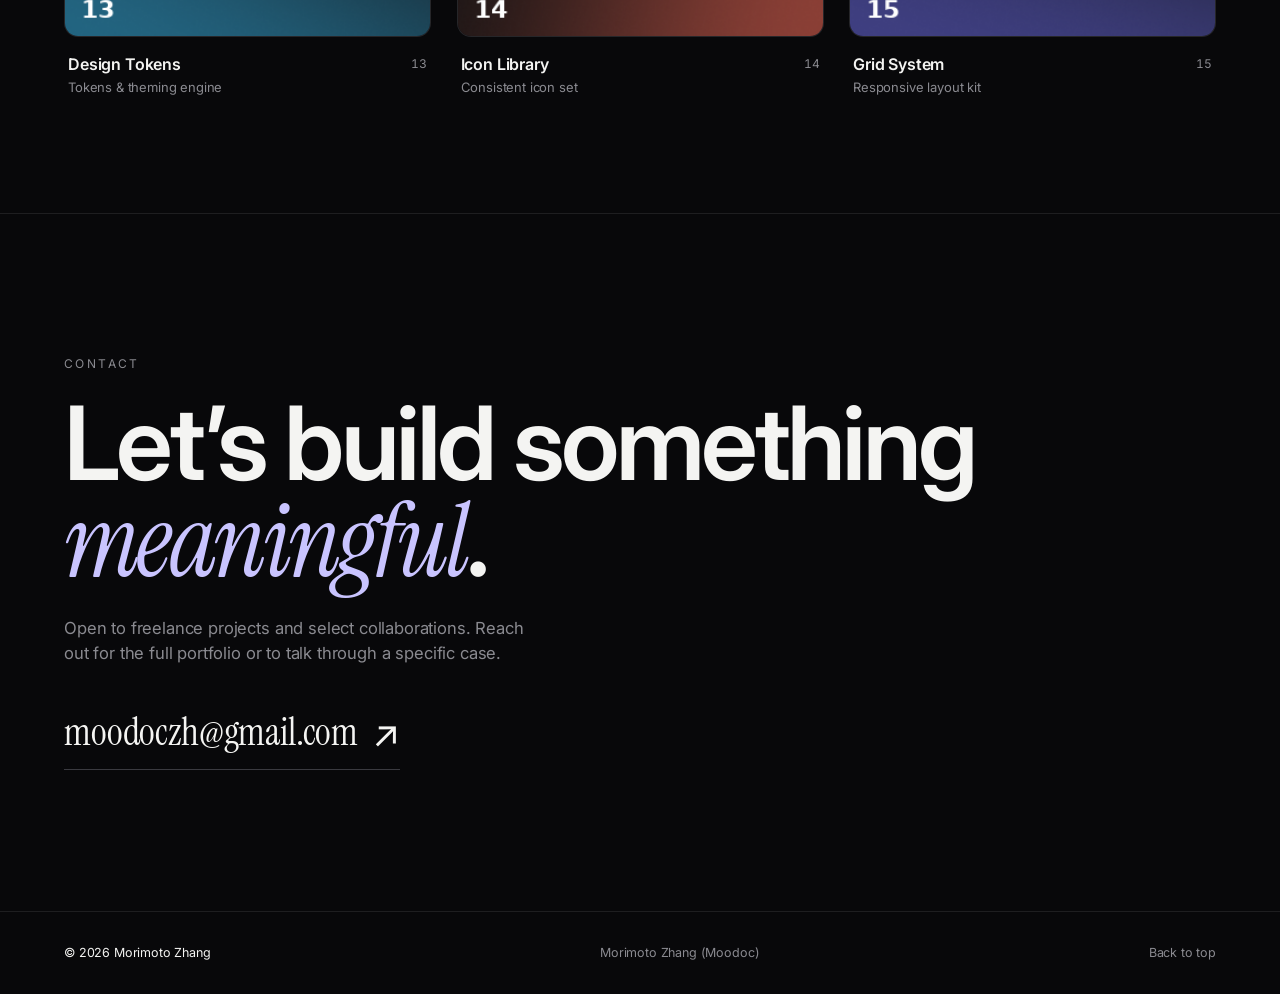
==== commit 049b0ddc: "Add files via upload" ====
--- a/index.html
+++ b/index.html
@@ -3,7 +3,7 @@
 <head>
 <meta charset="UTF-8" />
 <meta name="viewport" content="width=device-width, initial-scale=1.0, viewport-fit=cover" />
-<title>YOUR NAME — Selected Works</title>
+<title>Morimoto Zhang — Selected Works</title>
 <meta name="description" content="Independent designer — HMI, App, 3D, Tools. Selected works." />
 <link rel="preconnect" href="https://fonts.googleapis.com">
 <link rel="preconnect" href="https://fonts.gstatic.com" crossorigin>
@@ -21,7 +21,7 @@
 
 <!-- nav -->
 <nav id="nav">
-  <a href="#top" class="brand" data-cursor><span class="mark">Y</span> YOUR NAME</a>
+  <a href="#top" class="brand" data-cursor>Morimoto Zhang</a>
   <div class="navlinks">
     <a href="#works" data-i18n="nav_works">Works</a>
     <a href="#contact" data-i18n="nav_contact">Contact</a>
@@ -40,7 +40,7 @@
   <div class="cl" id="mmClose">Close ✕</div>
   <a href="#works" data-i18n="nav_works">Works</a>
   <a href="#contact" data-i18n="nav_contact">Contact</a>
-  <div class="mf">hello@yourname.com</div>
+  <div class="mf">moodoczh@gmail.com</div>
 </div>
 
 <!-- compact hero -->
@@ -48,9 +48,6 @@
   <div class="eyebrow reveal" data-i18n="hero_eyebrow">Selected Works — 2024 / 26</div>
   <h1 id="heroTitle" class="reveal"></h1>
   <p class="sub reveal" id="heroSub"></p>
-  <div class="cta-row reveal">
-    <a href="#works" class="btn" data-cursor><span data-i18n="scroll">Scroll to works</span> <span class="arw">↓</span></a>
-  </div>
 </header>
 
 <!-- works label -->
@@ -72,19 +69,12 @@
   <div class="kicker reveal" data-i18n="contact_kicker">Contact</div>
   <h2 class="reveal" id="contactTitle"></h2>
   <p class="lead reveal" id="contactLead"></p>
-  <a href="mailto:hello@yourname.com" class="mail reveal" data-cursor>hello@yourname.com <span class="arw">↗</span></a>
-  <div class="socials reveal">
-    <a href="#" data-cursor>Dribbble</a>
-    <a href="#" data-cursor>Behance</a>
-    <a href="#" data-cursor>GitHub</a>
-    <a href="#" data-cursor>LinkedIn</a>
-    <a href="#" data-cursor>Twitter / X</a>
-  </div>
+  <a href="mailto:moodoczh@gmail.com" class="mail reveal" data-cursor>moodoczh@gmail.com <span class="arw">↗</span></a>
 </section>
 
 <footer>
-  <div class="brand2"><span class="mark">Y</span> © 2026 YOUR NAME</div>
-  <div data-i18n="footer_role">Independent Designer — Portfolio</div>
+  <div class="brand2">© 2026 Morimoto Zhang</div>
+  <div class="sig">Morimoto Zhang (Moodoc)</div>
   <div class="totop" id="totop" data-cursor data-i18n="to_top">Back to top</div>
 </footer>
 
--- a/style.css
+++ b/style.css
@@ -164,19 +164,18 @@
 .d-cover{margin-top:44px;aspect-ratio:16/8;border-radius:18px;overflow:hidden;border:1px solid var(--line);background:var(--card)}
 .d-cover img{width:100%;height:100%;object-fit:cover;opacity:0;transition:opacity .8s ease}
 .d-cover img.loaded{opacity:1}
-.d-video-wrap{margin-top:clamp(16px,2vw,24px)}
-.d-video{position:relative;aspect-ratio:16/9;border-radius:16px;overflow:hidden;border:1px solid var(--line);background:#000}
-.d-video iframe,.d-video video{position:absolute;inset:0;width:100%;height:100%;border:0;object-fit:cover;display:block}
-.d-body{max-width:760px;margin:clamp(56px,8vw,110px) 0;display:grid;gap:26px}
+.d-body{max-width:760px;margin:clamp(56px,8vw,110px) 0 clamp(30px,4vw,50px);display:grid;gap:26px}
 .d-body .oh{font-size:12px;letter-spacing:.2em;text-transform:uppercase;color:var(--muted);margin-bottom:4px}
 .d-body p{font-size:clamp(16px,1.5vw,20px);line-height:1.7;color:#d8d8d6}
-.d-gallery-h{font-size:12px;letter-spacing:.2em;text-transform:uppercase;color:var(--muted);padding:0 0 24px}
-.d-gallery{display:grid;grid-template-columns:repeat(2,1fr);gap:clamp(14px,2vw,24px);padding-bottom:clamp(60px,9vw,120px)}
-.d-gallery .blk{aspect-ratio:16/10;border-radius:14px;overflow:hidden;border:1px solid var(--line);background:var(--card)}
-.d-gallery .blk:first-child{grid-column:1 / -1;aspect-ratio:16/7}
-.d-gallery .blk img{width:100%;height:100%;object-fit:cover;transform:scale(1.03);opacity:0;transition:transform .9s cubic-bezier(.22,1,.36,1),opacity .8s ease}
-.d-gallery .blk img.loaded{opacity:1}
-.d-gallery .blk:hover img{transform:scale(1.09)}
+/* unified media: images + videos, each at its own aspect ratio (width-adaptive) */
+.d-media-h{font-size:12px;letter-spacing:.2em;text-transform:uppercase;color:var(--muted);padding:0 0 24px}
+.d-media{display:grid;gap:clamp(16px,2.2vw,26px);padding-bottom:clamp(60px,9vw,120px)}
+.d-m{border-radius:16px;overflow:hidden;border:1px solid var(--line);background:#0d0d10}
+.d-m.img img{width:100%;height:auto;display:block;opacity:0;transition:opacity .8s ease}
+.d-m.img img.loaded{opacity:1}
+.d-m.vid video{width:100%;height:auto;display:block;background:#000}
+.d-m.embed{position:relative;aspect-ratio:16/9}
+.d-m.embed iframe{position:absolute;inset:0;width:100%;height:100%;border:0}
 .d-next{border-top:1px solid var(--line);padding:clamp(50px,8vw,100px) var(--pad);margin:0 calc(-1*var(--pad));text-align:center}
 .d-next .k{font-size:12px;letter-spacing:.2em;text-transform:uppercase;color:var(--muted);margin-bottom:18px}
 .d-next a{font-size:clamp(32px,6vw,80px);font-weight:600;letter-spacing:-.03em;display:inline-flex;align-items:center;gap:18px;transition:color .3s}
@@ -203,8 +202,6 @@
   .burger{display:flex}
   .mobmenu{display:flex}
   .grid{grid-template-columns:1fr}
-  .d-gallery{grid-template-columns:1fr}
-  .d-gallery .blk:first-child{aspect-ratio:16/10}
   .d-cover{aspect-ratio:16/11}
 }
 @media (prefers-reduced-motion:reduce){
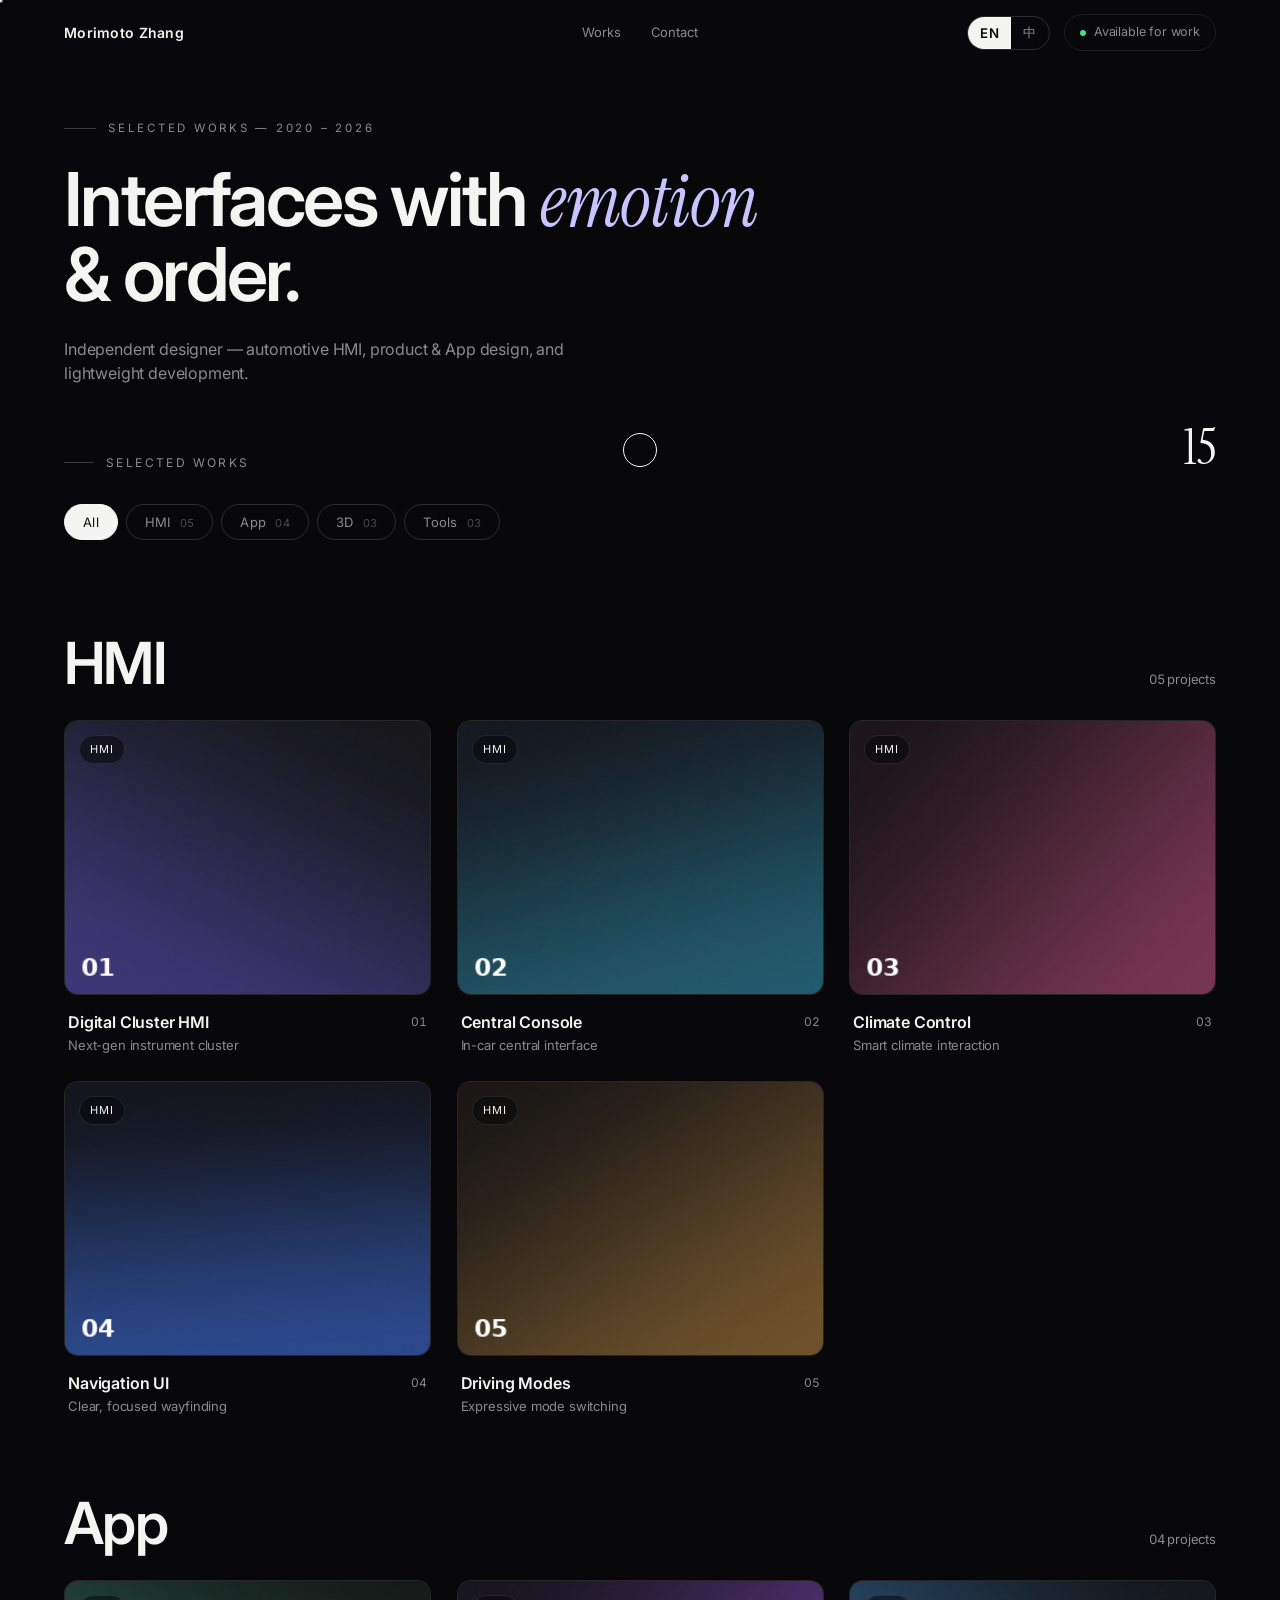
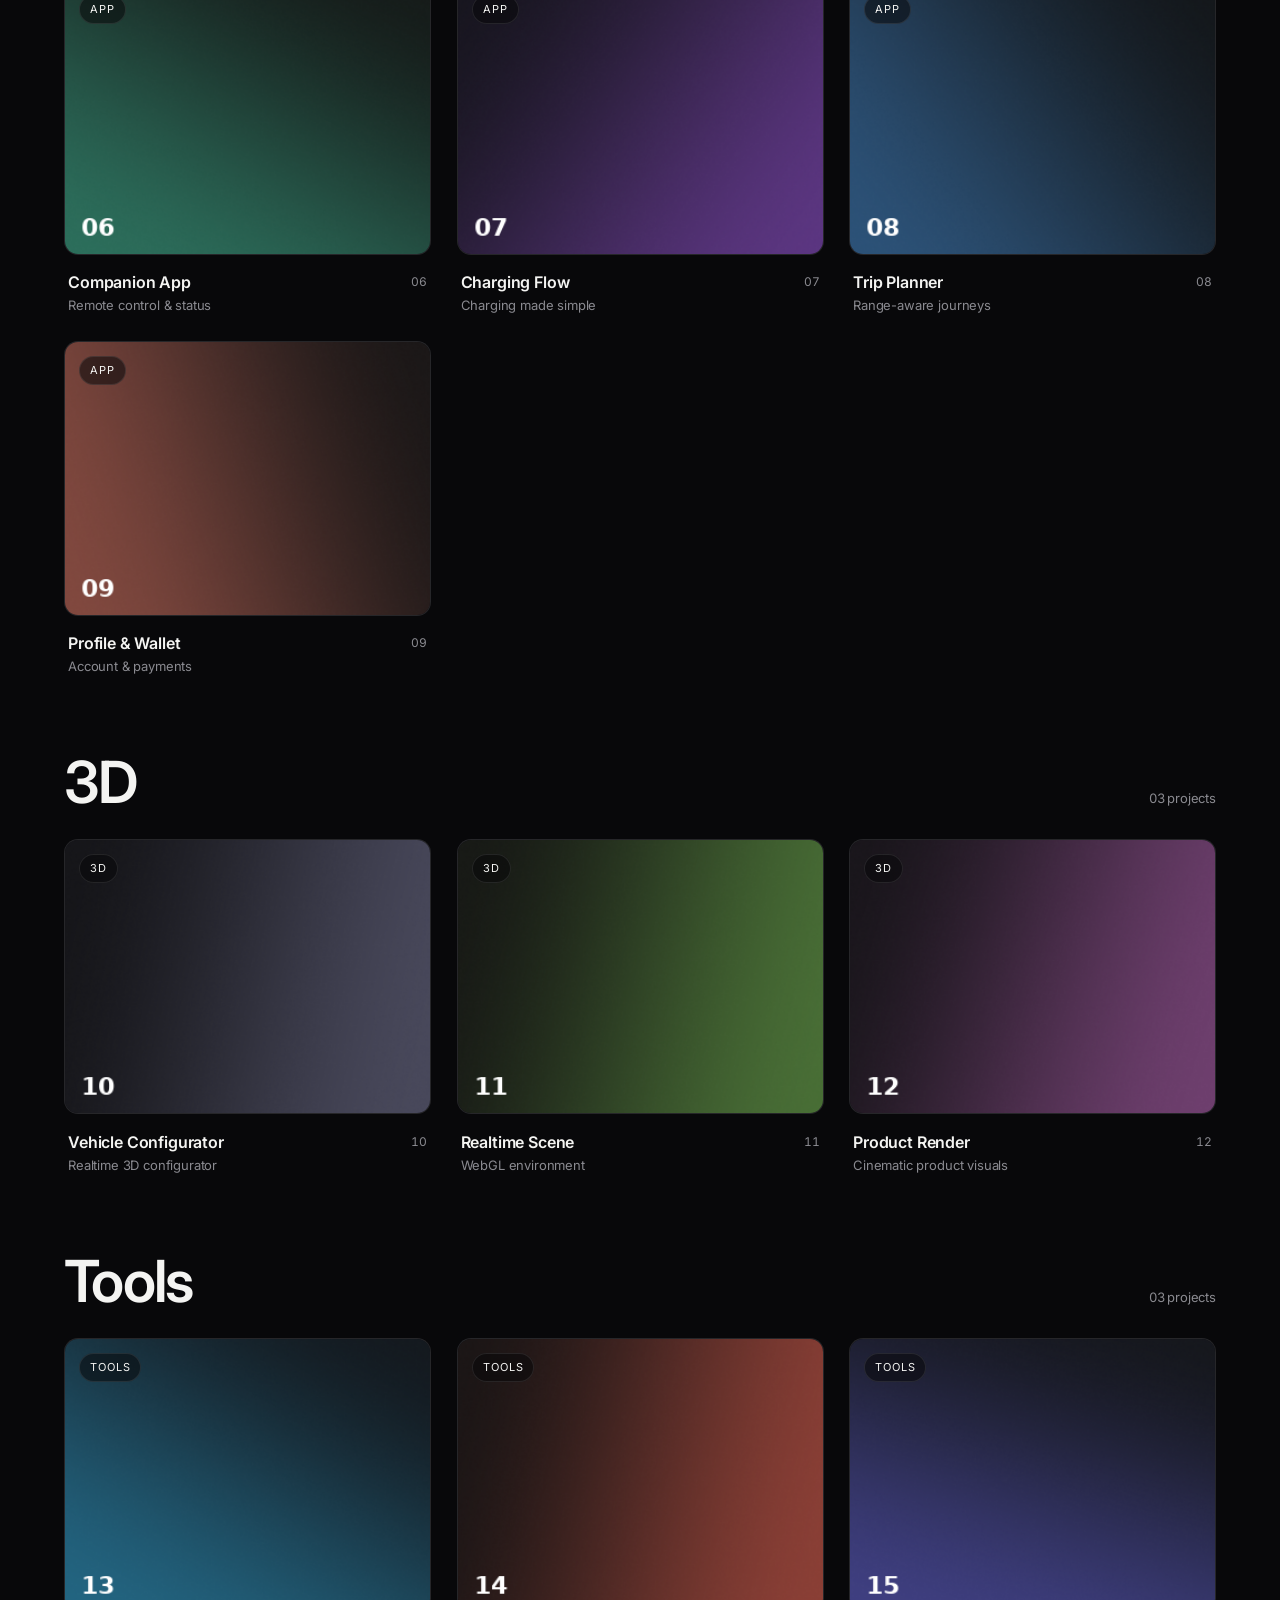
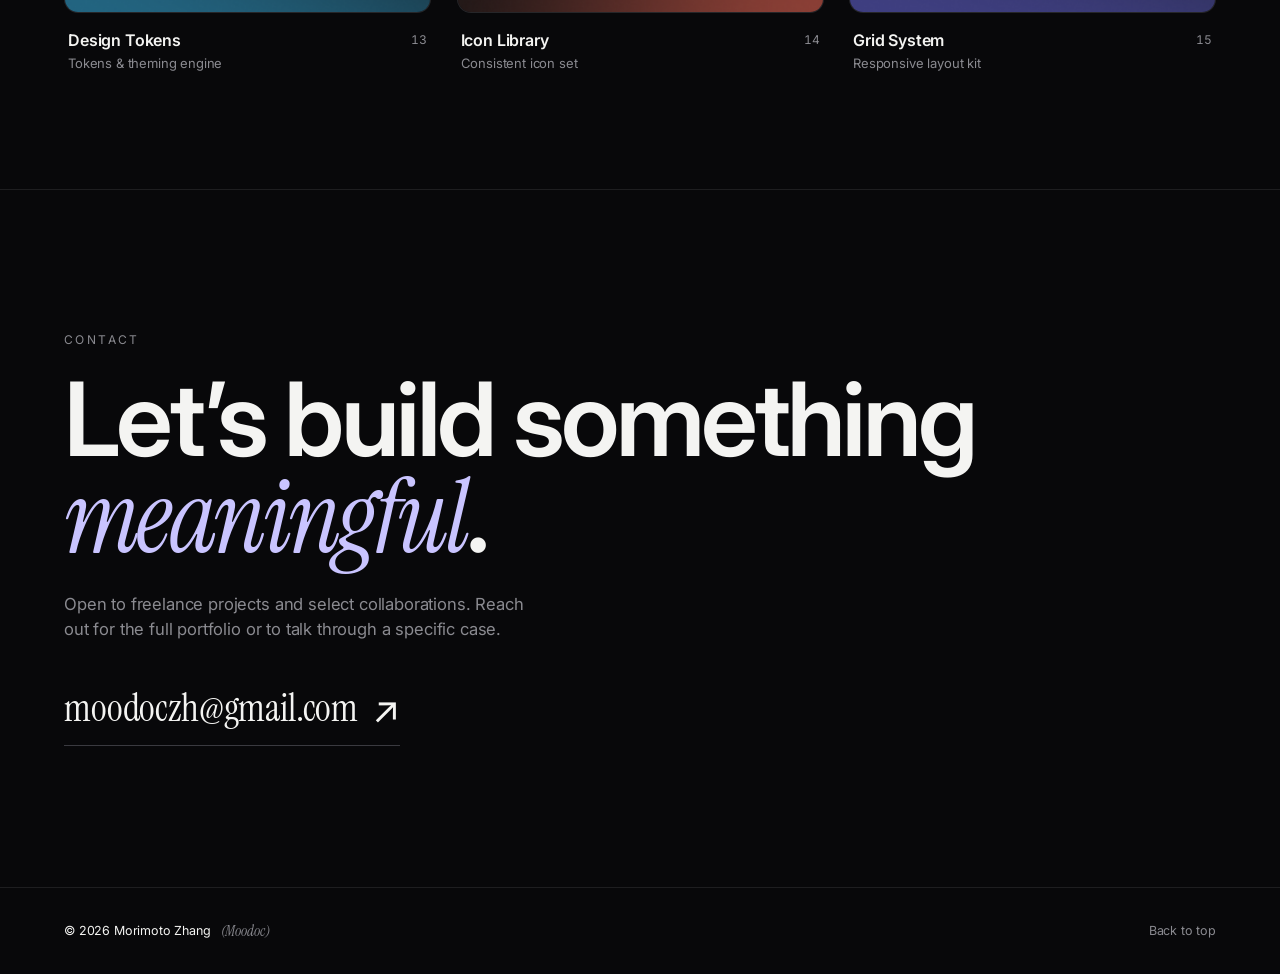
==== commit 06c3b3b5: "Add files via upload" ====
--- a/index.html
+++ b/index.html
@@ -73,8 +73,7 @@
 </section>
 
 <footer>
-  <div class="brand2">© 2026 Morimoto Zhang</div>
-  <div class="sig">Morimoto Zhang (Moodoc)</div>
+  <div class="brand2">© 2026 Morimoto Zhang <span class="sig">(Moodoc)</span></div>
   <div class="totop" id="totop" data-cursor data-i18n="to_top">Back to top</div>
 </footer>
 
--- a/style.css
+++ b/style.css
@@ -146,6 +146,7 @@
 /* ---------- footer ---------- */
 footer{padding:32px var(--pad);border-top:1px solid var(--line);display:flex;justify-content:space-between;align-items:center;gap:18px;flex-wrap:wrap;color:var(--muted);font-size:12.5px}
 footer .brand2{display:flex;align-items:center;gap:10px;color:var(--ink)}
+footer .sig{font-family:var(--serif);font-style:italic;font-size:15px;color:var(--muted)}
 footer .brand2 .mark{width:22px;height:22px;border-radius:6px;background:conic-gradient(from 210deg,var(--accent2),var(--accent),var(--accent2));display:grid;place-items:center;font-family:var(--serif);color:#0a0a0a;font-size:13px;font-style:italic}
 .totop{cursor:pointer;transition:color .3s}
 .totop:hover{color:var(--ink)}
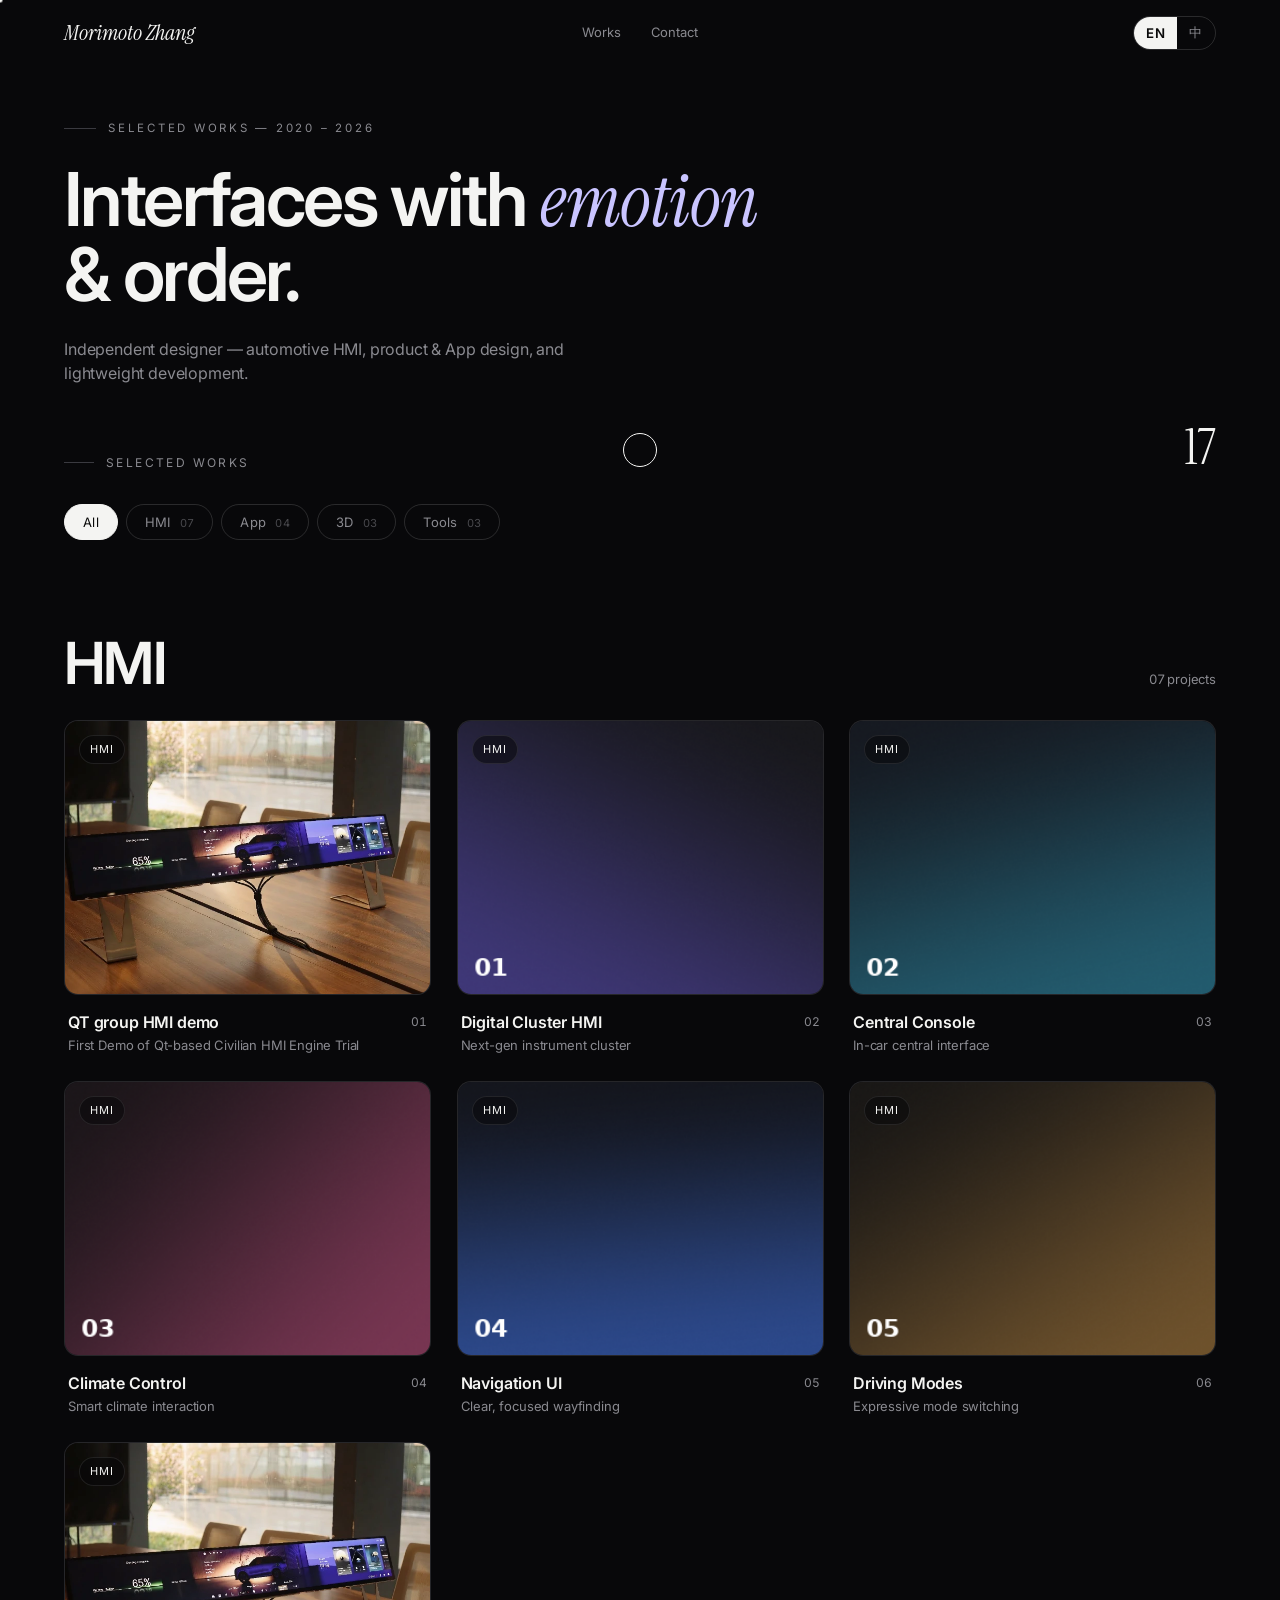
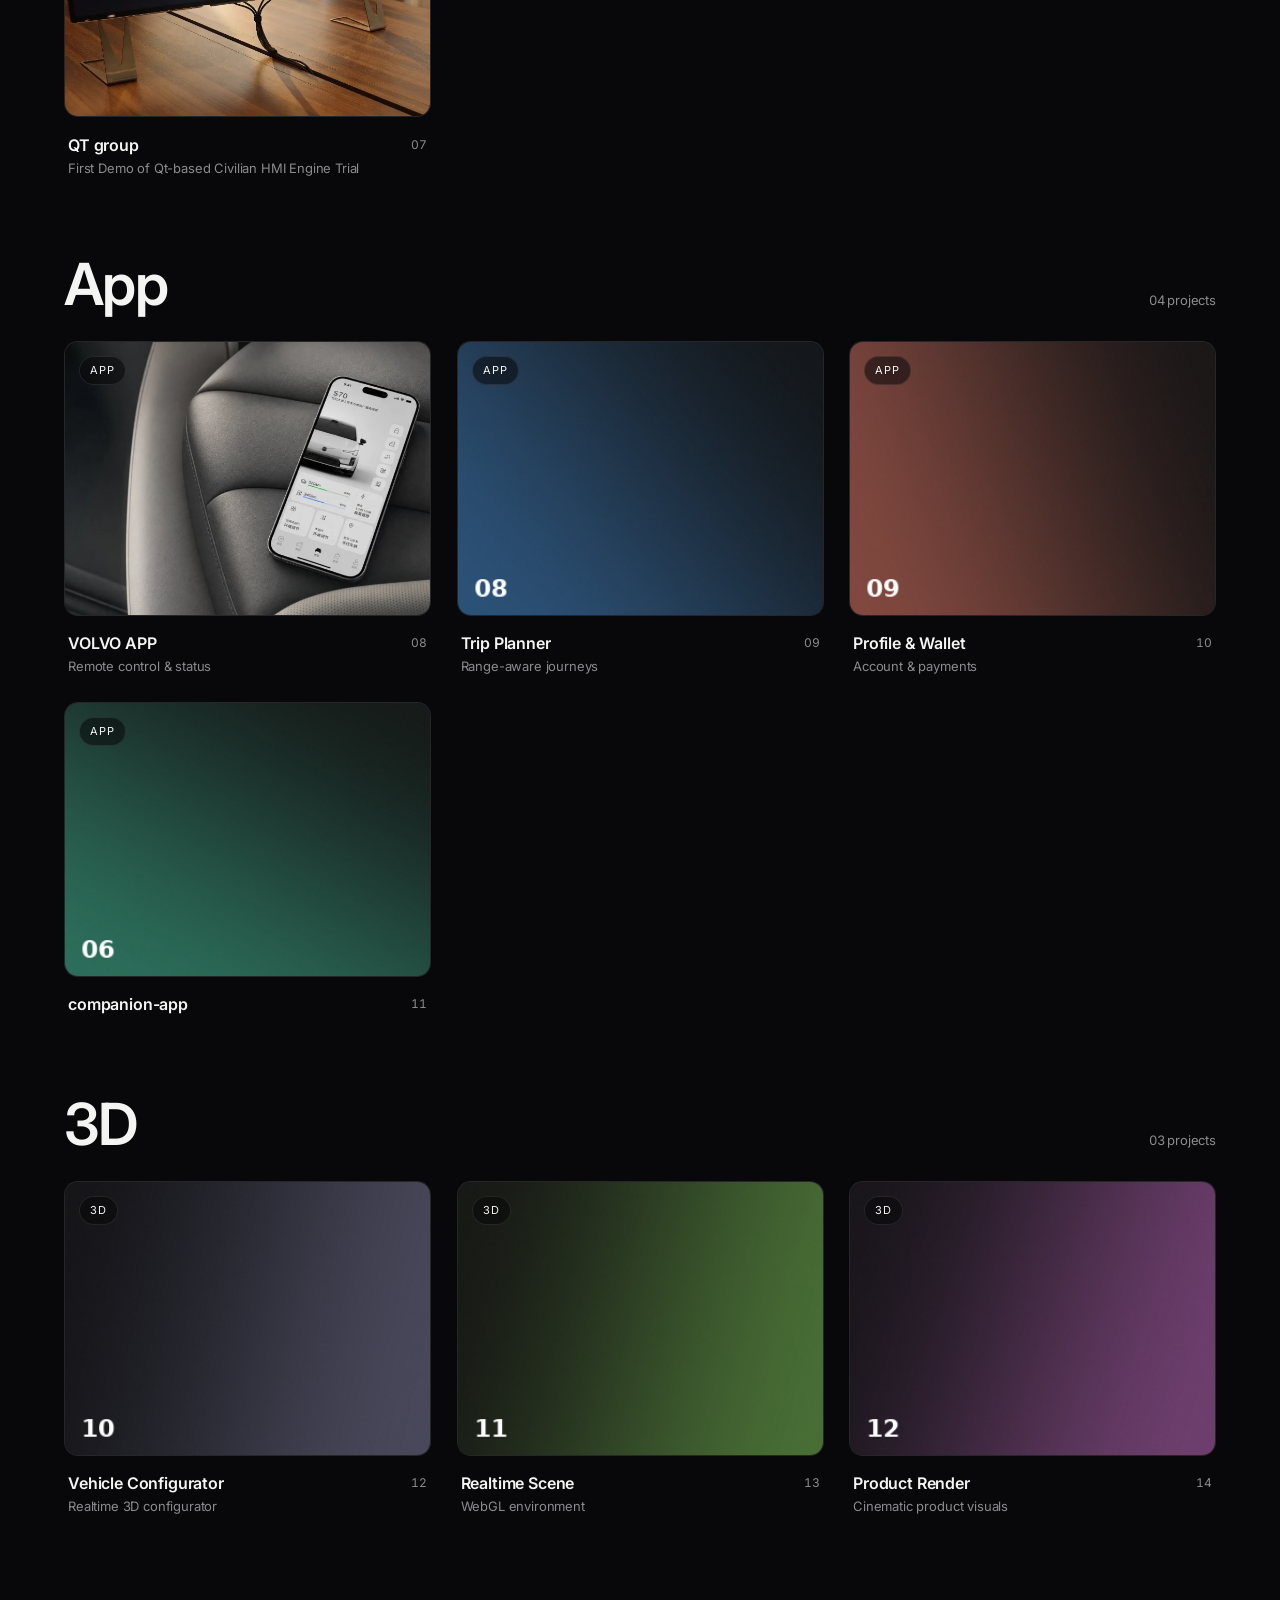
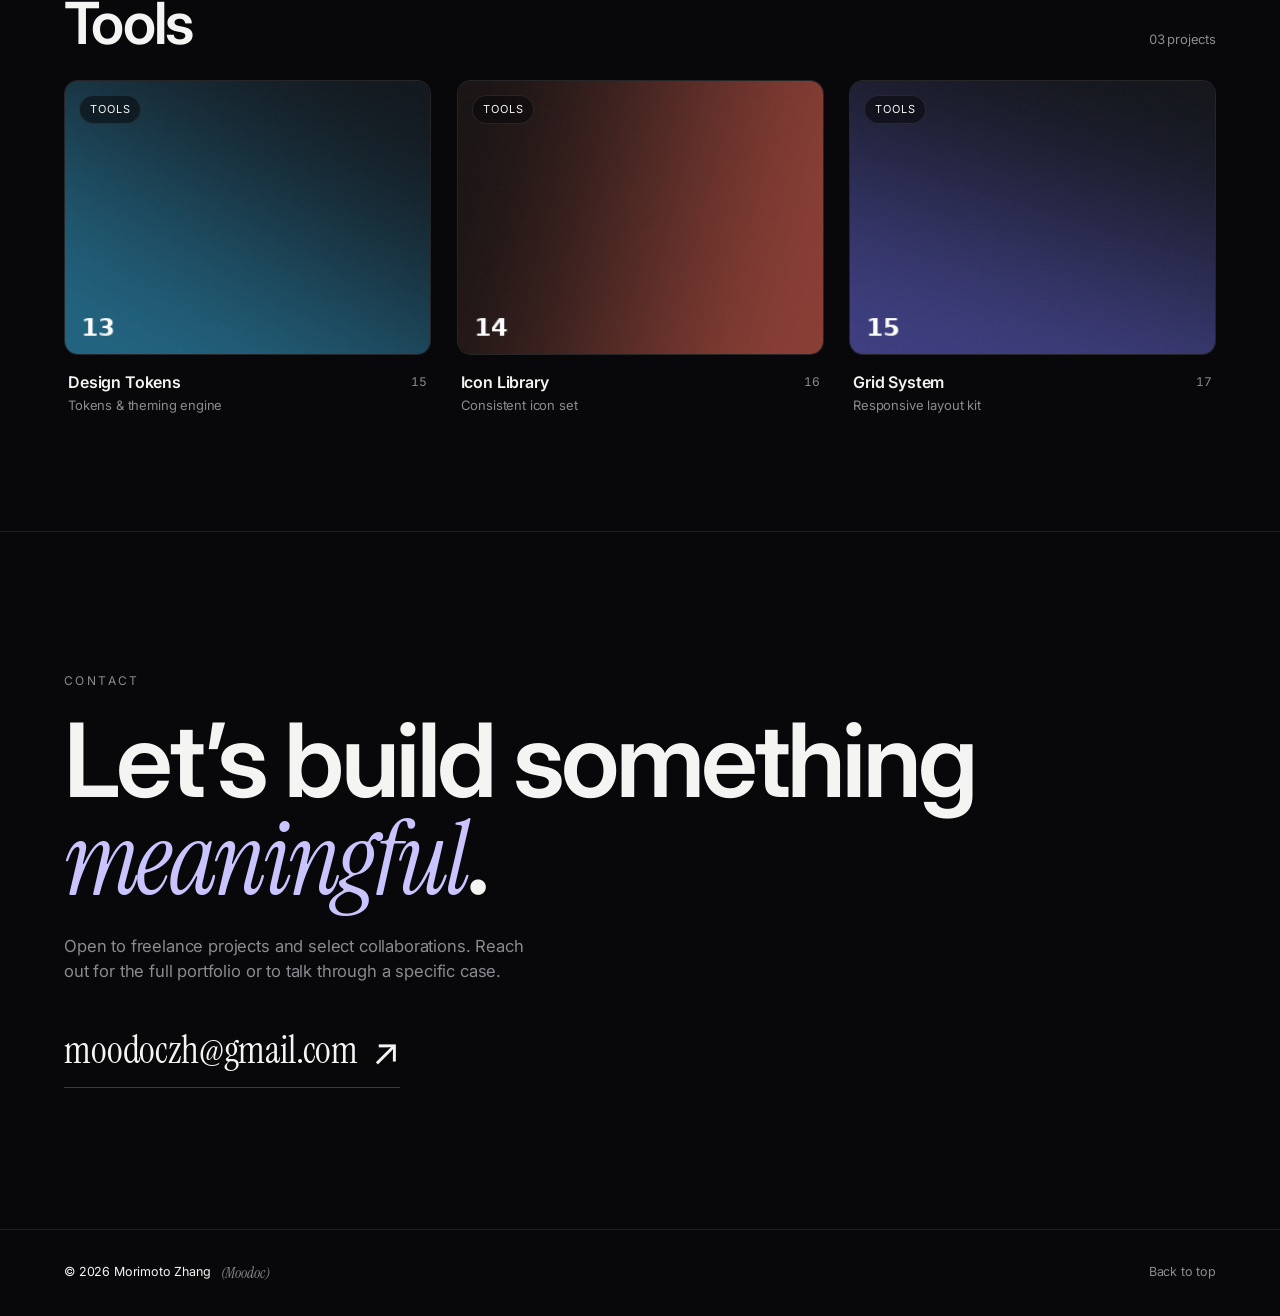
==== commit 6d4a9a44: "Add files via upload" ====
--- a/index.html
+++ b/index.html
@@ -31,7 +31,6 @@
       <button data-lang="en" class="on">EN</button>
       <button data-lang="zh">中</button>
     </div>
-    <span class="badge-avail" data-cursor><span class="dot"></span> <span data-i18n="badge">Available for work</span></span>
     <div class="burger" id="burger"><span></span><span></span><span></span></div>
   </div>
 </nav>
--- a/style.css
+++ b/style.css
@@ -43,7 +43,7 @@
 /* ---------- nav ---------- */
 nav{position:fixed;top:0;left:0;width:100%;height:var(--nav-h);z-index:800;display:flex;align-items:center;justify-content:space-between;padding:0 var(--pad);transition:background .4s,backdrop-filter .4s,border-color .4s;border-bottom:1px solid transparent}
 nav.solid{background:rgba(8,8,10,.72);backdrop-filter:blur(14px);border-bottom:1px solid var(--line)}
-.brand{display:flex;align-items:center;gap:11px;font-weight:600;font-size:14px;letter-spacing:.02em}
+.brand{display:inline-flex;align-items:baseline;font-family:var(--serif);font-style:italic;font-weight:400;font-size:clamp(20px,1.7vw,25px);letter-spacing:0;color:var(--ink);line-height:1}
 .brand .mark{width:26px;height:26px;border-radius:7px;background:conic-gradient(from 210deg,var(--accent2),var(--accent),var(--accent2));display:grid;place-items:center;font-family:var(--serif);color:#0a0a0a;font-size:16px;font-style:italic}
 .navlinks{display:flex;gap:30px;font-size:13px;color:var(--muted);position:absolute;left:50%;transform:translateX(-50%)}
 .navlinks a{position:relative;transition:color .3s}
@@ -153,10 +153,11 @@
 
 /* ============ project detail ============ */
 .detail{padding:calc(var(--nav-h) + clamp(40px,7vw,90px)) var(--pad) 0}
-.backlink{display:inline-flex;align-items:center;gap:9px;color:var(--muted);font-size:13px;letter-spacing:.03em;transition:color .3s;margin-bottom:40px}
-.backlink:hover{color:var(--ink)}
-.backlink .ar{transition:transform .3s}
-.backlink:hover .ar{transform:translateX(-4px)}
+.backlink{display:inline-flex;align-items:center;gap:10px;color:var(--muted);font-size:13px;letter-spacing:.06em;text-transform:uppercase;border:1px solid var(--line);padding:11px 20px 11px 17px;border-radius:100px;transition:color .3s,border-color .3s,background .3s;margin-bottom:44px}
+.backlink:hover{color:var(--ink);border-color:var(--line2);background:rgba(255,255,255,.04)}
+.backlink .ar{display:inline-block;font-size:16px;transition:transform .3s;animation:backNudge 1.9s ease-in-out infinite}
+.backlink:hover .ar{animation:none;transform:translateX(-5px)}
+@keyframes backNudge{0%,100%{transform:translateX(0)}50%{transform:translateX(-6px)}}
 .detail .d-cat{font-size:12px;letter-spacing:.2em;text-transform:uppercase;color:var(--accent);margin-bottom:18px}
 .detail h1{font-size:clamp(40px,8vw,120px);line-height:.96;font-weight:600;letter-spacing:-.035em}
 .d-meta{display:flex;gap:clamp(30px,6vw,90px);flex-wrap:wrap;margin-top:44px;padding-bottom:44px;border-bottom:1px solid var(--line)}
